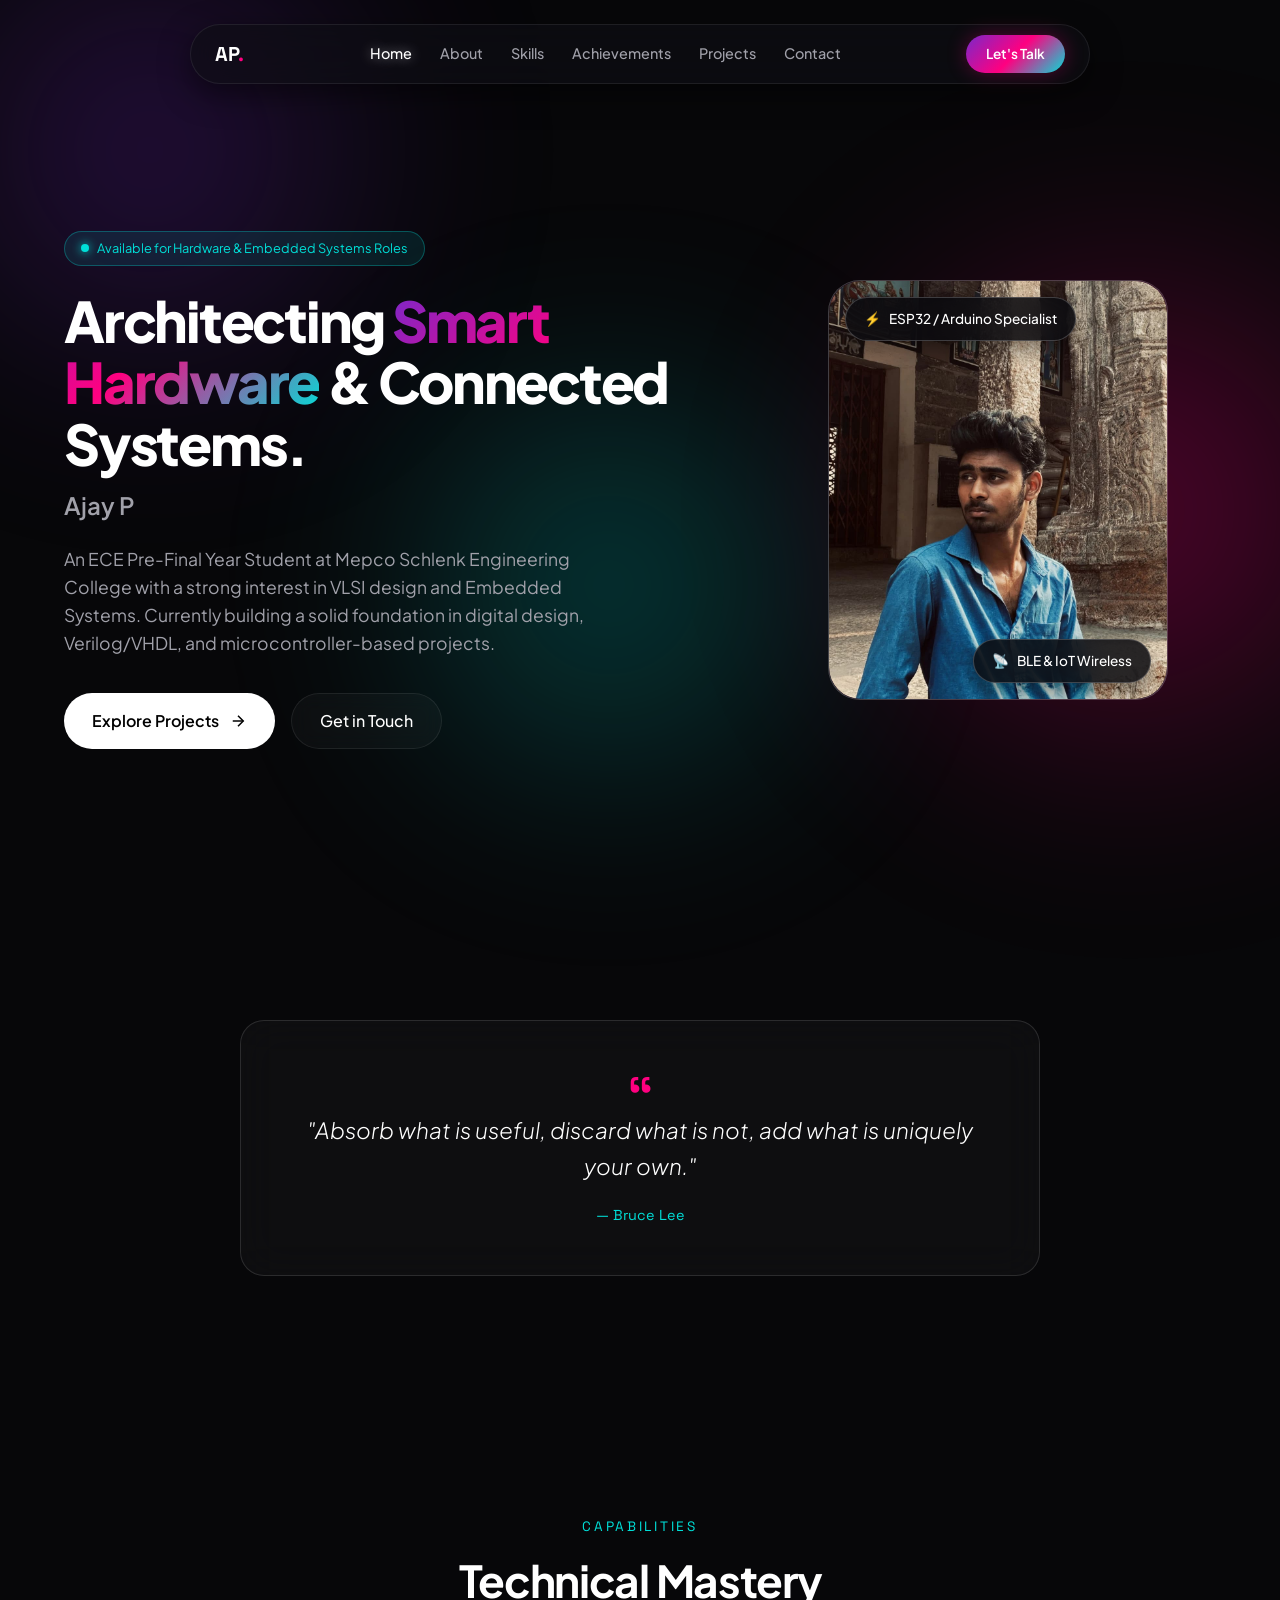
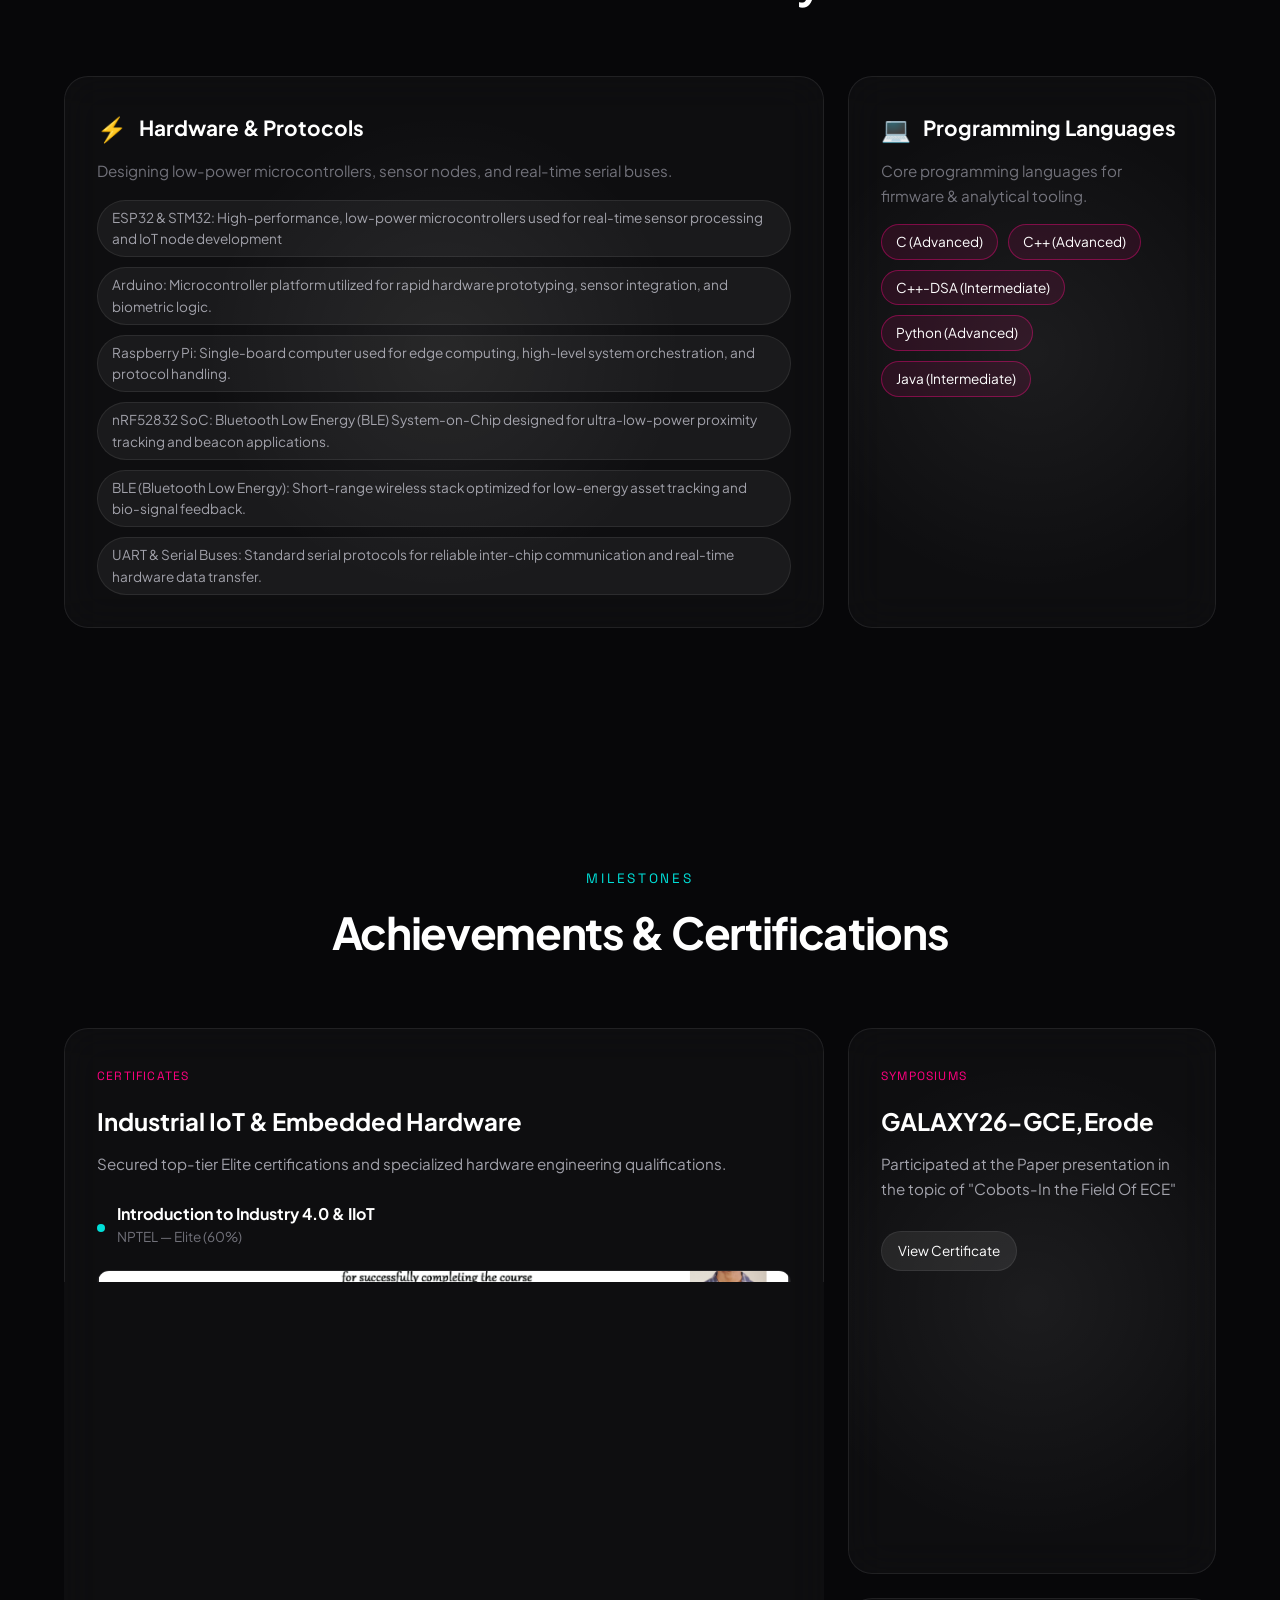
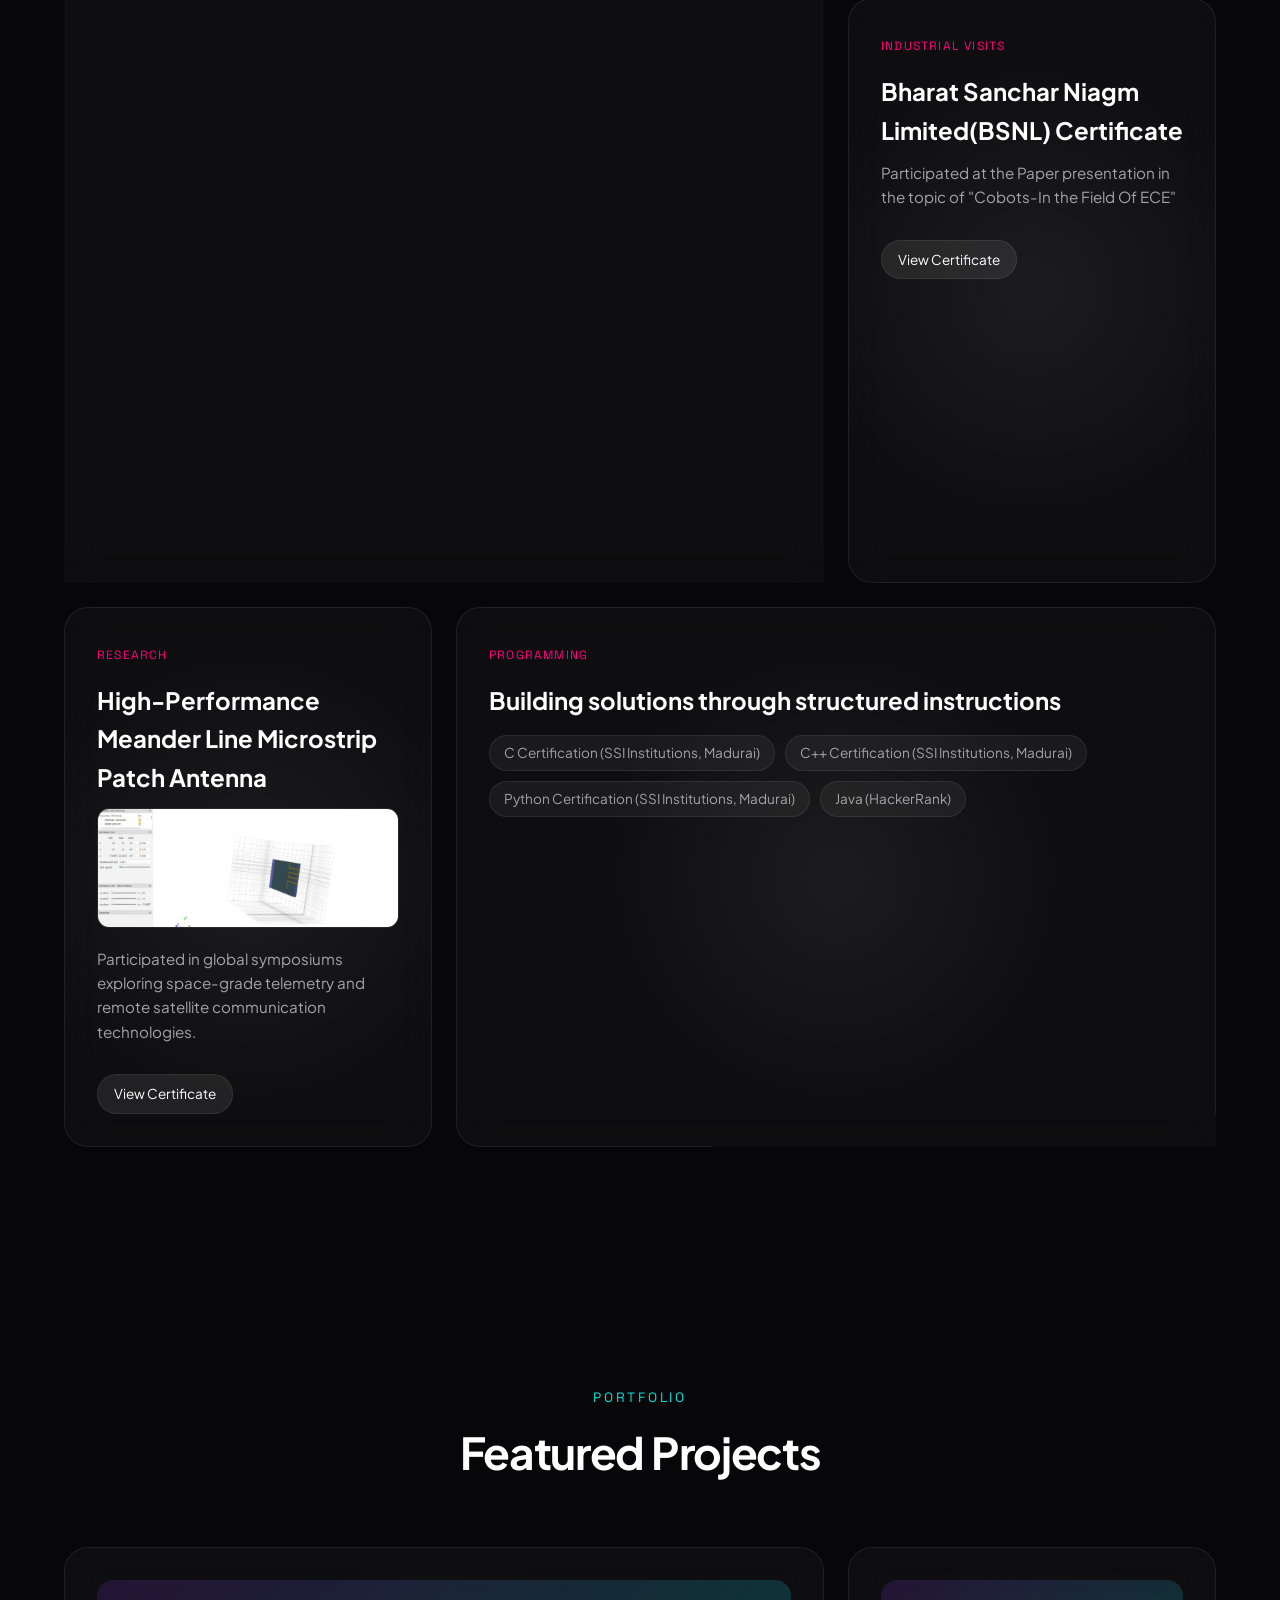
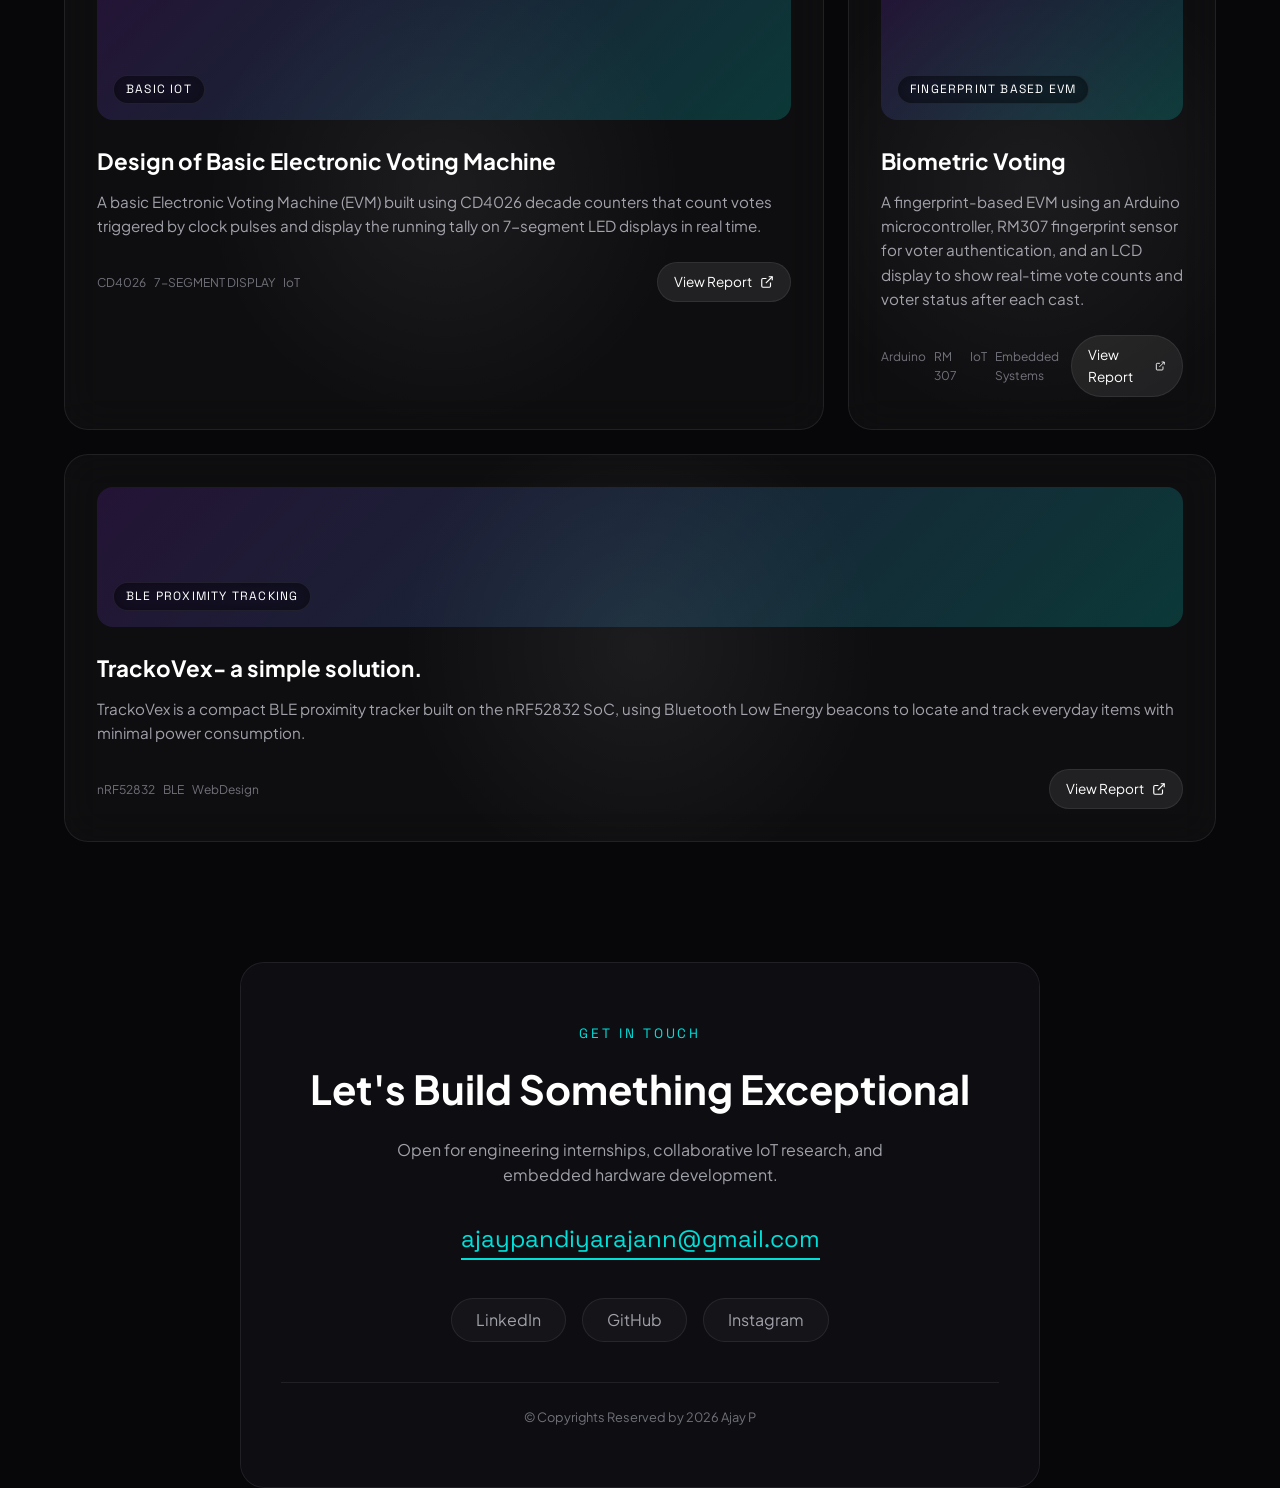
==== index (2).html @ 0f357424 "Revise achievements and add new certifications Updated the achievements and certifications section b" ====
<!DOCTYPE html>
<html lang="en">
<head>
    <meta charset="UTF-8">
    <meta name="viewport" content="width=device-width, initial-scale=1.0">
    <title>Ajay P — Embedded Systems &amp; IoT Developer</title>
    <link rel="preconnect" href="https://fonts.googleapis.com">
    <link rel="preconnect" href="https://fonts.gstatic.com" crossorigin>
    <link href="https://fonts.googleapis.com/css2?family=Plus+Jakarta+Sans:wght@300;400;500;600;700;800&family=Space+Grotesk:wght@400;500;600;700&display=swap" rel="stylesheet">
    <link rel="stylesheet" href="style.css">
</head>
<body>
    <!-- Ambient Fluid Background Orbs -->
    <div class="ambient-glow orb-1"></div>
    <div class="ambient-glow orb-2"></div>
    <div class="ambient-glow orb-3"></div>

    <!-- Floating Glass Navbar -->
    <header class="navbar-wrapper">
        <nav class="glass-nav">
            <a href="#hero" class="nav-logo">AP<span class="dot">.</span></a>
            <div class="nav-links">
                <a href="#hero" class="nav-item active">Home</a>
                <a href="#about" class="nav-item">About</a>
                <a href="#skills" class="nav-item">Skills</a>
                <a href="#certifications" class="nav-item">Achievements</a>
                <a href="#projects" class="nav-item">Projects</a>
                <a href="#contact" class="nav-item">Contact</a>
            </div>
            <a href="#contact" class="btn-glow">
                <span>Let's Talk</span>
            </a>
        </nav>
    </header>

    <main>
        <!-- Hero Section -->
        <section id="hero" class="hero-section">
            <div class="hero-container">
                <div class="hero-text">
                    <div class="badge-status">
                        <span class="pulse-dot"></span>
                        <span>Available for Hardware &amp; Embedded Systems Roles</span>
                    </div>
                    <h1 class="hero-title">
                        Architecting <span class="gradient-text">Smart Hardware</span> &amp; Connected Systems.
                    </h1>
                    <h2 class="hero-name">Ajay P</h2>
                    <p class="hero-bio">
                        An ECE Pre-Final Year Student at Mepco Schlenk Engineering College with a strong interest in VLSI design and Embedded Systems. Currently building a solid foundation in digital design, Verilog/VHDL, and microcontroller-based projects.
                    </p>
                    <div class="hero-cta-group">
                        <a href="#projects" class="btn-primary">
                            <span>Explore Projects</span>
                            <svg width="18" height="18" viewBox="0 0 24 24" fill="none" stroke="currentColor" stroke-width="2"><line x1="5" y1="12" x2="19" y2="12"></line><polyline points="12 5 19 12 12 19"></polyline></svg>
                        </a>
                        <a href="#contact" class="btn-glass">Get in Touch</a>
                    </div>
                </div>
                <div class="hero-visual">
                    <div class="glass-avatar-frame">
                        <div class="avatar-glow"></div>
                        <img src="profile.jpeg" alt="Ajay P" class="avatar-img" onerror="this.style.display='none'; this.nextElementSibling.style.display='flex';">
                        <div class="avatar-placeholder">
                            <span>AJAY P</span>
                        </div>
                        <div class="floating-tag tag-1">
                            <span class="icon">⚡</span>
                            <span>ESP32 / Arduino Specialist</span>
                        </div>
                        <div class="floating-tag tag-2">
                            <span class="icon">📡</span>
                            <span>BLE &amp; IoT Wireless</span>
                        </div>
                    </div>
                </div>
            </div>
        </section>

        <!-- About Section -->
        <section id="about" class="section reveal">
            <div class="container-narrow">
                <div class="glass-card quote-card">
                    <div class="quote-icon">“</div>
                    <blockquote class="quote-text">
                        "Absorb what is useful, discard what is not, add what is uniquely your own."
                    </blockquote>
                    <cite class="quote-author">— Bruce Lee</cite>
                </div>
            </div>
        </section>

        <!-- Skills Section -->
        <section id="skills" class="section reveal">
            <div class="container">
                <div class="section-header text-center">
                    <span class="section-subtitle">CAPABILITIES</span>
                    <h2 class="section-title">Technical Mastery</h2>
                </div>
                <div class="bento-grid skills-bento">
                    <div class="glass-card skill-box bento-span-2">
                        <div class="card-glow"></div>
                        <div class="skill-header">
                            <span class="skill-icon">⚡</span>
                            <h3>Hardware &amp; Protocols</h3>
                        </div>
                        <p class="skill-desc">Designing low-power microcontrollers, sensor nodes, and real-time serial buses.</p>
                        <div class="tags-container">
                            <span class="glass-tag">ESP32 &amp; STM32: High-performance, low-power microcontrollers used for real-time sensor processing and IoT node development</span>
                            <span class="glass-tag">Arduino: Microcontroller platform utilized for rapid hardware prototyping, sensor integration, and biometric logic.</span>
                            <span class="glass-tag">Raspberry Pi: Single-board computer used for edge computing, high-level system orchestration, and protocol handling.</span>
                            <span class="glass-tag">nRF52832 SoC: Bluetooth Low Energy (BLE) System-on-Chip designed for ultra-low-power proximity tracking and beacon applications.</span>
                            <span class="glass-tag">BLE (Bluetooth Low Energy): Short-range wireless stack optimized for low-energy asset tracking and bio-signal feedback.</span>
                            <span class="glass-tag">UART &amp; Serial Buses: Standard serial protocols for reliable inter-chip communication and real-time hardware data transfer.</span>
                        </div>
                    </div>
                    
                    <div class="glass-card skill-box">
                        <div class="card-glow"></div>
                        <div class="skill-header">
                            <span class="skill-icon">💻</span>
                            <h3>Programming Languages</h3>
                        </div>
                        <p class="skill-desc">Core programming languages for firmware &amp; analytical tooling.</p>
                        <div class="tags-container">
                            <span class="glass-tag highlight">C (Advanced)</span>
                            <span class="glass-tag highlight">C++ (Advanced)</span>
                            <span class="glass-tag highlight">C++-DSA (Intermediate)</span>
                            <span class="glass-tag highlight">Python (Advanced)</span>
                            <span class="glass-tag highlight">Java (Intermediate)</span>
                        </div>
                    </div>
                </div>
            </div>
        </section>

        <!-- Certifications & Achievements Bento Grid -->
        <section id="certifications" class="section reveal">
            <div class="container">
                <div class="section-header text-center">
                    <span class="section-subtitle">MILESTONES</span>
                    <h2 class="section-title">Achievements &amp; Certifications</h2>
                </div>

                <div class="bento-grid certs-bento">
                    <!-- Consolidated Certificates Main Card -->
                    <div class="glass-card bento-span-2 bento-row-2 bento-featured">
                        <div class="card-glow"></div>
                        <div class="badge-pill">CERTIFICATES</div>
                        <h3 class="card-heading">Industrial IoT &amp; Embedded Hardware</h3>
                        <p class="card-text">
                            Secured top-tier Elite certifications and specialized hardware engineering qualifications.
                        </p>
                        <div class="cert-list">
                            <!-- Certificate 1 -->
                            <div class="cert-item" style="flex-direction: column; align-items: flex-start;">
                                <div style="display: flex; align-items: center; gap: 12px;">
                                    <span class="cert-dot"></span>
                                    <div>
                                        <strong>Introduction to Industry 4.0 &amp; IIoT</strong>
                                        <span class="cert-meta">NPTEL — Elite (60%)</span>
                                    </div>
                                </div>
                                <a href="nptel2.png" target="_blank" style="margin-top: 10px; width: 100%;">
                                    <img src="nptel2.png" alt="NPTEL IIoT Certificate" style="width: 100%; max-height: 180px; object-fit: cover; border-radius: 12px; border: 1px solid var(--border-glass);" onerror="this.style.display='none';">
                                </a>
                            </div>

                            <!-- Certificate 2 -->
                            <div class="cert-item" style="flex-direction: column; align-items: flex-start; margin-top: 16px;">
                                <div style="display: flex; align-items: center; gap: 12px;">
                                    <span class="cert-dot"></span>
                                    <div>
                                        <strong>Introduction to Internet of Things</strong>
                                        <span class="cert-meta">NPTEL — Elite (81%)</span>
                                    </div>
                                </div>
                                <a href="nptel1.png" target="_blank" style="margin-top: 10px; width: 100%;">
                                    <img src="nptel1.png" alt="NPTEL IoT Certificate" style="width: 100%; max-height: 180px; object-fit: cover; border-radius: 12px; border: 1px solid var(--border-glass);" onerror="this.style.display='none';">
                                </a>
                            </div>

                            <!-- Added Inside Primary Card: Certificate 3 -->
                            <div class="cert-item" style="flex-direction: column; align-items: flex-start; margin-top: 16px;">
                                <div style="display: flex; align-items: center; gap: 12px;">
                                    <span class="cert-dot"></span>
                                    <div>
                                        <strong>C/C++ Certification</strong>
                                        <span class="cert-meta">Completion of C/C++ (Data Structures) Language from SSI Institutions</span>
                                    </div>
                                </div>
                                <a href="cert1.png" target="_blank" style="margin-top: 10px; width: 100%;">
                                    <img src="cert1.png" alt="C/C++ Certificate" style="width: 100%; max-height: 180px; object-fit: cover; border-radius: 12px; border: 1px solid var(--border-glass);" onerror="this.style.display='none';">
                                </a>
                            </div>

                            <!-- Added Inside Primary Card: Certificate 4 -->
                            <div class="cert-item" style="flex-direction: column; align-items: flex-start; margin-top: 16px;">
                                <div style="display: flex; align-items: center; gap: 12px;">
                                    <span class="cert-dot"></span>
                                    <div>
                                        <strong>Python Certification</strong>
                                        <span class="cert-meta">Completion of Python Language from SSI Institutions</span>
                                    </div>
                                </div>
                                <a href="cert2.png" target="_blank" style="margin-top: 10px; width: 100%;">
                                    <img src="cert2.png" alt="Python Certificate" style="width: 100%; max-height: 180px; object-fit: cover; border-radius: 12px; border: 1px solid var(--border-glass);" onerror="this.style.display='none';">
                                </a>
                            </div>
                             <!-- Added Inside Primary Card: Certificate 4 -->
                            <div class="cert-item" style="flex-direction: column; align-items: flex-start; margin-top: 16px;">
                                <div style="display: flex; align-items: center; gap: 12px;">
                                    <span class="cert-dot"></span>
                                    <div>
                                        <strong>Association Certification</strong>
                                        <span class="cert-meta">Technical Talk- Introduction to Investments.</span>
                                    </div>
                                </div>
                                <a href="cert1.png" target="_blank" style="margin-top: 10px; width: 100%;">
                                    <img src="cert1.png" alt="Association Certificate" style="width: 100%; max-height: 180px; object-fit: cover; border-radius: 12px; border: 1px solid var(--border-glass);" onerror="this.style.display='none';">
                                </a>
                            </div>
                        <!-- Added Inside Primary Card: Certificate 4 -->
                            <div class="cert-item" style="flex-direction: column; align-items: flex-start; margin-top: 16px;">
                                <div style="display: flex; align-items: center; gap: 12px;">
                                    <span class="cert-dot"></span>
                                    <div>
                                        <strong>IEEE Certification</strong>
                                        <span class="cert-meta">Certification of Completion-"IEEE English for Technical Professionals."</span>
                                    </div>
                                </div>
                                <a href="cert1.png" target="_blank" style="margin-top: 10px; width: 100%;">
                                    <img src="cert1.png" alt="IEEE Certificate" style="width: 100%; max-height: 180px; object-fit: cover; border-radius: 12px; border: 1px solid var(--border-glass);" onerror="this.style.display='none';">
                                </a>
                            </div>
                        </div>
                    </div>

                    <!-- Hackathons Card -->
                    <div class="glass-card">
                        <div class="card-glow"></div>
                        <div class="badge-pill">SYMPOSIUMS</div>
                        <h3 class="card-heading">GALAXY26-GCE,Erode</h3>
                        <a href="sih-cert.png" target="_blank">
                            <img src="sih-cert.png" alt="Galaxy Certificate" style="width: 100%; height: 120px; object-fit: cover; border-radius: 12px; margin-bottom: 12px; border: 1px solid var(--border-glass);" onerror="this.style.display='none';">
                        </a>
                        <p class="card-text">Participated at the Paper presentation in the topic of "Cobots-In the Field Of ECE"</p>
                        <a href="sih-cert.png" target="_blank" class="btn-action" style="margin-top: 10px;">View Certificate</a>
                    </div>
                      <!-- Hackathons Card -->
                    <div class="glass-card">
                        <div class="card-glow"></div>
                        <div class="badge-pill">INDUSTRIAL VISITS</div>
                        <h3 class="card-heading">Bharat Sanchar Niagm Limited(BSNL) Certificate</h3>
                        <a href="sih-cert.png" target="_blank">
                            <img src="sih-cert.png" alt="Bharat Sanchar Niagm Limited(BSNL) Certificate" style="width: 100%; height: 120px; object-fit: cover; border-radius: 12px; margin-bottom: 12px; border: 1px solid var(--border-glass);" onerror="this.style.display='none';">
                        </a>
                        <p class="card-text">Participated at the Paper presentation in the topic of "Cobots-In the Field Of ECE"</p>
                        <a href="sih-cert.png" target="_blank" class="btn-action" style="margin-top: 10px;">View Certificate</a>
                    </div>
                    <!-- Research Card -->
                    <div class="glass-card">
                        <div class="card-glow"></div>
                        <div class="badge-pill">RESEARCH</div>
                        <h3 class="card-heading">High-Performance Meander Line Microstrip Patch Antenna</h3>
                        <a href="antenna.jpeg" target="_blank">
                            <img src="antenna.jpeg" alt="Design of Meander Microstrip Patch Antenna" style="width: 100%; height: 120px; object-fit: cover; border-radius: 12px; margin-bottom: 12px; border: 1px solid var(--border-glass);" onerror="this.style.display='none';">
                        </a>
                        <p class="card-text">Participated in global symposiums exploring space-grade telemetry and remote satellite communication technologies.</p>
                        <a href="space-cert.png" target="_blank" class="btn-action" style="margin-top: 10px;">View Certificate</a>
                    </div>

                    <!-- Programming Card -->
                    <div class="glass-card bento-span-2">
                        <div class="card-glow"></div>
                        <div class="badge-pill">PROGRAMMING</div>
                        <h3 class="card-heading">Building solutions through structured instructions</h3>
                        <a href="programming-cert.png" target="_blank">
                            <img src="programming-cert.png" alt="Programming Certificate" style="width: 100%; height: 140px; object-fit: cover; border-radius: 12px; margin-bottom: 16px; border: 1px solid var(--border-glass);" onerror="this.style.display='none';">
                        </a>
                        <div class="tags-container">
                            <span class="glass-tag">C Certification (SSI Institutions, Madurai)</span>
                            <span class="glass-tag">C++ Certification (SSI Institutions, Madurai)</span>
                            <span class="glass-tag">Python Certification (SSI Institutions, Madurai)</span>
                            <span class="glass-tag">Java (HackerRank)</span>
                        </div>
                    </div>
                </div>
            </div>
        </section>

        <!-- Projects Asymmetric Grid Section -->
        <section id="projects" class="section reveal">
            <div class="container">
                <div class="section-header text-center">
                    <span class="section-subtitle">PORTFOLIO</span>
                    <h2 class="section-title">Featured Projects</h2>
                </div>

                <div class="bento-grid projects-bento">
                    <!-- Project 1 -->
                    <div class="glass-card project-card bento-span-2">
                        <div class="card-glow"></div>
                        <div class="project-preview">
                            <div class="preview-overlay"></div>
                            <span class="project-category">Basic IoT</span>
                        </div>
                        <div class="project-content">
                            <h3 class="project-title">Design of Basic Electronic Voting Machine</h3>
                            <p class="project-desc">
                                A basic Electronic Voting Machine (EVM) built using CD4026 decade counters that count votes triggered by clock pulses and display the running tally on 7-segment LED displays in real time.
                            </p>
                            <div class="project-footer">
                                <div class="project-tags">
                                    <span>CD4026</span>
                                    <span>7-SEGMENT DISPLAY</span>
                                    <span>IoT</span>
                                </div>
                                <a href="Design of Electronic Voting Machine.pdf" target="_blank" class="btn-action">
                                    <span>View Report</span>
                                    <svg width="14" height="14" viewBox="0 0 24 24" fill="none" stroke="currentColor" stroke-width="2"><path d="M18 13v6a2 2 0 0 1-2 2H5a2 2 0 0 1-2-2V8a2 2 0 0 1 2-2h6"></path><polyline points="15 3 21 3 21 9"></polyline><line x1="10" y1="14" x2="21" y2="3"></line></svg>
                                </a>
                            </div>
                        </div>
                    </div>

                    <!-- Project 2 -->
                    <div class="glass-card project-card">
                        <div class="card-glow"></div>
                        <div class="project-preview">
                            <div class="preview-overlay"></div>
                            <span class="project-category">Fingerprint Based EVM</span>
                        </div>
                        <div class="project-content">
                            <h3 class="project-title">Biometric Voting</h3>
                            <p class="project-desc">
                                A fingerprint-based EVM using an Arduino microcontroller, RM307 fingerprint sensor for voter authentication, and an LCD display to show real-time vote counts and voter status after each cast.
                            </p>
                            <div class="project-footer">
                                <div class="project-tags">
                                    <span>Arduino</span>
                                    <span>RM 307</span>
                                    <span>IoT</span>
                                    <span>Embedded Systems</span>
                                </div>
                                <a href="Fingerprint based Electronic Voting Machine.pdf" target="_blank" class="btn-action">
                                    <span>View Report</span>
                                    <svg width="14" height="14" viewBox="0 0 24 24" fill="none" stroke="currentColor" stroke-width="2"><path d="M18 13v6a2 2 0 0 1-2 2H5a2 2 0 0 1-2-2V8a2 2 0 0 1 2-2h6"></path><polyline points="15 3 21 3 21 9"></polyline><line x1="10" y1="14" x2="21" y2="3"></line></svg>
                                </a>
                            </div>
                        </div>
                    </div>

                    <!-- Project 3 -->
                    <div class="glass-card project-card bento-span-3">
                        <div class="card-glow"></div>
                        <div class="project-preview horizontal">
                            <div class="preview-overlay"></div>
                            <span class="project-category">BLE Proximity Tracking</span>
                        </div>
                        <div class="project-content">
                            <h3 class="project-title">TrackoVex- a simple solution.</h3>
                            <p class="project-desc">
                                TrackoVex is a compact BLE proximity tracker built on the nRF52832 SoC, using Bluetooth Low Energy beacons to locate and track everyday items with minimal power consumption.
                            </p>
                            <div class="project-footer">
                                <div class="project-tags">
                                    <span>nRF52832</span>
                                    <span>BLE</span>
                                    <span>WebDesign</span>
                                </div>
                                <a href="TrackoVex Report.pdf" target="_blank" class="btn-action">
                                    <span>View Report</span>
                                    <svg width="14" height="14" viewBox="0 0 24 24" fill="none" stroke="currentColor" stroke-width="2"><path d="M18 13v6a2 2 0 0 1-2 2H5a2 2 0 0 1-2-2V8a2 2 0 0 1 2-2h6"></path><polyline points="15 3 21 3 21 9"></polyline><line x1="10" y1="14" x2="21" y2="3"></line></svg>
                                </a>
                            </div>
                        </div>
                    </div>
                </div>
            </div>
        </section>

        <!-- Footer / Contact Section -->
        <footer id="contact" class="footer-section">
            <div class="container-narrow text-center">
                <div class="glass-card footer-card">
                    <span class="section-subtitle">GET IN TOUCH</span>
                    <h2 class="footer-title">Let's Build Something Exceptional</h2>
                    <p class="footer-desc">
                        Open for engineering internships, collaborative IoT research, and embedded hardware development.
                    </p>
                    <a href="mailto:ajaypandiyarajann@gmail.com" class="email-link">ajaypandiyarajann@gmail.com</a>

                    <div class="social-grid">
                        <a href="https://www.linkedin.com/in/ajay-pandiarajan-329163377/" target="_blank" class="social-pill">LinkedIn</a>
                        <a href="https://github.com/ajay-pandiarajan" target="_blank" class="social-pill">GitHub</a>
                        <a href="https://instagram.com/ajay.pandiarajan" target="_blank" class="social-pill">Instagram</a>
                    </div>

                    <div class="footer-bottom">
                        <p>&copy; Copyrights Reserved by 2026 Ajay P</p>
                    </div>
                </div>
            </div>
        </footer>
    </main>

    <script src="script.js"></script>
</body>
</html>
---- style.css ----
/* ==========================================================================
   DARK LIQUID GLASS DESIGN SYSTEM (Inspired by modern Awwwards glass UI)
   ========================================================================== */

:root {
  --bg-dark: #070709;
  --bg-card: rgba(255, 255, 255, 0.03);
  --bg-card-hover: rgba(255, 255, 255, 0.06);
  --border-glass: rgba(255, 255, 255, 0.08);
  --border-glass-bright: rgba(255, 255, 255, 0.2);

  --text-primary: #ffffff;
  --text-secondary: #a1a1aa;
  --text-muted: #71717a;

  --accent-purple: #7928CA;
  --accent-pink: #FF0080;
  --accent-cyan: #00DFD8;
  --accent-blue: #0070F3;
  --accent-gradient: linear-gradient(135deg, #7928CA 0%, #FF0080 50%, #00DFD8 100%);
  --accent-glow: rgba(121, 40, 202, 0.35);

  --font-main: 'Plus Jakarta Sans', -apple-system, sans-serif;
  --font-mono: 'Space Grotesk', monospace;

  --max-width: 1200px;
  --max-width-narrow: 800px;
  --transition-smooth: all 0.4s cubic-bezier(0.16, 1, 0.3, 1);
}

*, *::before, *::after {
  box-sizing: border-box;
  margin: 0;
  padding: 0;
}

html {
  scroll-behavior: smooth;
  background-color: var(--bg-dark);
  color: var(--text-primary);
  font-family: var(--font-main);
  overflow-x: hidden;
}

body {
  min-height: 100vh;
  line-height: 1.6;
  -webkit-font-smoothing: antialiased;
  position: relative;
}

/* Background Ambient Orbs */
.ambient-glow {
  position: fixed;
  border-radius: 50%;
  filter: blur(120px);
  z-index: -1;
  pointer-events: none;
  opacity: 0.45;
  animation: floatOrb 18s ease-in-out infinite alternate;
}

.orb-1 {
  width: 500px;
  height: 500px;
  background: radial-gradient(circle, var(--accent-purple), transparent 70%);
  top: -100px;
  left: -100px;
}

.orb-2 {
  width: 600px;
  height: 600px;
  background: radial-gradient(circle, var(--accent-pink), transparent 70%);
  bottom: 10%;
  right: -150px;
  animation-delay: -5s;
}

.orb-3 {
  width: 450px;
  height: 450px;
  background: radial-gradient(circle, var(--accent-cyan), transparent 70%);
  top: 40%;
  left: 30%;
  animation-delay: -10s;
}

@keyframes floatOrb {
  0% { transform: translate(0, 0) scale(1); }
  50% { transform: translate(40px, 60px) scale(1.1); }
  100% { transform: translate(-30px, -40px) scale(0.95); }
}

/* Layout Containers */
.container {
  width: 90%;
  max-width: var(--max-width);
  margin: 0 auto;
}

.container-narrow {
  width: 90%;
  max-width: var(--max-width-narrow);
  margin: 0 auto;
}

.section {
  padding: 120px 0;
  position: relative;
}

.section-header {
  margin-bottom: 60px;
}

.section-subtitle {
  font-family: var(--font-mono);
  font-size: 0.85rem;
  letter-spacing: 0.2em;
  color: var(--accent-cyan);
  text-transform: uppercase;
  display: block;
  margin-bottom: 8px;
}

.section-title {
  font-size: 2.75rem;
  font-weight: 700;
  letter-spacing: -0.03em;
}

.text-center { text-align: center; }

/* Gradient Typography */
.gradient-text {
  background: var(--accent-gradient);
  -webkit-background-clip: text;
  -webkit-text-fill-color: transparent;
}

/* Glassmorphism Card System */
.glass-card {
  background: var(--bg-card);
  backdrop-filter: blur(20px);
  -webkit-backdrop-filter: blur(20px);
  border: 1px solid var(--border-glass);
  border-radius: 24px;
  padding: 32px;
  position: relative;
  overflow: hidden;
  transition: var(--transition-smooth);
}

.glass-card:hover {
  background: var(--bg-card-hover);
  border-color: var(--border-glass-bright);
  transform: translateY(-4px);
  box-shadow: 0 20px 40px rgba(0, 0, 0, 0.4), 0 0 30px var(--accent-glow);
}

.card-glow {
  position: absolute;
  top: 0;
  left: 0;
  width: 100%;
  height: 100%;
  background: radial-gradient(600px circle at var(--mouse-x, 50%) var(--mouse-y, 50%), rgba(255,255,255,0.06), transparent 40%);
  pointer-events: none;
}

/* Floating Navbar */
.navbar-wrapper {
  position: fixed;
  top: 24px;
  left: 0;
  width: 100%;
  z-index: 1000;
  display: flex;
  justify-content: center;
  padding: 0 20px;
}

.glass-nav {
  display: flex;
  align-items: center;
  justify-content: space-between;
  width: 100%;
  max-width: 900px;
  padding: 10px 24px;
  background: rgba(15, 15, 20, 0.65);
  backdrop-filter: blur(24px);
  -webkit-backdrop-filter: blur(24px);
  border: 1px solid var(--border-glass);
  border-radius: 100px;
  box-shadow: 0 10px 30px rgba(0, 0, 0, 0.5);
}

.nav-logo {
  font-family: var(--font-mono);
  font-size: 1.25rem;
  font-weight: 700;
  color: #fff;
  text-decoration: none;
}

.nav-logo .dot { color: var(--accent-pink); }

.nav-links {
  display: flex;
  gap: 28px;
}

.nav-item {
  color: var(--text-secondary);
  text-decoration: none;
  font-size: 0.9rem;
  font-weight: 500;
  transition: var(--transition-smooth);
}

.nav-item:hover, .nav-item.active {
  color: var(--text-primary);
  text-shadow: 0 0 12px rgba(255,255,255,0.5);
}

/* Buttons */
.btn-glow {
  background: var(--accent-gradient);
  padding: 8px 20px;
  border-radius: 100px;
  text-decoration: none;
  color: #fff;
  font-size: 0.85rem;
  font-weight: 600;
  transition: var(--transition-smooth);
  box-shadow: 0 0 20px rgba(255, 0, 128, 0.3);
}

.btn-glow:hover {
  transform: scale(1.05);
  box-shadow: 0 0 30px rgba(255, 0, 128, 0.6);
}

.btn-primary {
  display: inline-flex;
  align-items: center;
  gap: 10px;
  background: #ffffff;
  color: #000;
  padding: 14px 28px;
  border-radius: 100px;
  font-weight: 600;
  text-decoration: none;
  transition: var(--transition-smooth);
}

.btn-primary:hover {
  transform: translateY(-2px);
  box-shadow: 0 10px 25px rgba(255, 255, 255, 0.25);
}

.btn-glass {
  display: inline-flex;
  align-items: center;
  background: var(--bg-card);
  border: 1px solid var(--border-glass);
  color: #fff;
  padding: 14px 28px;
  border-radius: 100px;
  font-weight: 500;
  text-decoration: none;
  backdrop-filter: blur(10px);
  transition: var(--transition-smooth);
}

.btn-glass:hover {
  border-color: var(--text-primary);
  background: rgba(255, 255, 255, 0.1);
}

/* Hero Section */
.hero-section {
  min-height: 100vh;
  display: flex;
  align-items: center;
  padding: 160px 0 80px;
}

.hero-container {
  display: grid;
  grid-template-columns: 1.2fr 0.8fr;
  gap: 60px;
  align-items: center;
  width: 90%;
  max-width: var(--max-width);
  margin: 0 auto;
}

.badge-status {
  display: inline-flex;
  align-items: center;
  gap: 8px;
  background: rgba(0, 223, 216, 0.1);
  border: 1px solid rgba(0, 223, 216, 0.3);
  padding: 6px 16px;
  border-radius: 100px;
  font-size: 0.8rem;
  color: var(--accent-cyan);
  margin-bottom: 24px;
}

.pulse-dot {
  width: 8px;
  height: 8px;
  background-color: var(--accent-cyan);
  border-radius: 50%;
  box-shadow: 0 0 10px var(--accent-cyan);
  animation: pulse 2s infinite;
}

@keyframes pulse {
  0% { transform: scale(0.95); box-shadow: 0 0 0 0 rgba(0, 223, 216, 0.7); }
  70% { transform: scale(1); box-shadow: 0 0 0 10px rgba(0, 223, 216, 0); }
  100% { transform: scale(0.95); box-shadow: 0 0 0 0 rgba(0, 223, 216, 0); }
}

.hero-title {
  font-size: 3.5rem;
  line-height: 1.1;
  font-weight: 800;
  margin-bottom: 12px;
  letter-spacing: -0.04em;
}

.hero-name {
  font-size: 1.5rem;
  font-weight: 600;
  color: var(--text-secondary);
  margin-bottom: 20px;
}

.hero-bio {
  font-size: 1.1rem;
  color: var(--text-secondary);
  max-width: 540px;
  margin-bottom: 36px;
}

.hero-cta-group {
  display: flex;
  gap: 16px;
}

.hero-visual {
  display: flex;
  justify-content: center;
  position: relative;
}

/* UPDATED GLASS AVATAR FRAME: Forces clipping and prevents overflowing */
.glass-avatar-frame {
  position: relative;
  width: 340px;
  height: 420px;
  background: var(--bg-card);
  backdrop-filter: blur(20px);
  -webkit-backdrop-filter: blur(20px);
  border: 1px solid var(--border-glass-bright);
  border-radius: 32px;
  overflow: hidden; /* Clips the image inside the card boundaries */
}

.avatar-glow {
  position: absolute;
  width: 100%;
  height: 100%;
  background: var(--accent-gradient);
  filter: blur(50px);
  opacity: 0.3;
  z-index: -1;
}

/* UPDATED AVATAR IMAGE: Fills parent container completely with smooth proportions */
.avatar-img {
  width: 100%;
  height: 100%;
  object-fit: cover; /* Prevents stretching and scales photo proportionally */
  object-position: center;
  border-radius: inherit;
  display: block;
}

.avatar-placeholder {
  width: 100%;
  height: 100%;
  display: flex;
  align-items: center;
  justify-content: center;
  font-size: 4rem;
  font-weight: 800;
  color: rgba(255,255,255,0.2);
  background: rgba(255,255,255,0.02);
  border-radius: 32px;
}

/* UPDATED FLOATING TAGS: Keeps pills on top of the image container */
.floating-tag {
  position: absolute;
  background: rgba(10, 10, 15, 0.85);
  backdrop-filter: blur(16px);
  -webkit-backdrop-filter: blur(16px);
  border: 1px solid var(--border-glass-bright);
  padding: 10px 18px;
  border-radius: 100px;
  display: flex;
  align-items: center;
  gap: 8px;
  font-size: 0.85rem;
  font-weight: 500;
  box-shadow: 0 10px 20px rgba(0,0,0,0.4);
  z-index: 10; /* Ensures tags render over the image frame */
}

.tag-1 { top: 16px; left: 16px; }
.tag-2 { bottom: 16px; right: 16px; }

/* Quote Card */
.quote-card {
  text-align: center;
  padding: 48px;
  border-color: rgba(255, 255, 255, 0.12);
}

.quote-icon {
  font-family: var(--font-mono);
  font-size: 4rem;
  color: var(--accent-pink);
  line-height: 1;
  margin-bottom: -20px;
}

.quote-text {
  font-size: 1.4rem;
  font-style: italic;
  font-weight: 300;
  margin-bottom: 16px;
  color: var(--text-primary);
}

.quote-author {
  font-family: var(--font-mono);
  font-size: 0.9rem;
  color: var(--accent-cyan);
  font-style: normal;
}

/* Bento Grid Architecture */
.bento-grid {
  display: grid;
  grid-template-columns: repeat(3, 1fr);
  gap: 24px;
}

.bento-span-2 { grid-column: span 2; }
.bento-span-3 { grid-column: span 3; }
.bento-row-2 { grid-row: span 2; }

.glass-tag {
  display: inline-block;
  background: rgba(255, 255, 255, 0.05);
  border: 1px solid var(--border-glass);
  padding: 6px 14px;
  border-radius: 100px;
  font-size: 0.85rem;
  color: var(--text-secondary);
  transition: var(--transition-smooth);
}

.glass-tag:hover {
  background: rgba(255, 255, 255, 0.15);
  border-color: rgba(255, 255, 255, 0.3);
  color: #fff;
}

.glass-tag.highlight {
  border-color: rgba(255, 0, 128, 0.4);
  color: #fff;
  background: rgba(255, 0, 128, 0.1);
}

.tags-container {
  display: flex;
  flex-wrap: wrap;
  gap: 10px;
  margin-top: 16px;
}

/* Skills Cards */
.skill-header {
  display: flex;
  align-items: center;
  gap: 12px;
  margin-bottom: 12px;
}

.skill-header h3 { font-size: 1.3rem; }
.skill-icon { font-size: 1.5rem; }
.skill-desc { color: var(--text-muted); font-size: 0.95rem; }

/* Certification Bento Cards */
.badge-pill {
  display: inline-block;
  font-family: var(--font-mono);
  font-size: 0.75rem;
  letter-spacing: 0.1em;
  color: var(--accent-pink);
  margin-bottom: 16px;
}

.card-heading {
  font-size: 1.5rem;
  margin-bottom: 12px;
}

.card-text {
  color: var(--text-secondary);
  font-size: 0.95rem;
  margin-bottom: 20px;
}

.cert-list {
  display: flex;
  flex-direction: column;
  gap: 16px;
  margin-top: 24px;
}

.cert-item {
  display: flex;
  align-items: flex-start;
  gap: 12px;
}

.cert-dot {
  width: 8px;
  height: 8px;
  background: var(--accent-cyan);
  border-radius: 50%;
  margin-top: 8px;
}

.cert-meta {
  display: block;
  font-size: 0.85rem;
  color: var(--text-muted);
}

/* Projects Section */
.project-preview {
  height: 140px;
  background: linear-gradient(135deg, rgba(121, 40, 202, 0.2), rgba(0, 223, 216, 0.2));
  border-radius: 16px;
  margin-bottom: 24px;
  position: relative;
  overflow: hidden;
  display: flex;
  align-items: flex-end;
  padding: 16px;
}

.project-category {
  font-family: var(--font-mono);
  font-size: 0.75rem;
  text-transform: uppercase;
  letter-spacing: 0.1em;
  background: rgba(0, 0, 0, 0.6);
  backdrop-filter: blur(10px);
  padding: 4px 12px;
  border-radius: 100px;
  border: 1px solid var(--border-glass);
}

.project-title {
  font-size: 1.4rem;
  margin-bottom: 10px;
}

.project-desc {
  color: var(--text-secondary);
  font-size: 0.95rem;
  margin-bottom: 24px;
}

.project-footer {
  display: flex;
  justify-content: space-between;
  align-items: center;
  margin-top: auto;
}

.project-tags {
  display: flex;
  gap: 8px;
}

.project-tags span {
  font-size: 0.75rem;
  color: var(--text-muted);
}

.btn-action {
  display: inline-flex;
  align-items: center;
  gap: 8px;
  background: rgba(255, 255, 255, 0.08);
  border: 1px solid var(--border-glass);
  color: #fff;
  padding: 8px 16px;
  border-radius: 100px;
  font-size: 0.85rem;
  text-decoration: none;
  transition: var(--transition-smooth);
}

.btn-action:hover {
  background: #ffffff;
  color: #000;
}

/* Footer Section */
.footer-card {
  padding: 60px 40px;
  background: rgba(20, 20, 28, 0.5);
}

.footer-title {
  font-size: 2.5rem;
  margin: 12px 0 16px;
}

.footer-desc {
  color: var(--text-secondary);
  max-width: 500px;
  margin: 0 auto 32px;
}

.email-link {
  font-family: var(--font-mono);
  font-size: 1.5rem;
  color: var(--accent-cyan);
  text-decoration: none;
  border-bottom: 2px solid var(--accent-cyan);
  padding-bottom: 4px;
  transition: var(--transition-smooth);
}

.email-link:hover {
  color: #fff;
  border-color: #fff;
}

.social-grid {
  display: flex;
  justify-content: center;
  gap: 16px;
  margin: 40px 0;
}

.social-pill {
  padding: 8px 24px;
  border-radius: 100px;
  background: var(--bg-card);
  border: 1px solid var(--border-glass);
  color: var(--text-secondary);
  text-decoration: none;
  transition: var(--transition-smooth);
}

.social-pill:hover {
  color: #fff;
  border-color: var(--border-glass-bright);
  transform: translateY(-2px);
}

.footer-bottom {
  margin-top: 40px;
  padding-top: 24px;
  border-top: 1px solid var(--border-glass);
  font-size: 0.8rem;
  color: var(--text-muted);
}

/* Scroll Animations */
.reveal {
  opacity: 0;
  transform: translateY(40px);
  transition: opacity 0.8s cubic-bezier(0.16, 1, 0.3, 1), transform 0.8s cubic-bezier(0.16, 1, 0.3, 1);
}

.reveal.active {
  opacity: 1;
  transform: translateY(0);
}

/* Responsive Media Queries */
@media (max-width: 992px) {
  .hero-container {
    grid-template-columns: 1fr;
    text-align: center;
  }
  
  .hero-bio { margin: 0 auto 36px; }
  .hero-cta-group { justify-content: center; }

  .bento-grid {
    grid-template-columns: repeat(2, 1fr);
  }

  .bento-span-2, .bento-span-3 {
    grid-column: span 2;
  }
}

@media (max-width: 768px) {
  .nav-links { display: none; }
  .hero-title { font-size: 2.5rem; }
  
  .bento-grid {
    grid-template-columns: 1fr;
  }

  .bento-span-2, .bento-span-3, .bento-row-2 {
    grid-column: span 1;
    grid-row: span 1;
  }

  .floating-tag { display: none; }
}
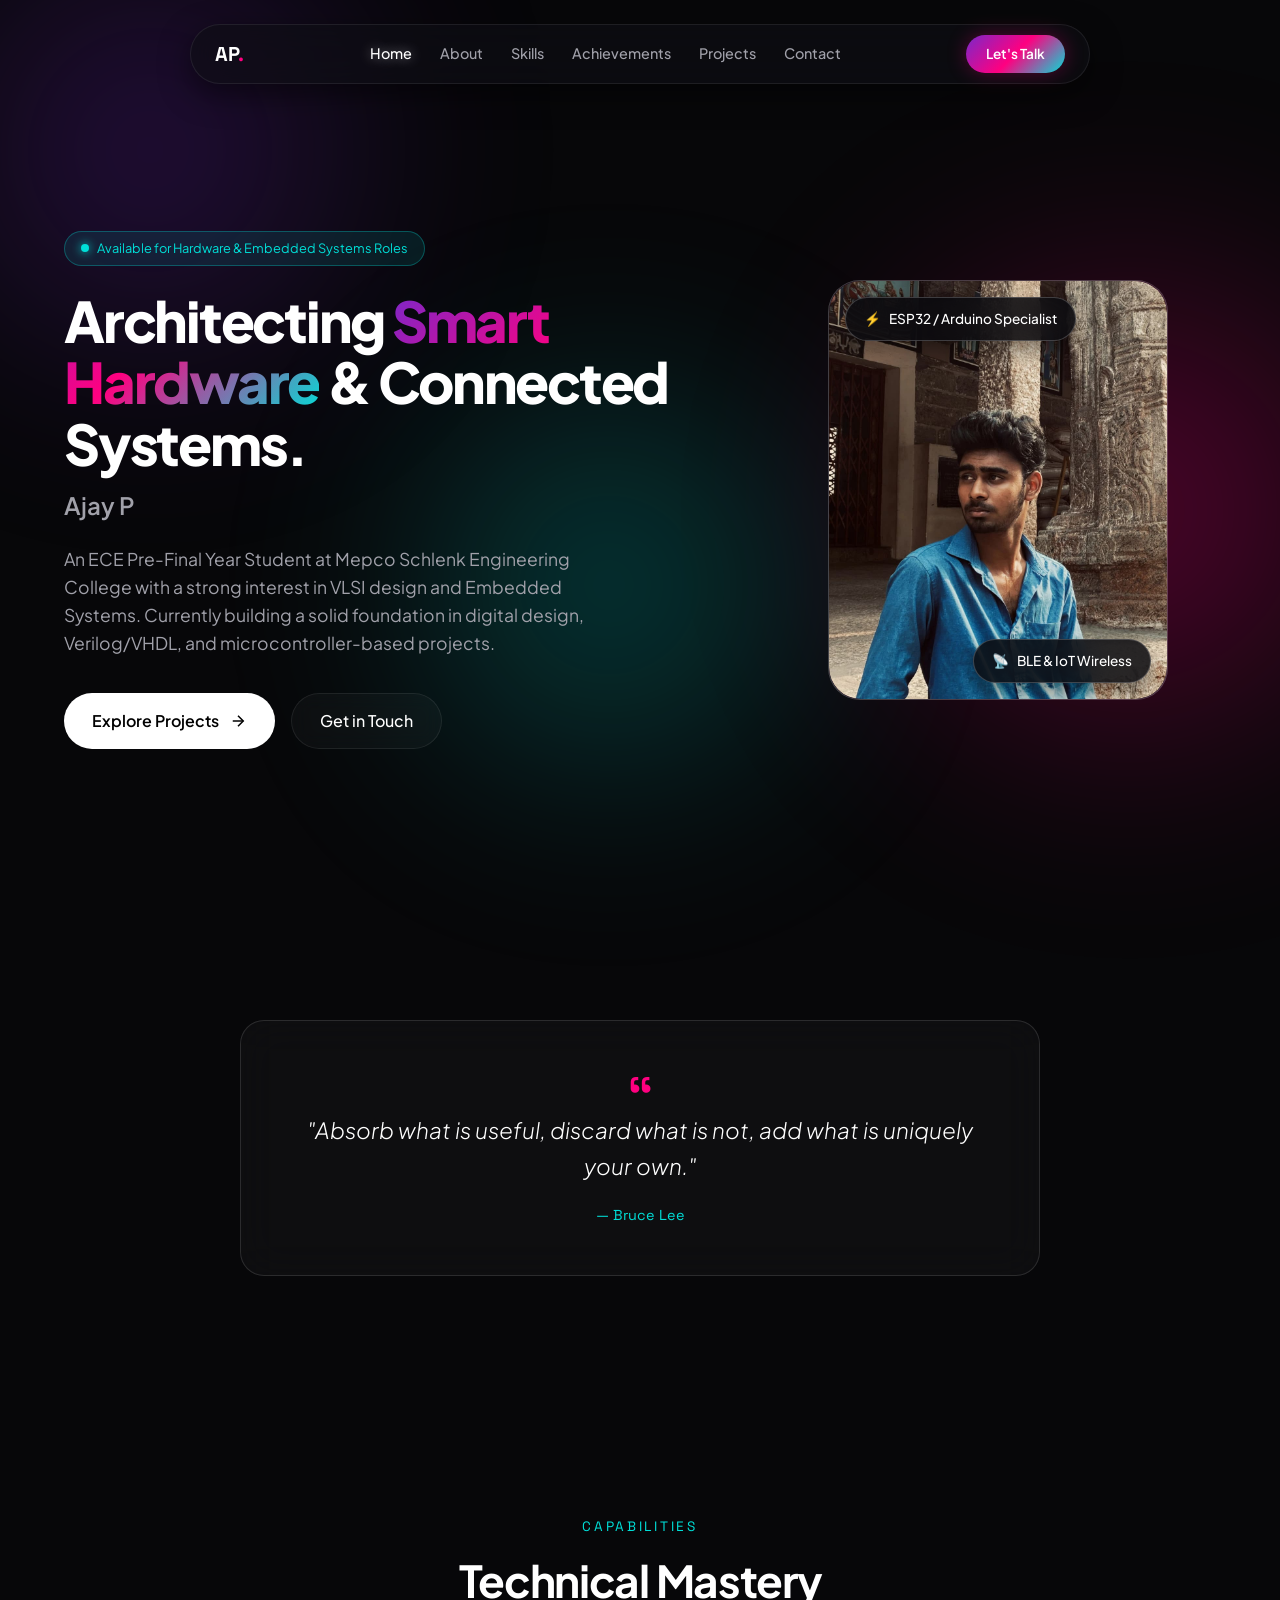
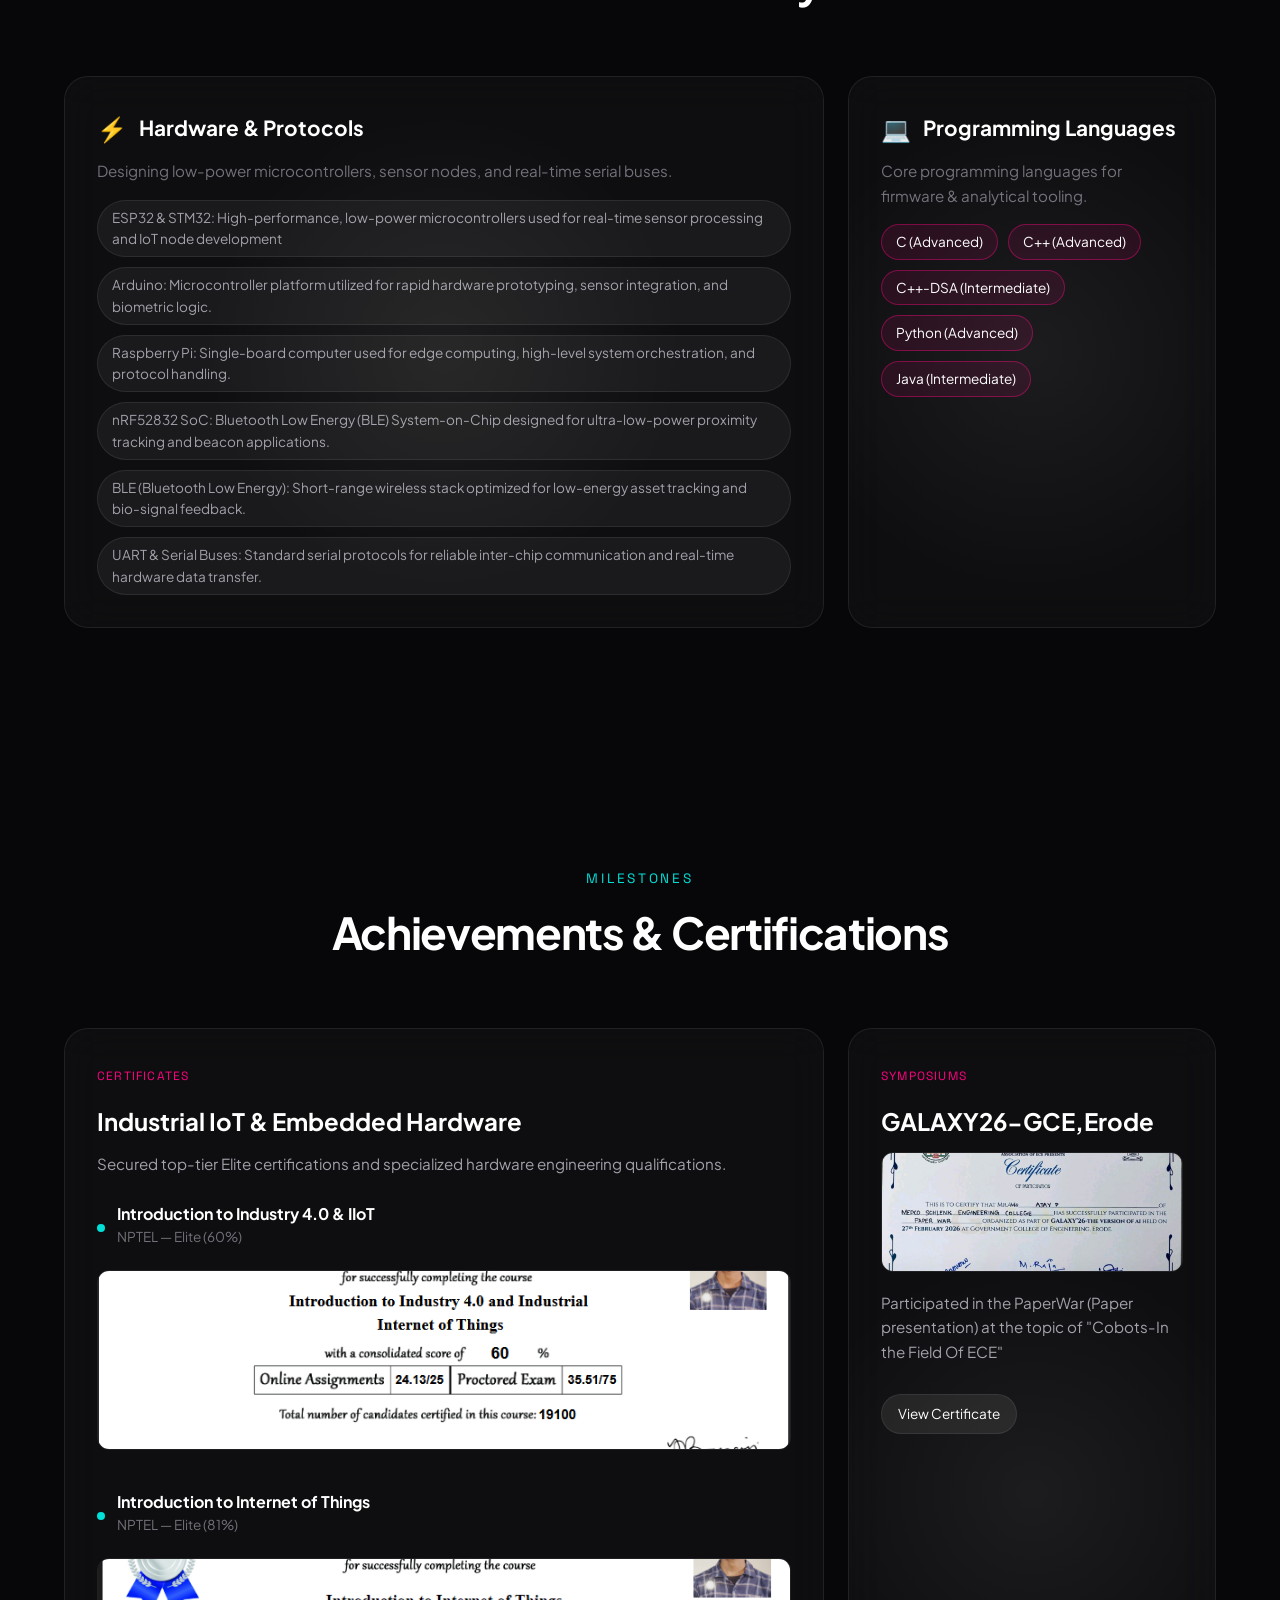
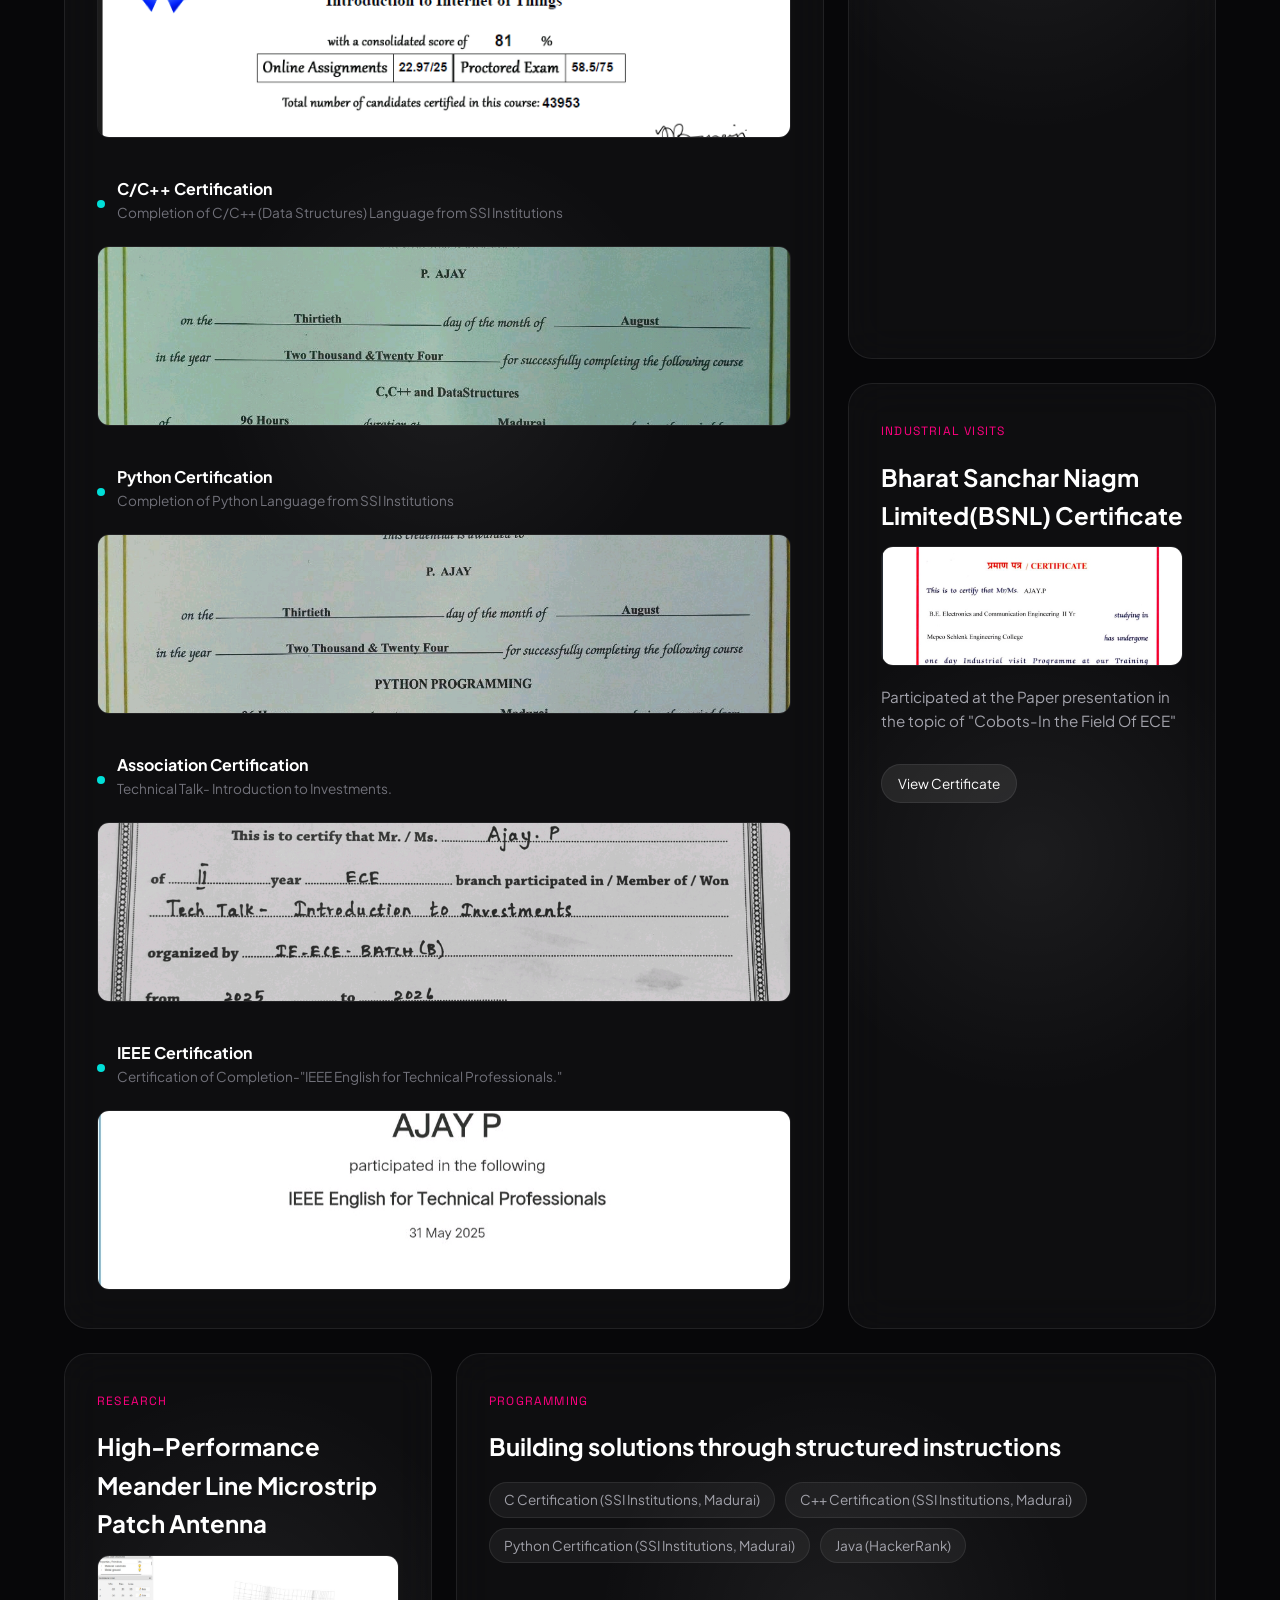
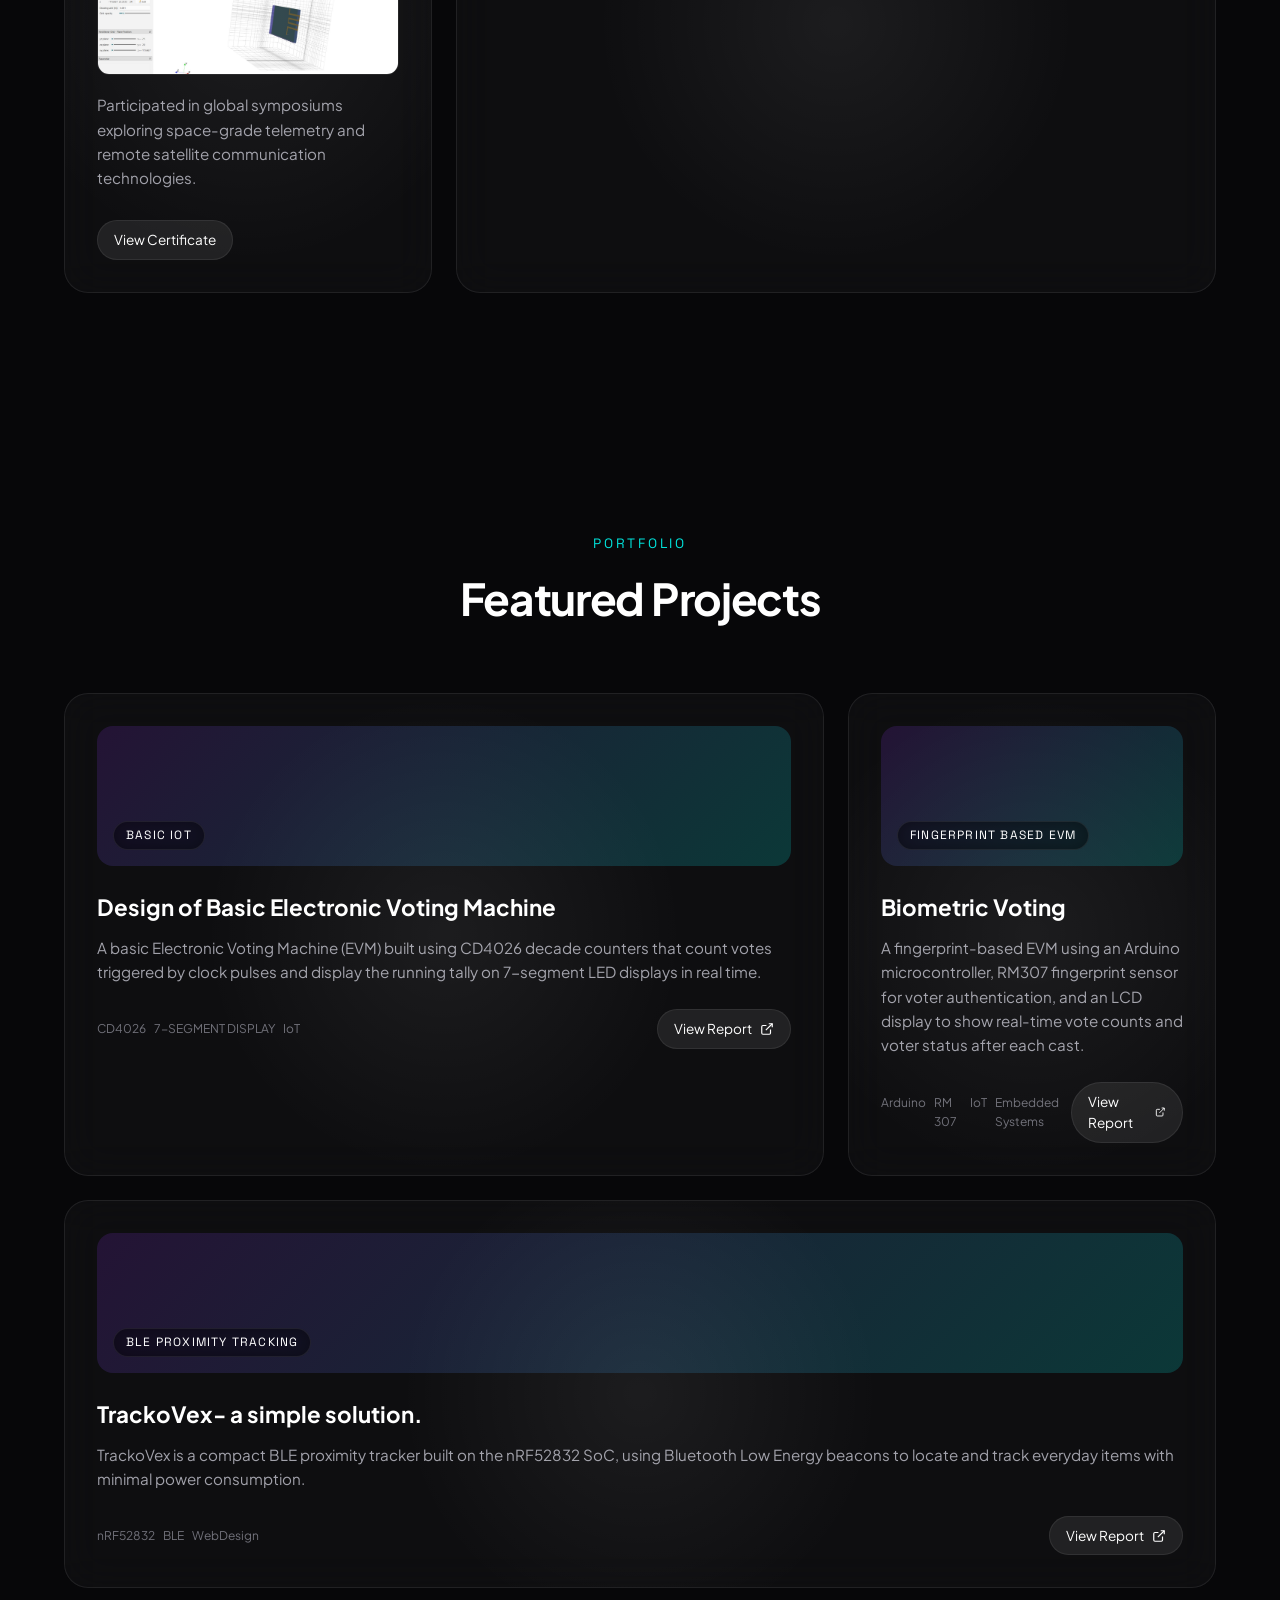
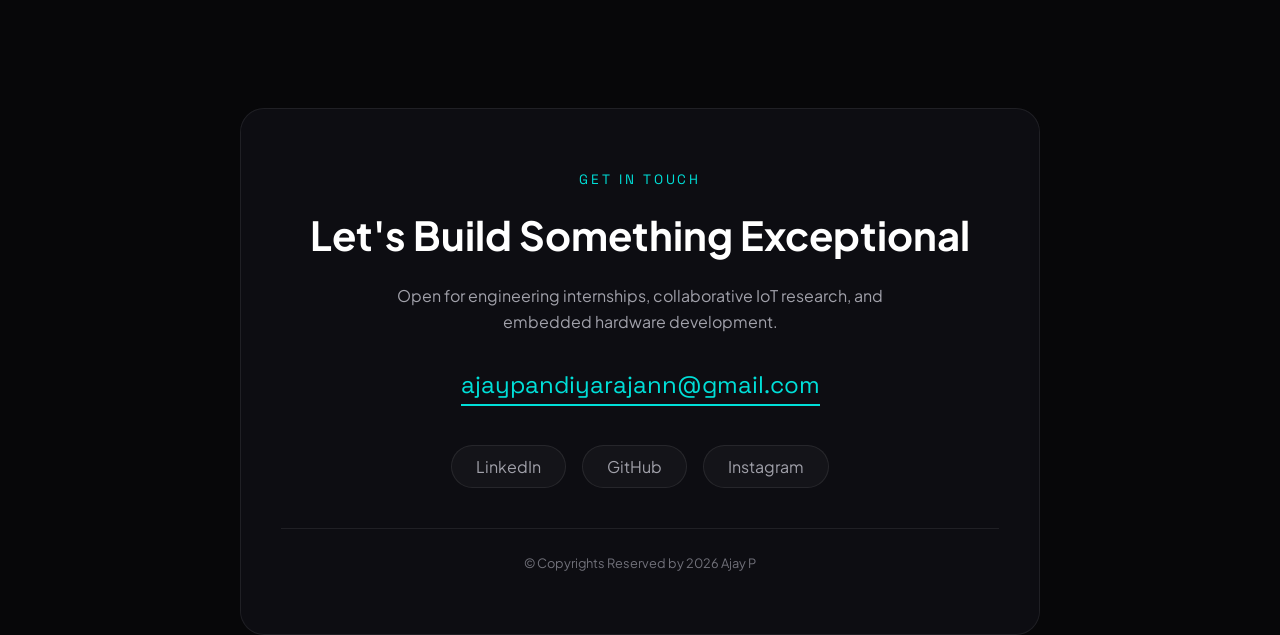
==== commit 27b4b78c: "Update index (2).html" ====
--- a/index (2).html
+++ b/index (2).html
@@ -189,8 +189,8 @@
                                         <span class="cert-meta">Completion of C/C++ (Data Structures) Language from SSI Institutions</span>
                                     </div>
                                 </div>
-                                <a href="cert1.png" target="_blank" style="margin-top: 10px; width: 100%;">
-                                    <img src="cert1.png" alt="C/C++ Certificate" style="width: 100%; max-height: 180px; object-fit: cover; border-radius: 12px; border: 1px solid var(--border-glass);" onerror="this.style.display='none';">
+                                <a href="C_cert.jpg" target="_blank" style="margin-top: 10px; width: 100%;">
+                                    <img src="C_cert.jpg" alt="C/C++ Certificate" style="width: 100%; max-height: 180px; object-fit: cover; border-radius: 12px; border: 1px solid var(--border-glass);" onerror="this.style.display='none';">
                                 </a>
                             </div>
 
@@ -203,8 +203,8 @@
                                         <span class="cert-meta">Completion of Python Language from SSI Institutions</span>
                                     </div>
                                 </div>
-                                <a href="cert2.png" target="_blank" style="margin-top: 10px; width: 100%;">
-                                    <img src="cert2.png" alt="Python Certificate" style="width: 100%; max-height: 180px; object-fit: cover; border-radius: 12px; border: 1px solid var(--border-glass);" onerror="this.style.display='none';">
+                                <a href="Python_cert.jpg" target="_blank" style="margin-top: 10px; width: 100%;">
+                                    <img src="Python_cert.jpg" alt="Python Certificate" style="width: 100%; max-height: 180px; object-fit: cover; border-radius: 12px; border: 1px solid var(--border-glass);" onerror="this.style.display='none';">
                                 </a>
                             </div>
                              <!-- Added Inside Primary Card: Certificate 4 -->
@@ -216,8 +216,8 @@
                                         <span class="cert-meta">Technical Talk- Introduction to Investments.</span>
                                     </div>
                                 </div>
-                                <a href="cert1.png" target="_blank" style="margin-top: 10px; width: 100%;">
-                                    <img src="cert1.png" alt="Association Certificate" style="width: 100%; max-height: 180px; object-fit: cover; border-radius: 12px; border: 1px solid var(--border-glass);" onerror="this.style.display='none';">
+                                <a href="Asso_cert.jpg" target="_blank" style="margin-top: 10px; width: 100%;">
+                                    <img src="Asso_cert.jpg" alt="Association Certificate" style="width: 100%; max-height: 180px; object-fit: cover; border-radius: 12px; border: 1px solid var(--border-glass);" onerror="this.style.display='none';">
                                 </a>
                             </div>
                         <!-- Added Inside Primary Card: Certificate 4 -->
@@ -229,8 +229,8 @@
                                         <span class="cert-meta">Certification of Completion-"IEEE English for Technical Professionals."</span>
                                     </div>
                                 </div>
-                                <a href="cert1.png" target="_blank" style="margin-top: 10px; width: 100%;">
-                                    <img src="cert1.png" alt="IEEE Certificate" style="width: 100%; max-height: 180px; object-fit: cover; border-radius: 12px; border: 1px solid var(--border-glass);" onerror="this.style.display='none';">
+                                <a href="Ieee_cert.jpg" target="_blank" style="margin-top: 10px; width: 100%;">
+                                    <img src="Ieee_cert.jpg" alt="IEEE Certificate" style="width: 100%; max-height: 180px; object-fit: cover; border-radius: 12px; border: 1px solid var(--border-glass);" onerror="this.style.display='none';">
                                 </a>
                             </div>
                         </div>
@@ -241,22 +241,22 @@
                         <div class="card-glow"></div>
                         <div class="badge-pill">SYMPOSIUMS</div>
                         <h3 class="card-heading">GALAXY26-GCE,Erode</h3>
-                        <a href="sih-cert.png" target="_blank">
-                            <img src="sih-cert.png" alt="Galaxy Certificate" style="width: 100%; height: 120px; object-fit: cover; border-radius: 12px; margin-bottom: 12px; border: 1px solid var(--border-glass);" onerror="this.style.display='none';">
+                        <a href="erode.jpg" target="_blank">
+                            <img src="erode.jpg" alt="Galaxy Certificate" style="width: 100%; height: 120px; object-fit: cover; border-radius: 12px; margin-bottom: 12px; border: 1px solid var(--border-glass);" onerror="this.style.display='none';">
+                        </a>
+                        <p class="card-text">Participated in the PaperWar (Paper presentation) at the topic of "Cobots-In the Field Of ECE"</p>
+                        <a href="sih-cert.png" target="_blank" class="btn-action" style="margin-top: 10px;">View Certificate</a>
+                    </div>
+                      <!-- Hackathons Card -->
+                    <div class="glass-card">
+                        <div class="card-glow"></div>
+                        <div class="badge-pill">INDUSTRIAL VISITS</div>
+                        <h3 class="card-heading">Bharat Sanchar Niagm Limited(BSNL) Certificate</h3>
+                        <a href="Iv_cert.jpg" target="_blank">
+                            <img src="Iv_cert.jpg" alt="Bharat Sanchar Niagm Limited(BSNL) Certificate" style="width: 100%; height: 120px; object-fit: cover; border-radius: 12px; margin-bottom: 12px; border: 1px solid var(--border-glass);" onerror="this.style.display='none';">
                         </a>
                         <p class="card-text">Participated at the Paper presentation in the topic of "Cobots-In the Field Of ECE"</p>
-                        <a href="sih-cert.png" target="_blank" class="btn-action" style="margin-top: 10px;">View Certificate</a>
-                    </div>
-                      <!-- Hackathons Card -->
-                    <div class="glass-card">
-                        <div class="card-glow"></div>
-                        <div class="badge-pill">INDUSTRIAL VISITS</div>
-                        <h3 class="card-heading">Bharat Sanchar Niagm Limited(BSNL) Certificate</h3>
-                        <a href="sih-cert.png" target="_blank">
-                            <img src="sih-cert.png" alt="Bharat Sanchar Niagm Limited(BSNL) Certificate" style="width: 100%; height: 120px; object-fit: cover; border-radius: 12px; margin-bottom: 12px; border: 1px solid var(--border-glass);" onerror="this.style.display='none';">
-                        </a>
-                        <p class="card-text">Participated at the Paper presentation in the topic of "Cobots-In the Field Of ECE"</p>
-                        <a href="sih-cert.png" target="_blank" class="btn-action" style="margin-top: 10px;">View Certificate</a>
+                        <a href="Iv_cert.jpg" target="_blank" class="btn-action" style="margin-top: 10px;">View Certificate</a>
                     </div>
                     <!-- Research Card -->
                     <div class="glass-card">
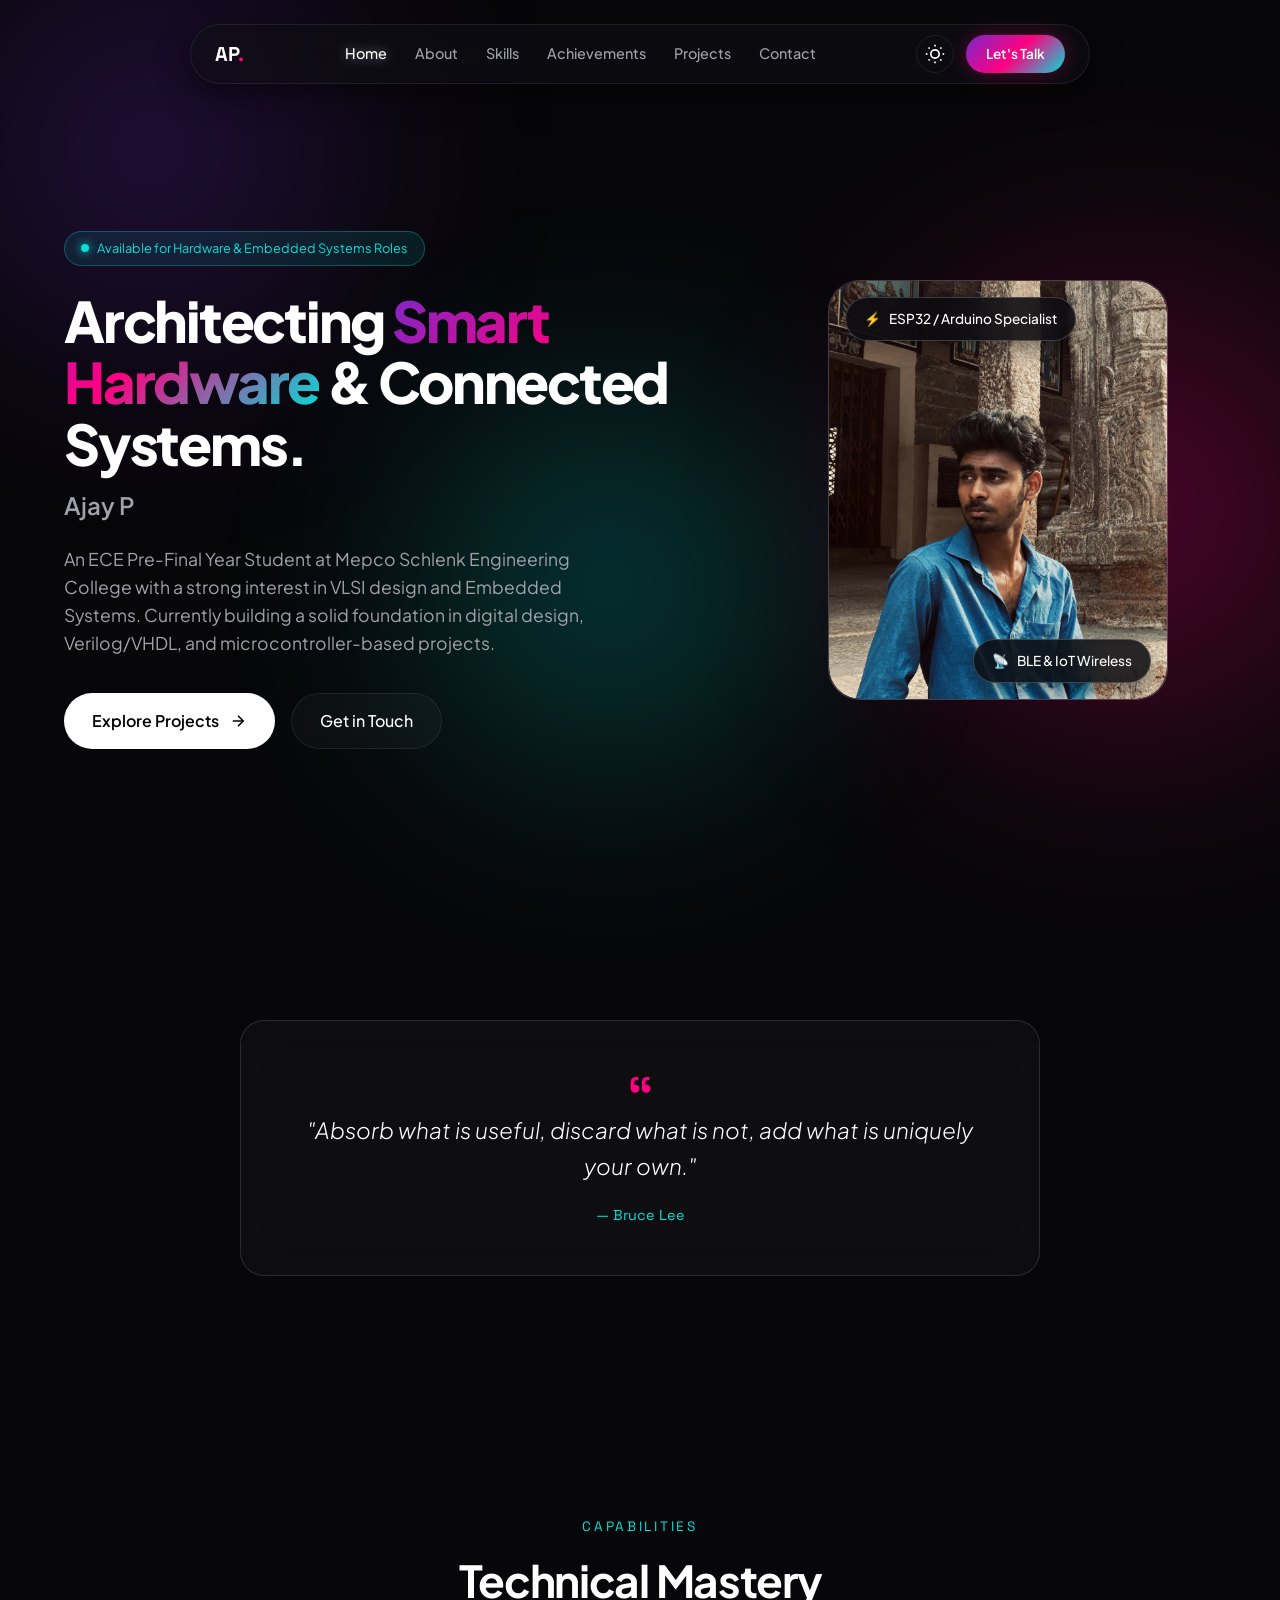
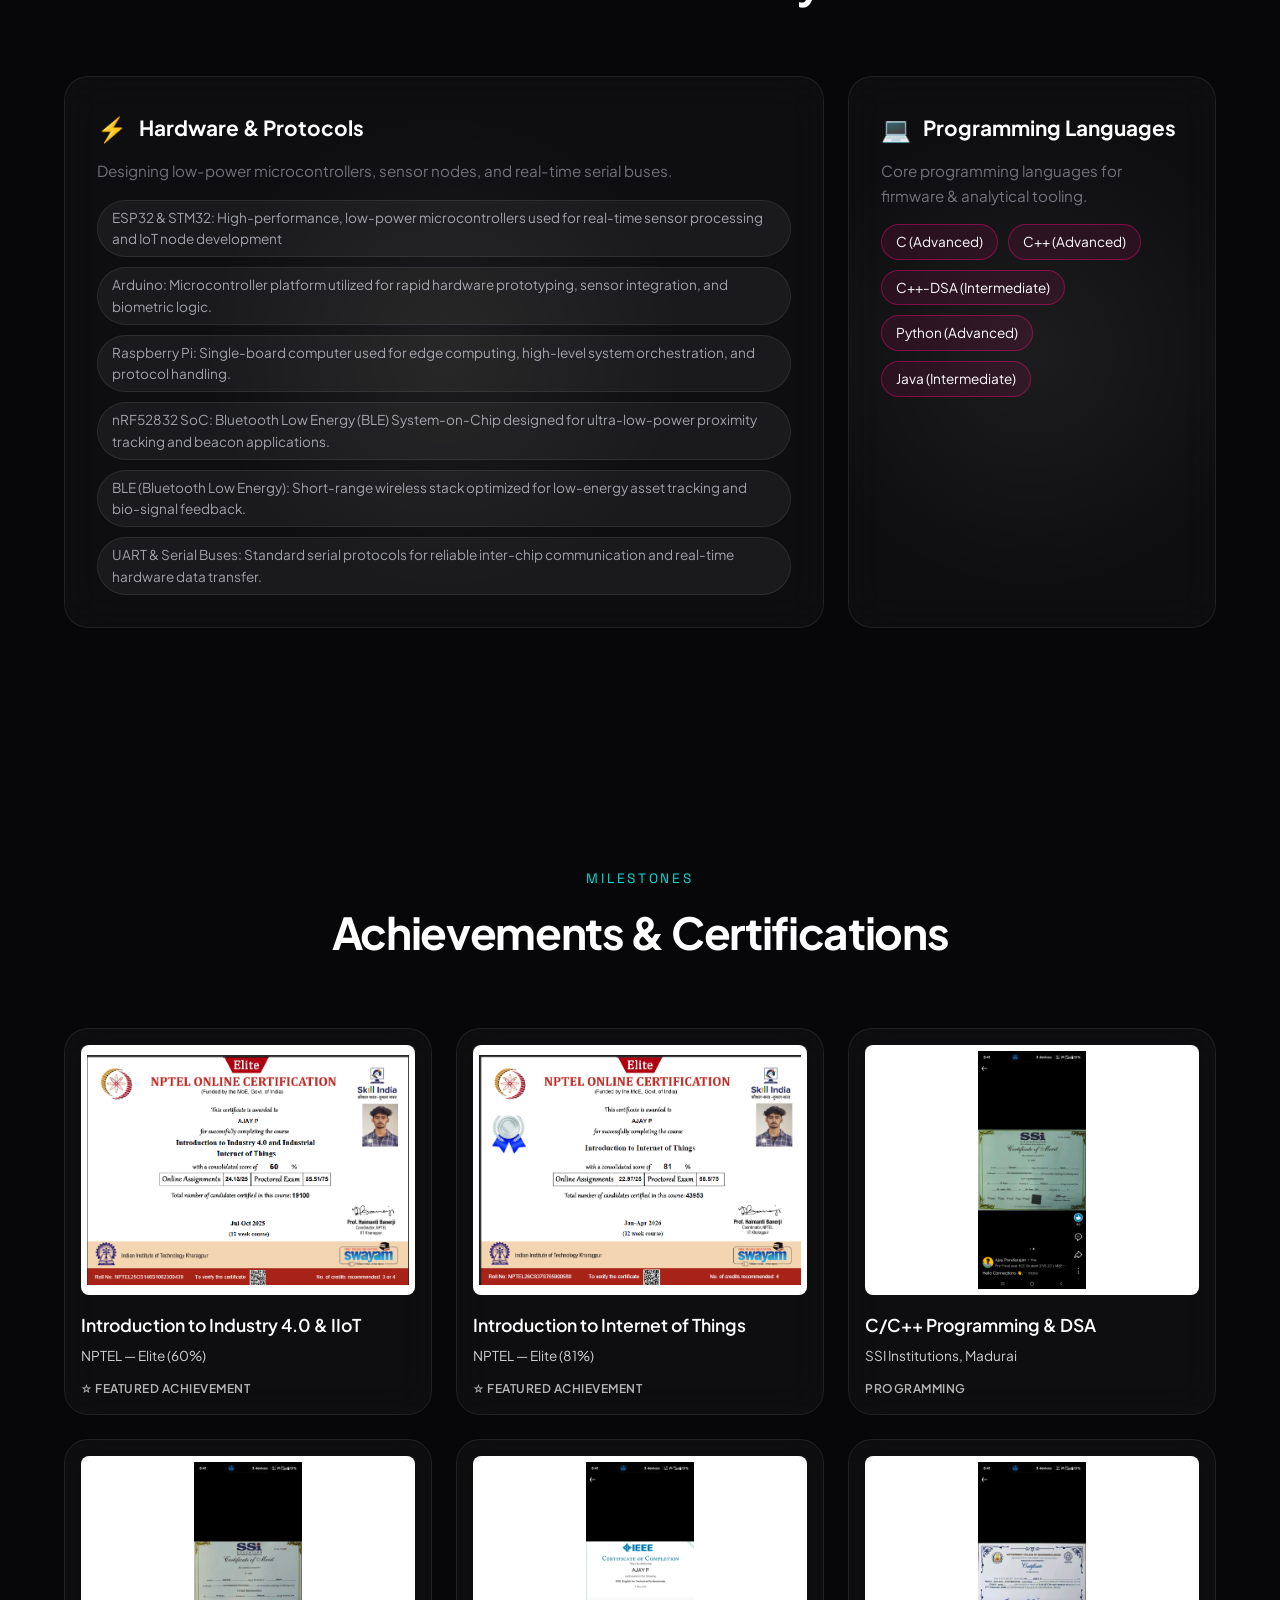
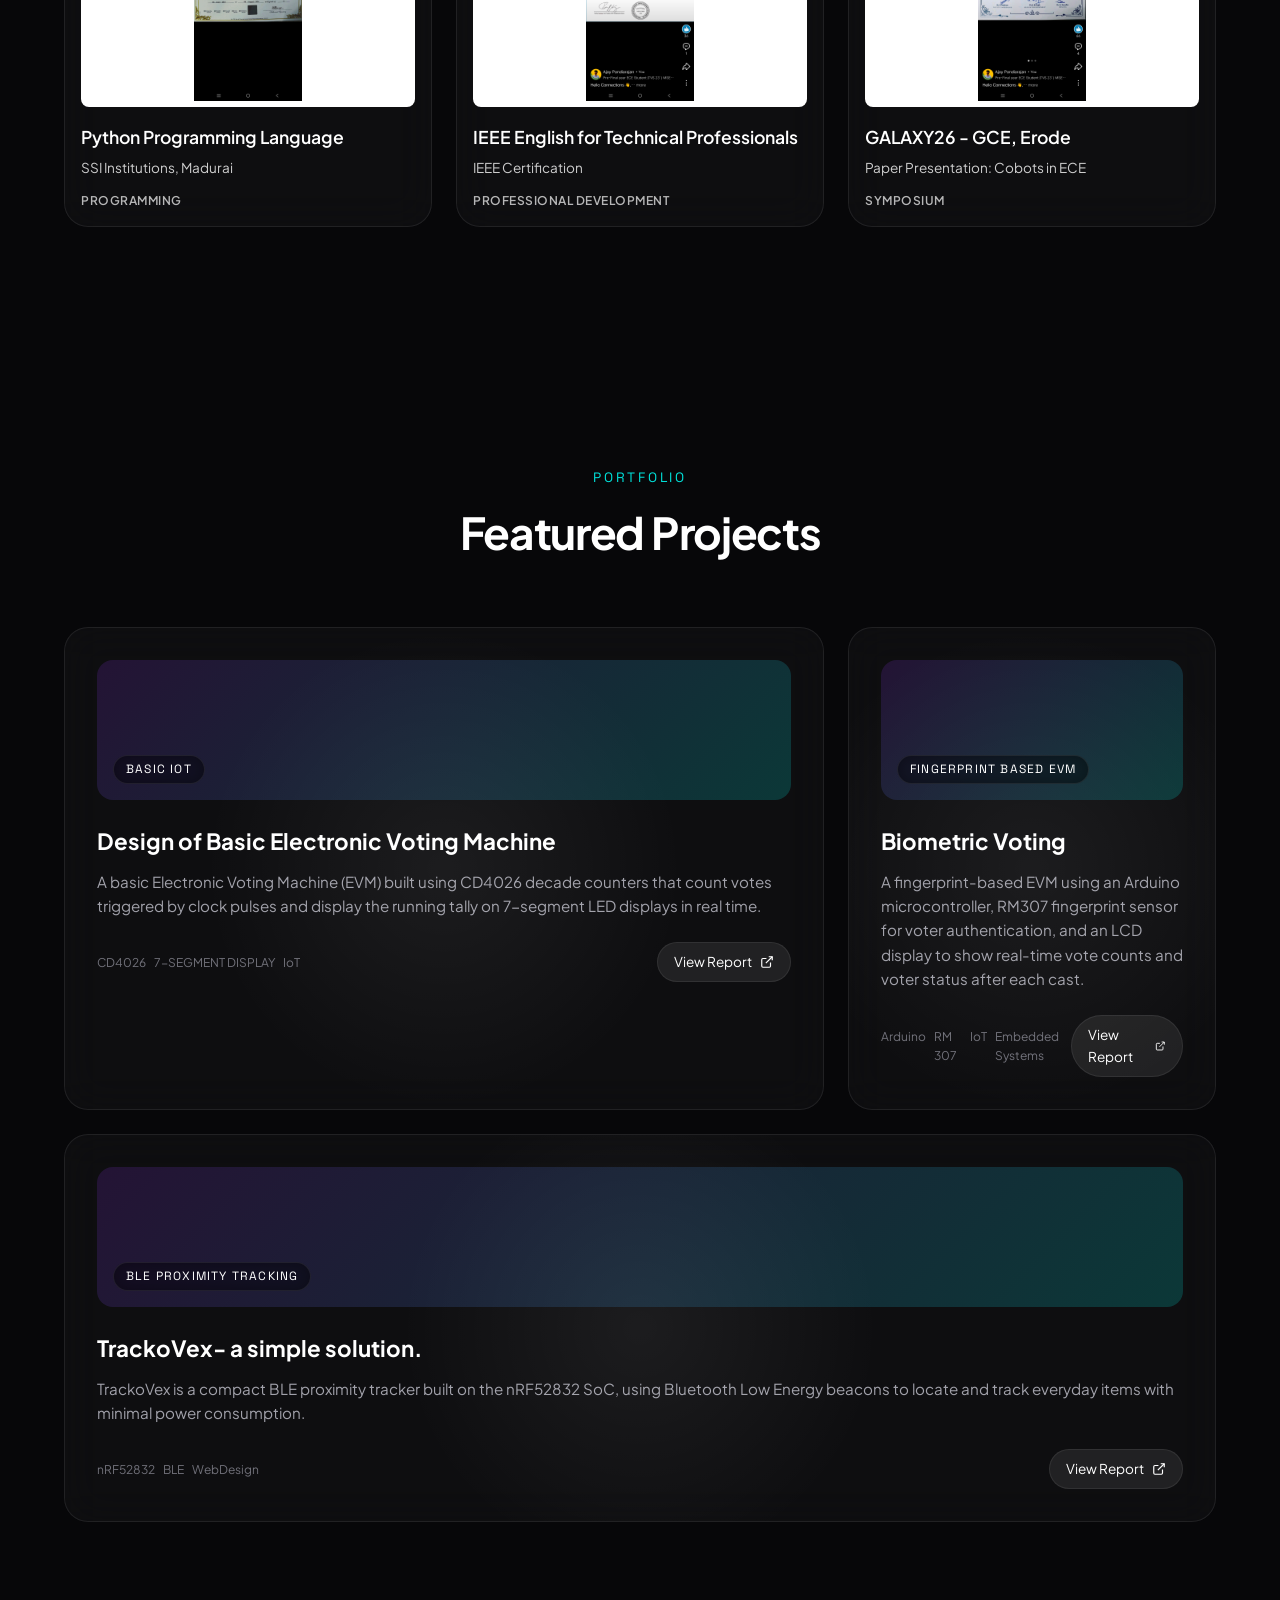
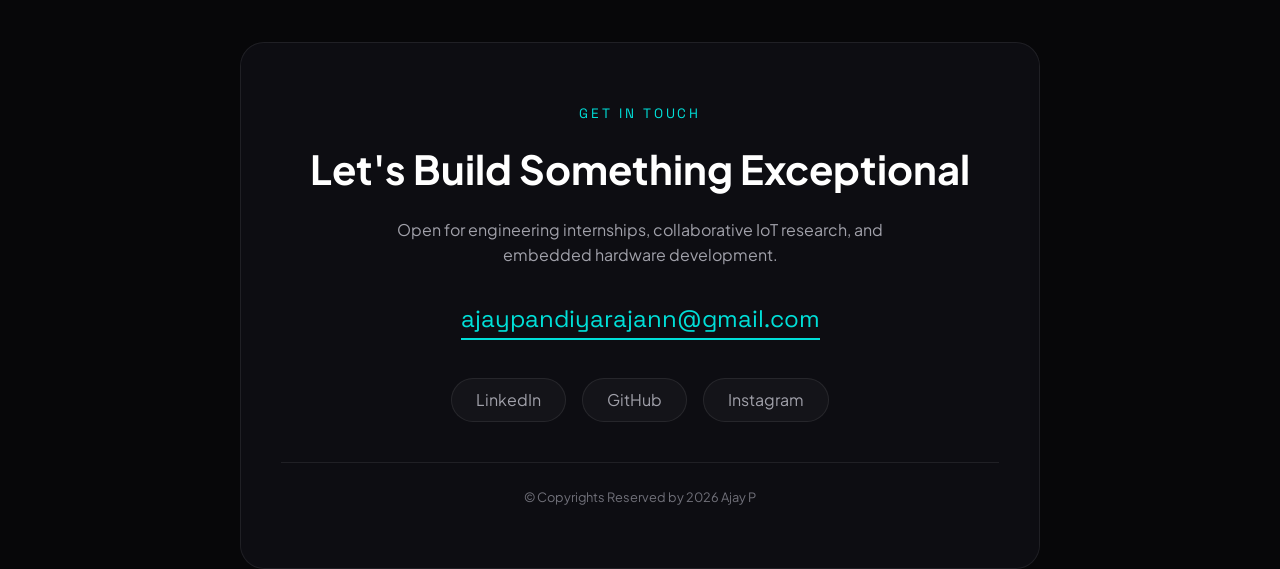
==== commit fb8034cb: "Enhance navigation and certifications layout Added a theme toggle button and restructured the certif" ====
--- a/index (2).html
+++ b/index (2).html
@@ -27,9 +27,17 @@
                 <a href="#projects" class="nav-item">Projects</a>
                 <a href="#contact" class="nav-item">Contact</a>
             </div>
-            <a href="#contact" class="btn-glow">
-                <span>Let's Talk</span>
-            </a>
+            
+            <div class="nav-actions" style="display: flex; align-items: center; gap: 12px;">
+                <!-- Light / Dark Mode Toggle Button -->
+                <button id="theme-toggle" class="theme-toggle-btn" aria-label="Toggle Theme" style="background: transparent; border: 1px solid var(--border-glass, rgba(255,255,255,0.2)); color: currentColor; cursor: pointer; padding: 8px; border-radius: 50%; display: flex; align-items: center; justify-content: center;">
+                    <svg class="sun-icon" width="20" height="20" viewBox="0 0 24 24" fill="none" stroke="currentColor" stroke-width="2"><circle cx="12" cy="12" r="5"></circle><line x1="12" y1="1" x2="12" y2="3"></line><line x1="12" y1="21" x2="12" y2="23"></line><line x1="4.22" y1="4.22" x2="5.64" y2="5.64"></line><line x1="18.36" y1="18.36" x2="19.78" y2="19.78"></line><line x1="1" y1="12" x2="3" y2="12"></line><line x1="21" y1="12" x2="23" y2="12"></line><line x1="4.22" y1="19.78" x2="5.64" y2="18.36"></line><line x1="18.36" y1="5.64" x2="19.78" y2="4.22"></line></svg>
+                </button>
+
+                <a href="#contact" class="btn-glow">
+                    <span>Let's Talk</span>
+                </a>
+            </div>
         </nav>
     </header>
 
@@ -134,7 +142,7 @@
             </div>
         </section>
 
-        <!-- Certifications & Achievements Bento Grid -->
+        <!-- Certifications & Achievements Section (Grid Style matching NJD interface) -->
         <section id="certifications" class="section reveal">
             <div class="container">
                 <div class="section-header text-center">
@@ -142,149 +150,93 @@
                     <h2 class="section-title">Achievements &amp; Certifications</h2>
                 </div>
 
-                <div class="bento-grid certs-bento">
-                    <!-- Consolidated Certificates Main Card -->
-                    <div class="glass-card bento-span-2 bento-row-2 bento-featured">
-                        <div class="card-glow"></div>
-                        <div class="badge-pill">CERTIFICATES</div>
-                        <h3 class="card-heading">Industrial IoT &amp; Embedded Hardware</h3>
-                        <p class="card-text">
-                            Secured top-tier Elite certifications and specialized hardware engineering qualifications.
-                        </p>
-                        <div class="cert-list">
-                            <!-- Certificate 1 -->
-                            <div class="cert-item" style="flex-direction: column; align-items: flex-start;">
-                                <div style="display: flex; align-items: center; gap: 12px;">
-                                    <span class="cert-dot"></span>
-                                    <div>
-                                        <strong>Introduction to Industry 4.0 &amp; IIoT</strong>
-                                        <span class="cert-meta">NPTEL — Elite (60%)</span>
-                                    </div>
-                                </div>
-                                <a href="nptel2.png" target="_blank" style="margin-top: 10px; width: 100%;">
-                                    <img src="nptel2.png" alt="NPTEL IIoT Certificate" style="width: 100%; max-height: 180px; object-fit: cover; border-radius: 12px; border: 1px solid var(--border-glass);" onerror="this.style.display='none';">
-                                </a>
-                            </div>
-
-                            <!-- Certificate 2 -->
-                            <div class="cert-item" style="flex-direction: column; align-items: flex-start; margin-top: 16px;">
-                                <div style="display: flex; align-items: center; gap: 12px;">
-                                    <span class="cert-dot"></span>
-                                    <div>
-                                        <strong>Introduction to Internet of Things</strong>
-                                        <span class="cert-meta">NPTEL — Elite (81%)</span>
-                                    </div>
-                                </div>
-                                <a href="nptel1.png" target="_blank" style="margin-top: 10px; width: 100%;">
-                                    <img src="nptel1.png" alt="NPTEL IoT Certificate" style="width: 100%; max-height: 180px; object-fit: cover; border-radius: 12px; border: 1px solid var(--border-glass);" onerror="this.style.display='none';">
-                                </a>
-                            </div>
-
-                            <!-- Added Inside Primary Card: Certificate 3 -->
-                            <div class="cert-item" style="flex-direction: column; align-items: flex-start; margin-top: 16px;">
-                                <div style="display: flex; align-items: center; gap: 12px;">
-                                    <span class="cert-dot"></span>
-                                    <div>
-                                        <strong>C/C++ Certification</strong>
-                                        <span class="cert-meta">Completion of C/C++ (Data Structures) Language from SSI Institutions</span>
-                                    </div>
-                                </div>
-                                <a href="C_cert.jpg" target="_blank" style="margin-top: 10px; width: 100%;">
-                                    <img src="C_cert.jpg" alt="C/C++ Certificate" style="width: 100%; max-height: 180px; object-fit: cover; border-radius: 12px; border: 1px solid var(--border-glass);" onerror="this.style.display='none';">
-                                </a>
-                            </div>
-
-                            <!-- Added Inside Primary Card: Certificate 4 -->
-                            <div class="cert-item" style="flex-direction: column; align-items: flex-start; margin-top: 16px;">
-                                <div style="display: flex; align-items: center; gap: 12px;">
-                                    <span class="cert-dot"></span>
-                                    <div>
-                                        <strong>Python Certification</strong>
-                                        <span class="cert-meta">Completion of Python Language from SSI Institutions</span>
-                                    </div>
-                                </div>
-                                <a href="Python_cert.jpg" target="_blank" style="margin-top: 10px; width: 100%;">
-                                    <img src="Python_cert.jpg" alt="Python Certificate" style="width: 100%; max-height: 180px; object-fit: cover; border-radius: 12px; border: 1px solid var(--border-glass);" onerror="this.style.display='none';">
-                                </a>
-                            </div>
-                             <!-- Added Inside Primary Card: Certificate 4 -->
-                            <div class="cert-item" style="flex-direction: column; align-items: flex-start; margin-top: 16px;">
-                                <div style="display: flex; align-items: center; gap: 12px;">
-                                    <span class="cert-dot"></span>
-                                    <div>
-                                        <strong>Association Certification</strong>
-                                        <span class="cert-meta">Technical Talk- Introduction to Investments.</span>
-                                    </div>
-                                </div>
-                                <a href="Asso_cert.jpg" target="_blank" style="margin-top: 10px; width: 100%;">
-                                    <img src="Asso_cert.jpg" alt="Association Certificate" style="width: 100%; max-height: 180px; object-fit: cover; border-radius: 12px; border: 1px solid var(--border-glass);" onerror="this.style.display='none';">
-                                </a>
-                            </div>
-                        <!-- Added Inside Primary Card: Certificate 4 -->
-                            <div class="cert-item" style="flex-direction: column; align-items: flex-start; margin-top: 16px;">
-                                <div style="display: flex; align-items: center; gap: 12px;">
-                                    <span class="cert-dot"></span>
-                                    <div>
-                                        <strong>IEEE Certification</strong>
-                                        <span class="cert-meta">Certification of Completion-"IEEE English for Technical Professionals."</span>
-                                    </div>
-                                </div>
-                                <a href="Ieee_cert.jpg" target="_blank" style="margin-top: 10px; width: 100%;">
-                                    <img src="Ieee_cert.jpg" alt="IEEE Certificate" style="width: 100%; max-height: 180px; object-fit: cover; border-radius: 12px; border: 1px solid var(--border-glass);" onerror="this.style.display='none';">
-                                </a>
-                            </div>
-                        </div>
-                    </div>
-
-                    <!-- Hackathons Card -->
-                    <div class="glass-card">
-                        <div class="card-glow"></div>
-                        <div class="badge-pill">SYMPOSIUMS</div>
-                        <h3 class="card-heading">GALAXY26-GCE,Erode</h3>
-                        <a href="erode.jpg" target="_blank">
-                            <img src="erode.jpg" alt="Galaxy Certificate" style="width: 100%; height: 120px; object-fit: cover; border-radius: 12px; margin-bottom: 12px; border: 1px solid var(--border-glass);" onerror="this.style.display='none';">
-                        </a>
-                        <p class="card-text">Participated in the PaperWar (Paper presentation) at the topic of "Cobots-In the Field Of ECE"</p>
-                        <a href="sih-cert.png" target="_blank" class="btn-action" style="margin-top: 10px;">View Certificate</a>
-                    </div>
-                      <!-- Hackathons Card -->
-                    <div class="glass-card">
-                        <div class="card-glow"></div>
-                        <div class="badge-pill">INDUSTRIAL VISITS</div>
-                        <h3 class="card-heading">Bharat Sanchar Niagm Limited(BSNL) Certificate</h3>
-                        <a href="Iv_cert.jpg" target="_blank">
-                            <img src="Iv_cert.jpg" alt="Bharat Sanchar Niagm Limited(BSNL) Certificate" style="width: 100%; height: 120px; object-fit: cover; border-radius: 12px; margin-bottom: 12px; border: 1px solid var(--border-glass);" onerror="this.style.display='none';">
-                        </a>
-                        <p class="card-text">Participated at the Paper presentation in the topic of "Cobots-In the Field Of ECE"</p>
-                        <a href="Iv_cert.jpg" target="_blank" class="btn-action" style="margin-top: 10px;">View Certificate</a>
-                    </div>
-                    <!-- Research Card -->
-                    <div class="glass-card">
-                        <div class="card-glow"></div>
-                        <div class="badge-pill">RESEARCH</div>
-                        <h3 class="card-heading">High-Performance Meander Line Microstrip Patch Antenna</h3>
-                        <a href="antenna.jpeg" target="_blank">
-                            <img src="antenna.jpeg" alt="Design of Meander Microstrip Patch Antenna" style="width: 100%; height: 120px; object-fit: cover; border-radius: 12px; margin-bottom: 12px; border: 1px solid var(--border-glass);" onerror="this.style.display='none';">
-                        </a>
-                        <p class="card-text">Participated in global symposiums exploring space-grade telemetry and remote satellite communication technologies.</p>
-                        <a href="space-cert.png" target="_blank" class="btn-action" style="margin-top: 10px;">View Certificate</a>
-                    </div>
-
-                    <!-- Programming Card -->
-                    <div class="glass-card bento-span-2">
-                        <div class="card-glow"></div>
-                        <div class="badge-pill">PROGRAMMING</div>
-                        <h3 class="card-heading">Building solutions through structured instructions</h3>
-                        <a href="programming-cert.png" target="_blank">
-                            <img src="programming-cert.png" alt="Programming Certificate" style="width: 100%; height: 140px; object-fit: cover; border-radius: 12px; margin-bottom: 16px; border: 1px solid var(--border-glass);" onerror="this.style.display='none';">
-                        </a>
-                        <div class="tags-container">
-                            <span class="glass-tag">C Certification (SSI Institutions, Madurai)</span>
-                            <span class="glass-tag">C++ Certification (SSI Institutions, Madurai)</span>
-                            <span class="glass-tag">Python Certification (SSI Institutions, Madurai)</span>
-                            <span class="glass-tag">Java (HackerRank)</span>
-                        </div>
-                    </div>
+                <!-- 3-Column Certificate Grid Layout -->
+                <div class="cert-grid" style="display: grid; grid-template-columns: repeat(auto-fit, minmax(300px, 1fr)); gap: 24px;">
+                    
+                    <!-- Cert 1 -->
+                    <div class="glass-card cert-card-item" style="display: flex; flex-direction: column; padding: 16px;">
+                        <a href="nptel2.png" target="_blank" class="cert-img-wrapper" style="width: 100%; border-radius: 8px; overflow: hidden; display: block; background: rgba(255,255,255,0.05);">
+                            <img src="nptel2.png" alt="Industry 4.0 & IIoT Certificate" style="width: 100%; aspect-ratio: 4/3; object-fit: contain; background: #fff; padding: 6px; display: block;" onerror="this.src='https://via.placeholder.com/400x300?text=Certificate+Image';">
+                        </a>
+                        <div class="cert-info" style="margin-top: 16px; flex-grow: 1; display: flex; flex-direction: column; justify-content: space-between;">
+                            <div>
+                                <h3 style="font-size: 1.1rem; font-weight: 600; margin-bottom: 6px;">Introduction to Industry 4.0 &amp; IIoT</h3>
+                                <p style="font-size: 0.85rem; opacity: 0.8; margin-bottom: 12px;">NPTEL — Elite (60%)</p>
+                            </div>
+                            <span class="cert-tag" style="font-size: 0.75rem; font-weight: 600; letter-spacing: 0.5px; opacity: 0.7; text-transform: uppercase;">☆ FEATURED ACHIEVEMENT</span>
+                        </div>
+                    </div>
+
+                    <!-- Cert 2 -->
+                    <div class="glass-card cert-card-item" style="display: flex; flex-direction: column; padding: 16px;">
+                        <a href="nptel1.png" target="_blank" class="cert-img-wrapper" style="width: 100%; border-radius: 8px; overflow: hidden; display: block; background: rgba(255,255,255,0.05);">
+                            <img src="nptel1.png" alt="Introduction to Internet of Things Certificate" style="width: 100%; aspect-ratio: 4/3; object-fit: contain; background: #fff; padding: 6px; display: block;" onerror="this.src='https://via.placeholder.com/400x300?text=Certificate+Image';">
+                        </a>
+                        <div class="cert-info" style="margin-top: 16px; flex-grow: 1; display: flex; flex-direction: column; justify-content: space-between;">
+                            <div>
+                                <h3 style="font-size: 1.1rem; font-weight: 600; margin-bottom: 6px;">Introduction to Internet of Things</h3>
+                                <p style="font-size: 0.85rem; opacity: 0.8; margin-bottom: 12px;">NPTEL — Elite (81%)</p>
+                            </div>
+                            <span class="cert-tag" style="font-size: 0.75rem; font-weight: 600; letter-spacing: 0.5px; opacity: 0.7; text-transform: uppercase;">☆ FEATURED ACHIEVEMENT</span>
+                        </div>
+                    </div>
+
+                    <!-- Cert 3 -->
+                    <div class="glass-card cert-card-item" style="display: flex; flex-direction: column; padding: 16px;">
+                        <a href="C_cert.jpg" target="_blank" class="cert-img-wrapper" style="width: 100%; border-radius: 8px; overflow: hidden; display: block; background: rgba(255,255,255,0.05);">
+                            <img src="C_cert.jpg" alt="C/C++ Certificate" style="width: 100%; aspect-ratio: 4/3; object-fit: contain; background: #fff; padding: 6px; display: block;" onerror="this.src='https://via.placeholder.com/400x300?text=Certificate+Image';">
+                        </a>
+                        <div class="cert-info" style="margin-top: 16px; flex-grow: 1; display: flex; flex-direction: column; justify-content: space-between;">
+                            <div>
+                                <h3 style="font-size: 1.1rem; font-weight: 600; margin-bottom: 6px;">C/C++ Programming &amp; DSA</h3>
+                                <p style="font-size: 0.85rem; opacity: 0.8; margin-bottom: 12px;">SSI Institutions, Madurai</p>
+                            </div>
+                            <span class="cert-tag" style="font-size: 0.75rem; font-weight: 600; letter-spacing: 0.5px; opacity: 0.7; text-transform: uppercase;">PROGRAMMING</span>
+                        </div>
+                    </div>
+
+                    <!-- Cert 4 -->
+                    <div class="glass-card cert-card-item" style="display: flex; flex-direction: column; padding: 16px;">
+                        <a href="Python_cert.jpg" target="_blank" class="cert-img-wrapper" style="width: 100%; border-radius: 8px; overflow: hidden; display: block; background: rgba(255,255,255,0.05);">
+                            <img src="Python_cert.jpg" alt="Python Certificate" style="width: 100%; aspect-ratio: 4/3; object-fit: contain; background: #fff; padding: 6px; display: block;" onerror="this.src='https://via.placeholder.com/400x300?text=Certificate+Image';">
+                        </a>
+                        <div class="cert-info" style="margin-top: 16px; flex-grow: 1; display: flex; flex-direction: column; justify-content: space-between;">
+                            <div>
+                                <h3 style="font-size: 1.1rem; font-weight: 600; margin-bottom: 6px;">Python Programming Language</h3>
+                                <p style="font-size: 0.85rem; opacity: 0.8; margin-bottom: 12px;">SSI Institutions, Madurai</p>
+                            </div>
+                            <span class="cert-tag" style="font-size: 0.75rem; font-weight: 600; letter-spacing: 0.5px; opacity: 0.7; text-transform: uppercase;">PROGRAMMING</span>
+                        </div>
+                    </div>
+
+                    <!-- Cert 5 -->
+                    <div class="glass-card cert-card-item" style="display: flex; flex-direction: column; padding: 16px;">
+                        <a href="Ieee_cert.jpg" target="_blank" class="cert-img-wrapper" style="width: 100%; border-radius: 8px; overflow: hidden; display: block; background: rgba(255,255,255,0.05);">
+                            <img src="Ieee_cert.jpg" alt="IEEE Certificate" style="width: 100%; aspect-ratio: 4/3; object-fit: contain; background: #fff; padding: 6px; display: block;" onerror="this.src='https://via.placeholder.com/400x300?text=Certificate+Image';">
+                        </a>
+                        <div class="cert-info" style="margin-top: 16px; flex-grow: 1; display: flex; flex-direction: column; justify-content: space-between;">
+                            <div>
+                                <h3 style="font-size: 1.1rem; font-weight: 600; margin-bottom: 6px;">IEEE English for Technical Professionals</h3>
+                                <p style="font-size: 0.85rem; opacity: 0.8; margin-bottom: 12px;">IEEE Certification</p>
+                            </div>
+                            <span class="cert-tag" style="font-size: 0.75rem; font-weight: 600; letter-spacing: 0.5px; opacity: 0.7; text-transform: uppercase;">PROFESSIONAL DEVELOPMENT</span>
+                        </div>
+                    </div>
+
+                    <!-- Cert 6 -->
+                    <div class="glass-card cert-card-item" style="display: flex; flex-direction: column; padding: 16px;">
+                        <a href="erode.jpg" target="_blank" class="cert-img-wrapper" style="width: 100%; border-radius: 8px; overflow: hidden; display: block; background: rgba(255,255,255,0.05);">
+                            <img src="erode.jpg" alt="GALAXY26 GCE Certificate" style="width: 100%; aspect-ratio: 4/3; object-fit: contain; background: #fff; padding: 6px; display: block;" onerror="this.src='https://via.placeholder.com/400x300?text=Certificate+Image';">
+                        </a>
+                        <div class="cert-info" style="margin-top: 16px; flex-grow: 1; display: flex; flex-direction: column; justify-content: space-between;">
+                            <div>
+                                <h3 style="font-size: 1.1rem; font-weight: 600; margin-bottom: 6px;">GALAXY26 - GCE, Erode</h3>
+                                <p style="font-size: 0.85rem; opacity: 0.8; margin-bottom: 12px;">Paper Presentation: Cobots in ECE</p>
+                            </div>
+                            <span class="cert-tag" style="font-size: 0.75rem; font-weight: 600; letter-spacing: 0.5px; opacity: 0.7; text-transform: uppercase;">SYMPOSIUM</span>
+                        </div>
+                    </div>
+
                 </div>
             </div>
         </section>
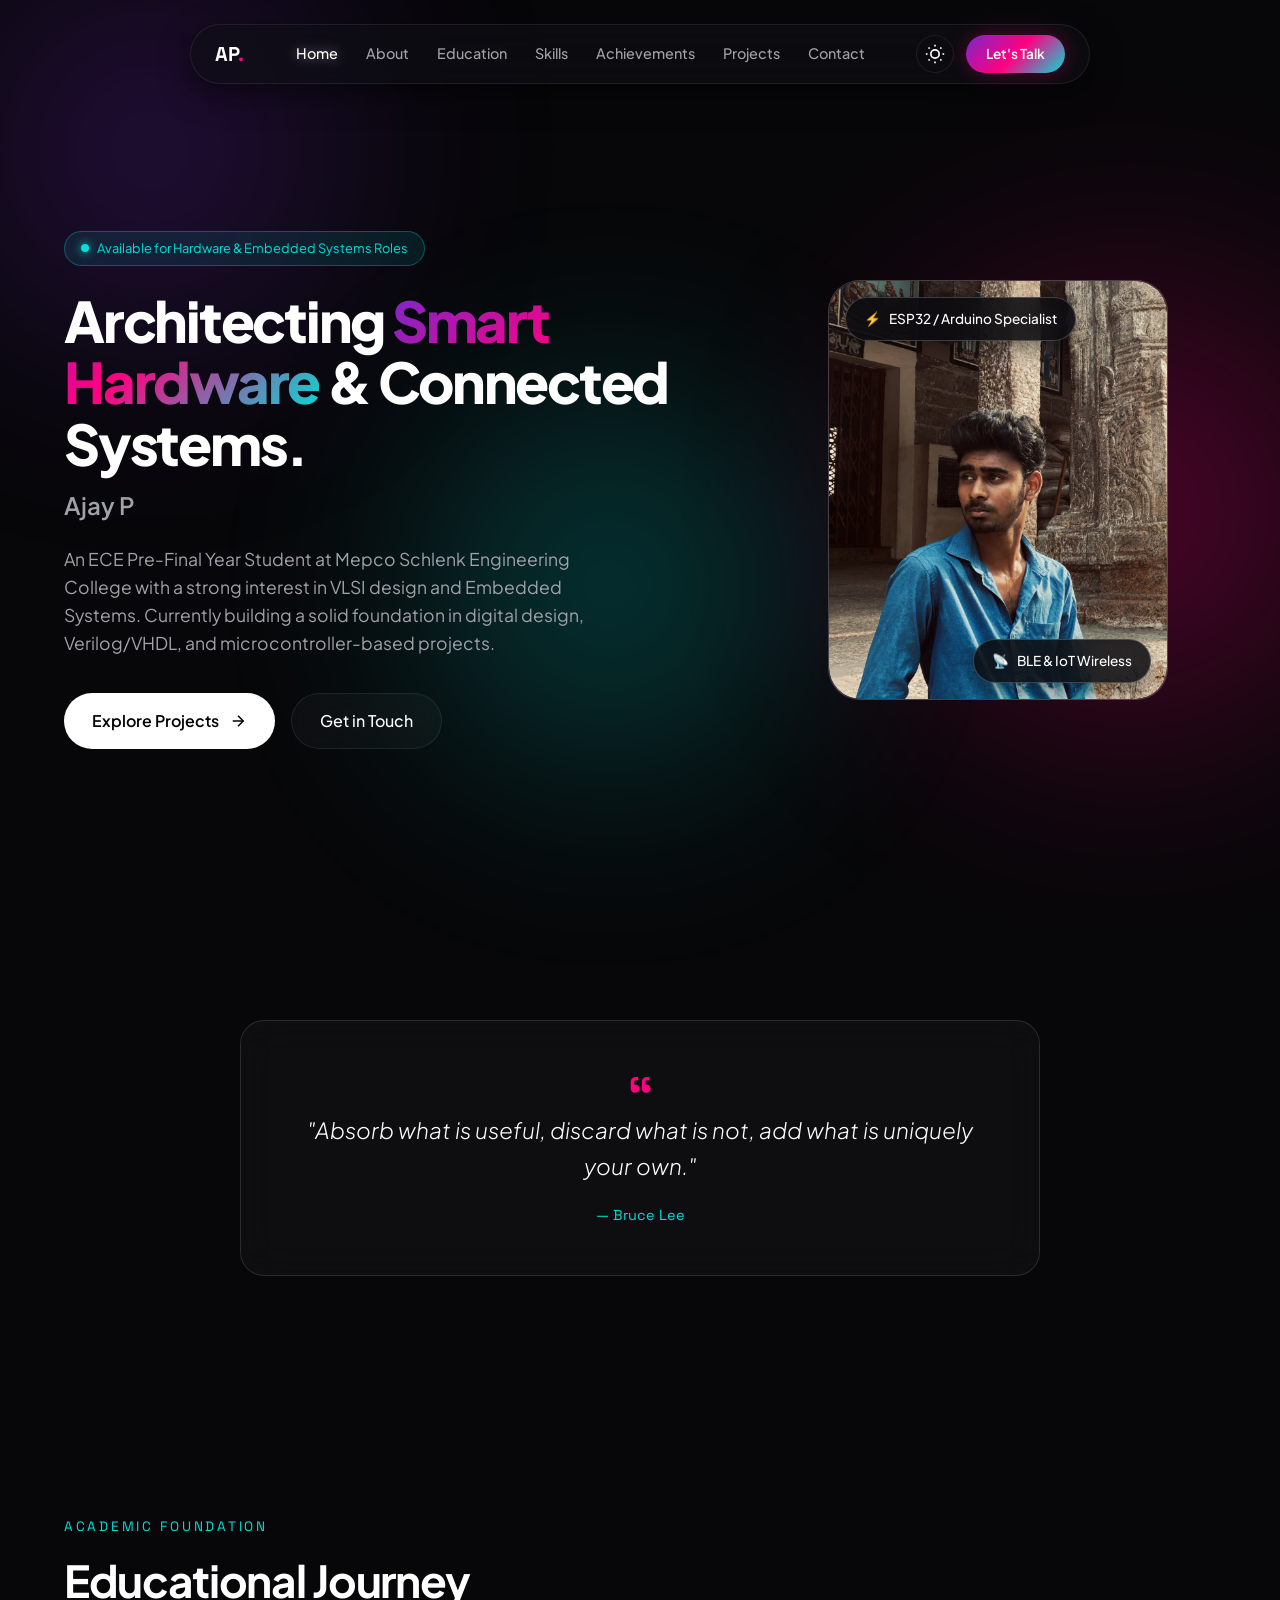
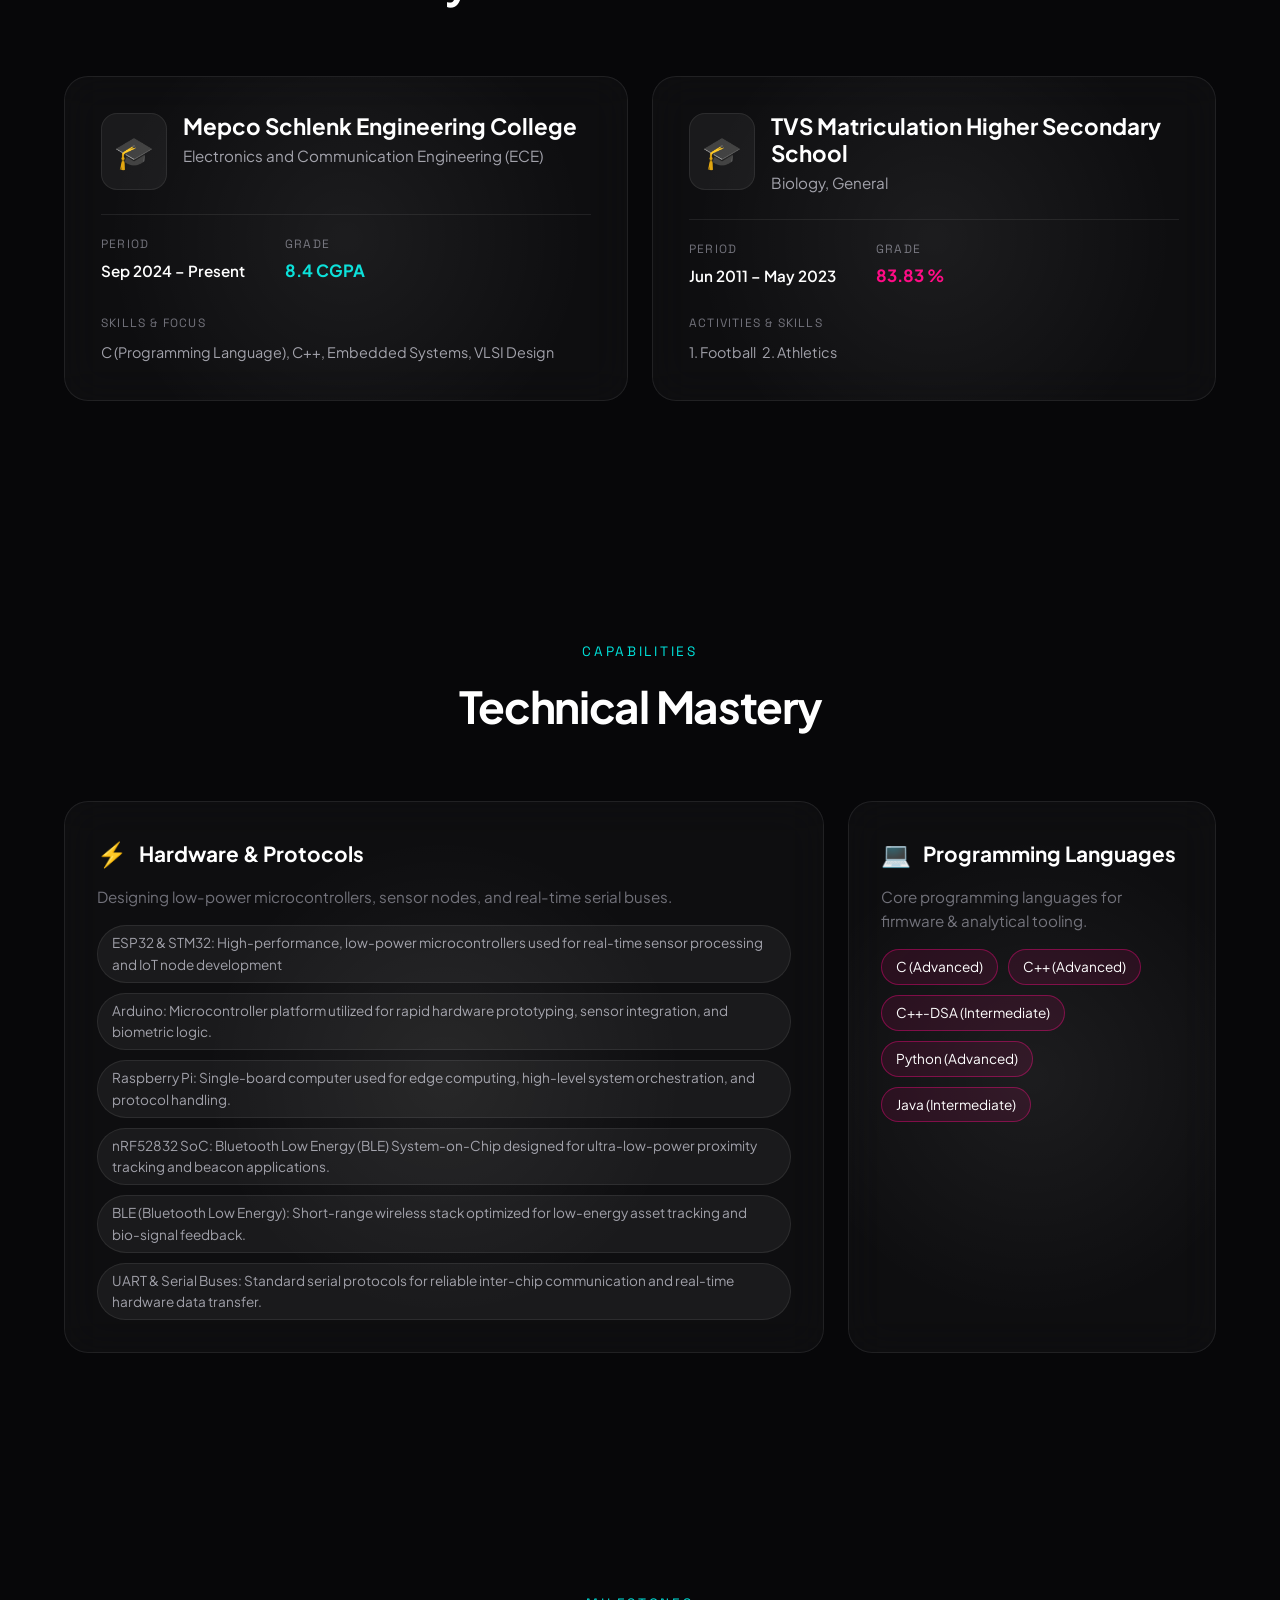
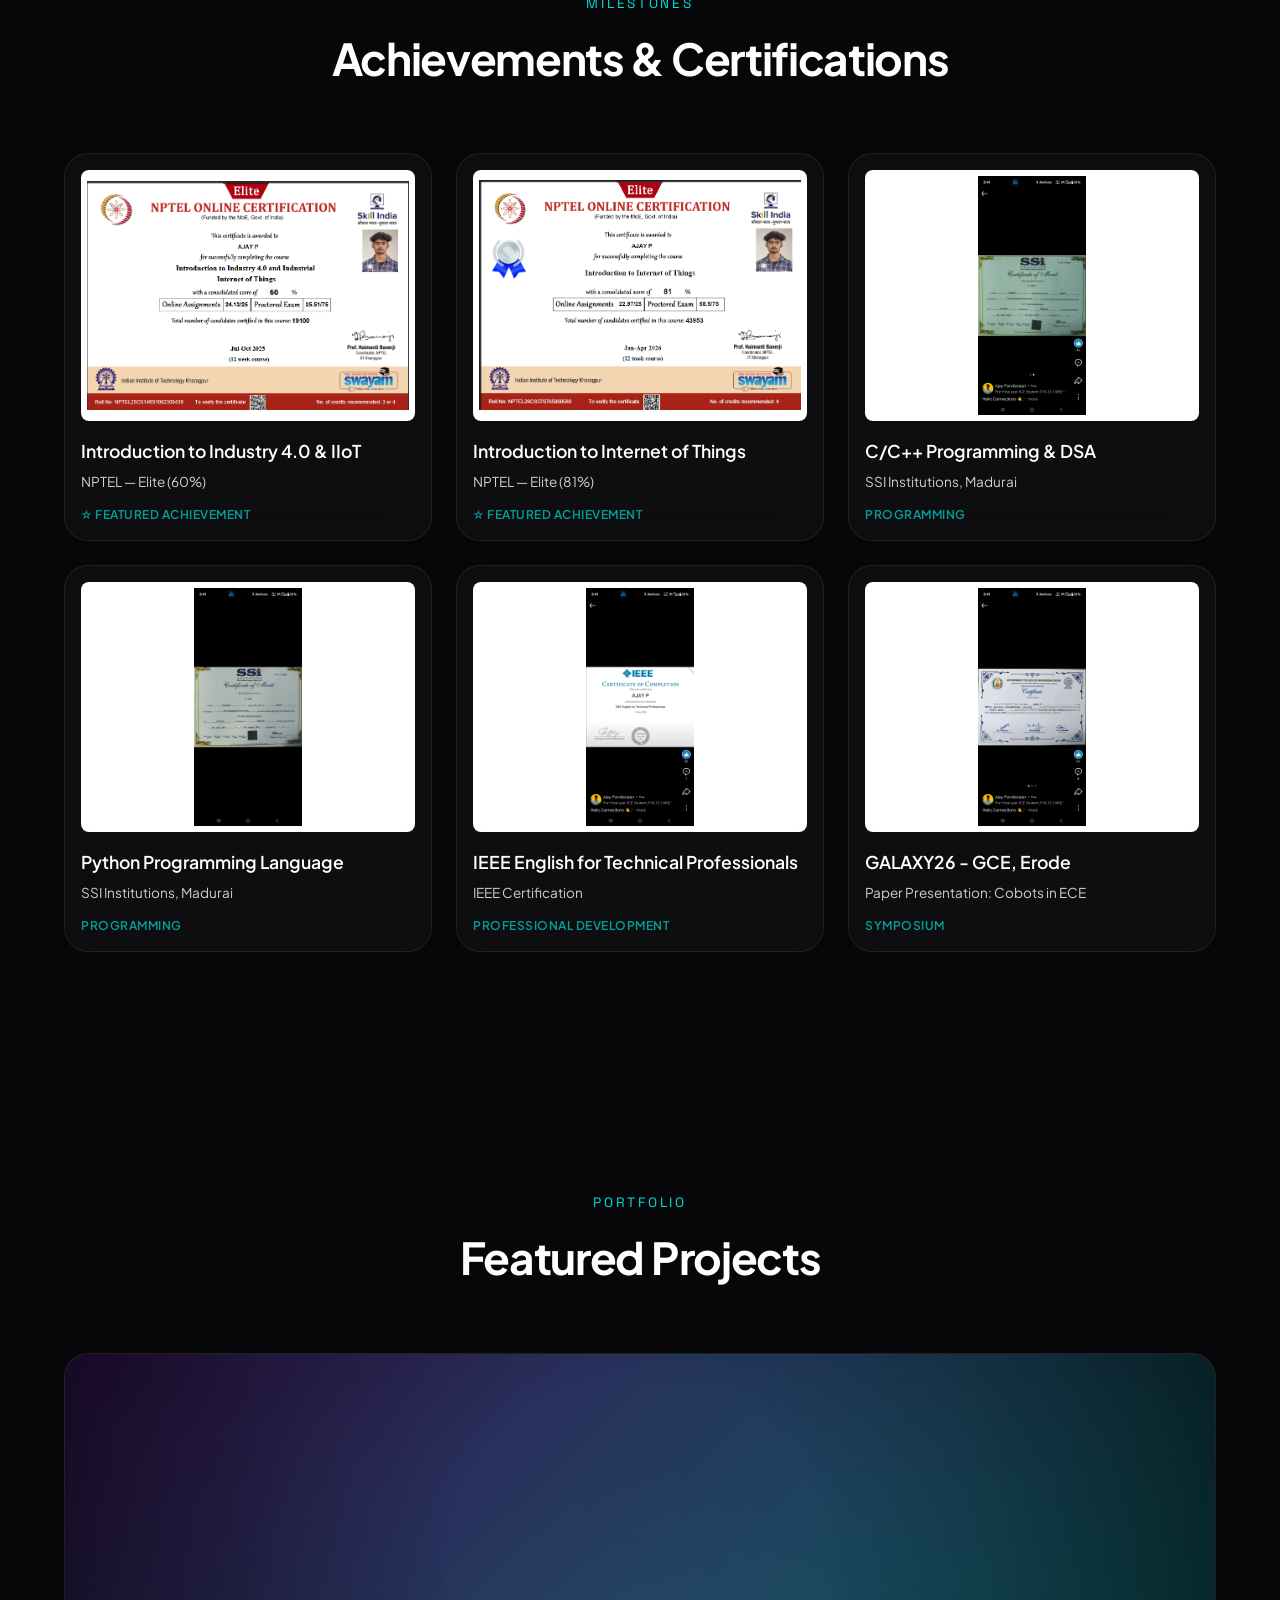
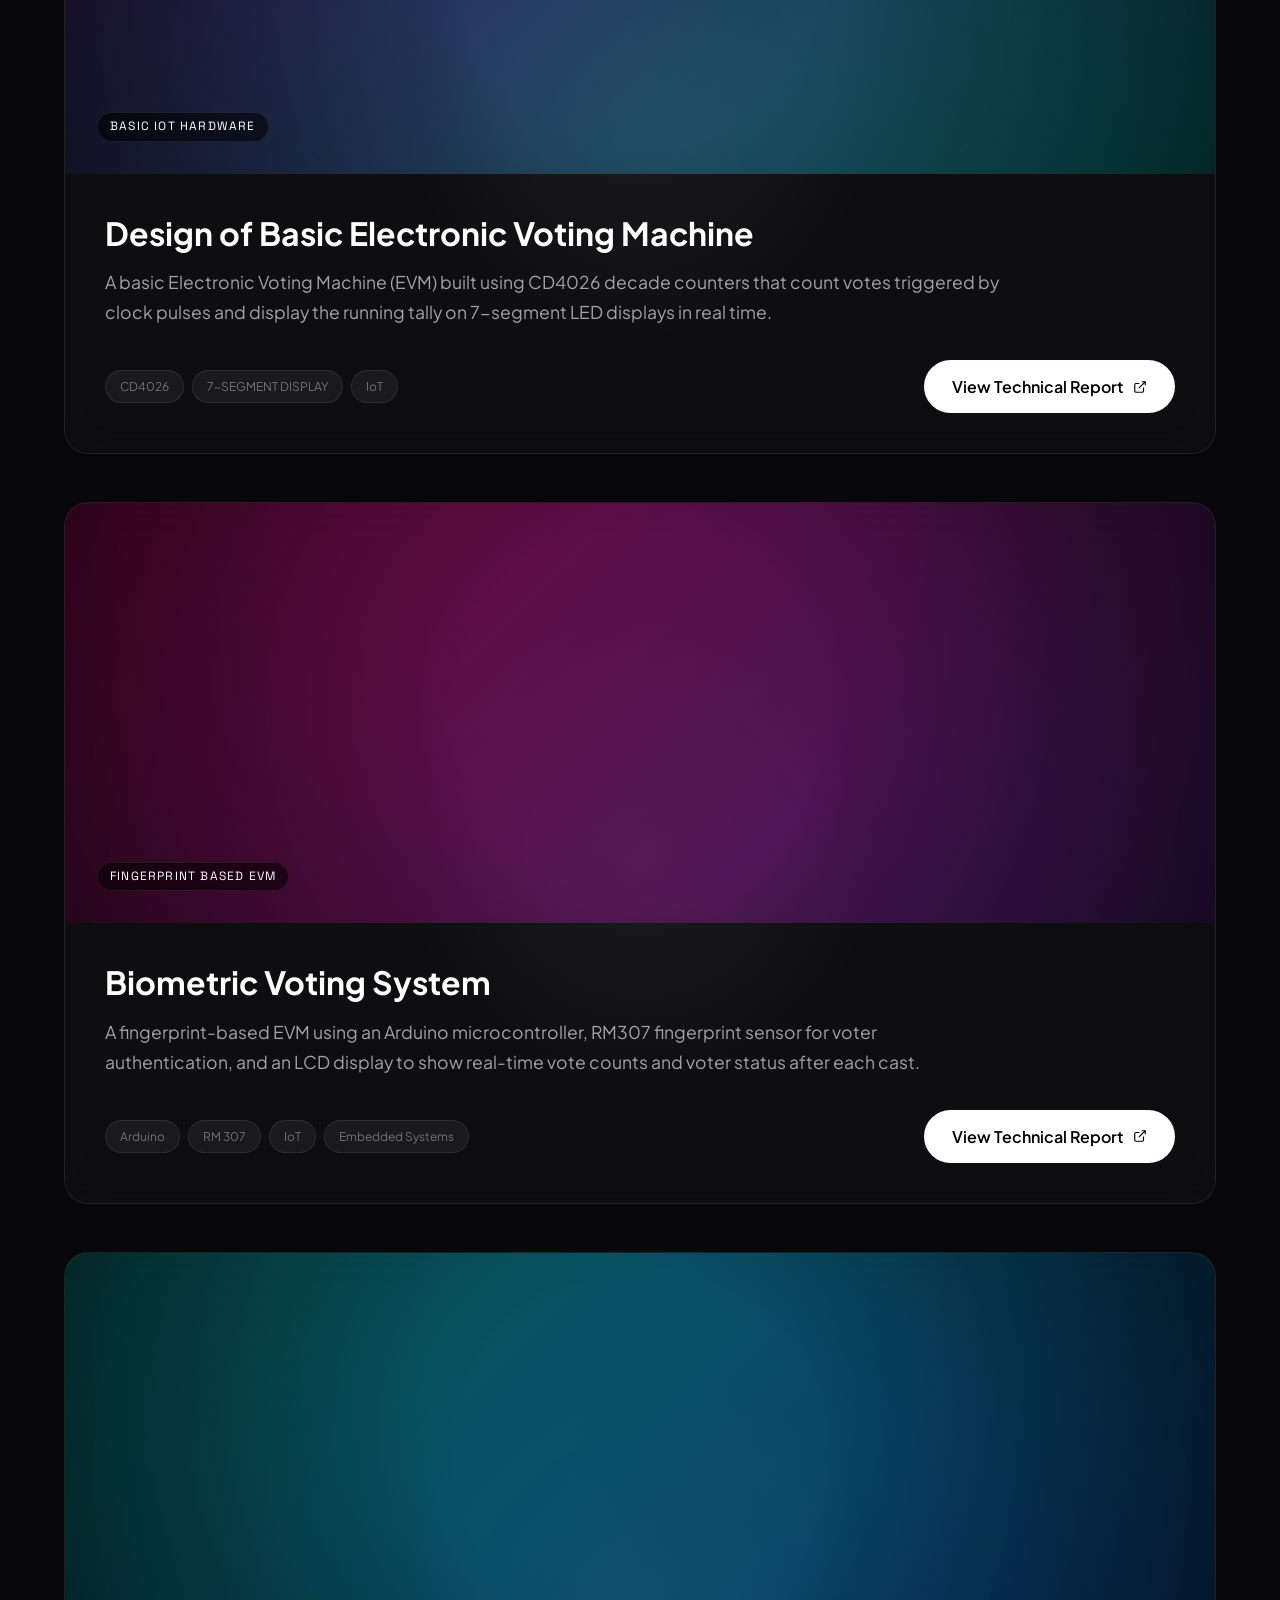
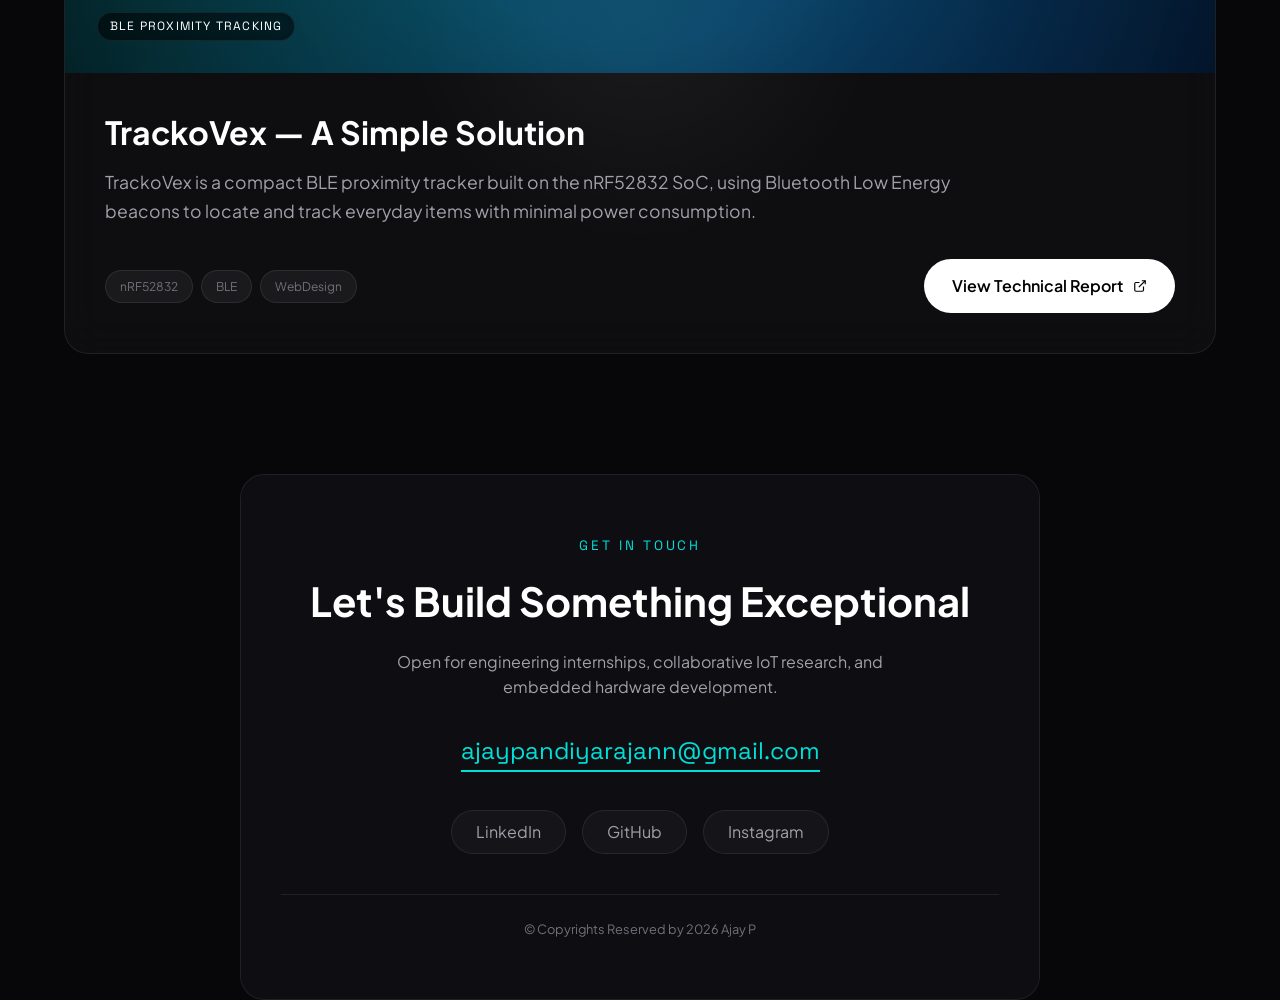
==== commit c80527a9: "Add educational journey and update project sections Added an educational journey section with detail" ====
--- a/index (2).html
+++ b/index (2).html
@@ -22,6 +22,7 @@
             <div class="nav-links">
                 <a href="#hero" class="nav-item active">Home</a>
                 <a href="#about" class="nav-item">About</a>
+                <a href="#education" class="nav-item">Education</a>
                 <a href="#skills" class="nav-item">Skills</a>
                 <a href="#certifications" class="nav-item">Achievements</a>
                 <a href="#projects" class="nav-item">Projects</a>
@@ -98,6 +99,88 @@
             </div>
         </section>
 
+        <!-- Educational Journey Section -->
+        <section id="education" class="section reveal">
+            <div class="container">
+                <div class="section-header">
+                    <span class="section-subtitle">ACADEMIC FOUNDATION</span>
+                    <h2 class="section-title">Educational Journey</h2>
+                </div>
+
+                <div style="display: grid; grid-template-columns: repeat(auto-fit, minmax(360px, 1fr)); gap: 24px;">
+                    
+                    <!-- Education 1 -->
+                    <div class="glass-card" style="display: flex; flex-direction: column; justify-content: space-between; min-height: 280px; padding: 36px;">
+                        <div class="card-glow"></div>
+                        <div>
+                            <div style="display: flex; align-items: flex-start; gap: 16px; margin-bottom: 24px;">
+                                <div style="font-size: 2rem; background: rgba(255, 255, 255, 0.05); border: 1px solid var(--border-glass); padding: 12px; border-radius: 16px; display: flex; align-items: center; justify-content: center;">
+                                    🎓
+                                </div>
+                                <div>
+                                    <h3 style="font-size: 1.4rem; font-weight: 700; margin-bottom: 4px; line-height: 1.2;">Mepco Schlenk Engineering College</h3>
+                                    <p style="color: var(--text-secondary); font-size: 0.95rem;">Electronics and Communication Engineering (ECE)</p>
+                                </div>
+                            </div>
+                            
+                            <hr style="border: none; border-top: 1px solid var(--border-glass); margin-bottom: 20px;">
+
+                            <div style="display: flex; gap: 40px; margin-bottom: 24px;">
+                                <div>
+                                    <span style="display: block; font-family: var(--font-mono); font-size: 0.75rem; color: var(--text-muted); text-transform: uppercase; letter-spacing: 0.1em; margin-bottom: 4px;">PERIOD</span>
+                                    <span style="font-weight: 600; font-size: 0.95rem;">Sep 2024 – Present</span>
+                                </div>
+                                <div>
+                                    <span style="display: block; font-family: var(--font-mono); font-size: 0.75rem; color: var(--text-muted); text-transform: uppercase; letter-spacing: 0.1em; margin-bottom: 4px;">GRADE</span>
+                                    <span style="font-weight: 700; font-size: 1.05rem; color: var(--accent-cyan);">8.4 CGPA</span>
+                                </div>
+                            </div>
+                        </div>
+
+                        <div>
+                            <span style="display: block; font-family: var(--font-mono); font-size: 0.75rem; color: var(--text-muted); text-transform: uppercase; letter-spacing: 0.1em; margin-bottom: 8px;">SKILLS &amp; FOCUS</span>
+                            <p style="font-size: 0.9rem; color: var(--text-secondary);">C (Programming Language), C++, Embedded Systems, VLSI Design</p>
+                        </div>
+                    </div>
+
+                    <!-- Education 2 -->
+                    <div class="glass-card" style="display: flex; flex-direction: column; justify-content: space-between; min-height: 280px; padding: 36px;">
+                        <div class="card-glow"></div>
+                        <div>
+                            <div style="display: flex; align-items: flex-start; gap: 16px; margin-bottom: 24px;">
+                                <div style="font-size: 2rem; background: rgba(255, 255, 255, 0.05); border: 1px solid var(--border-glass); padding: 12px; border-radius: 16px; display: flex; align-items: center; justify-content: center;">
+                                    🎓
+                                </div>
+                                <div>
+                                    <h3 style="font-size: 1.4rem; font-weight: 700; margin-bottom: 4px; line-height: 1.2;">TVS Matriculation Higher Secondary School</h3>
+                                    <p style="color: var(--text-secondary); font-size: 0.95rem;">Biology, General</p>
+                                </div>
+                            </div>
+                            
+                            <hr style="border: none; border-top: 1px solid var(--border-glass); margin-bottom: 20px;">
+
+                            <div style="display: flex; gap: 40px; margin-bottom: 24px;">
+                                <div>
+                                    <span style="display: block; font-family: var(--font-mono); font-size: 0.75rem; color: var(--text-muted); text-transform: uppercase; letter-spacing: 0.1em; margin-bottom: 4px;">PERIOD</span>
+                                    <span style="font-weight: 600; font-size: 0.95rem;">Jun 2011 – May 2023</span>
+                                </div>
+                                <div>
+                                    <span style="display: block; font-family: var(--font-mono); font-size: 0.75rem; color: var(--text-muted); text-transform: uppercase; letter-spacing: 0.1em; margin-bottom: 4px;">GRADE</span>
+                                    <span style="font-weight: 700; font-size: 1.05rem; color: var(--accent-pink);">83.83 %</span>
+                                </div>
+                            </div>
+                        </div>
+
+                        <div>
+                            <span style="display: block; font-family: var(--font-mono); font-size: 0.75rem; color: var(--text-muted); text-transform: uppercase; letter-spacing: 0.1em; margin-bottom: 8px;">ACTIVITIES &amp; SKILLS</span>
+                            <p style="font-size: 0.9rem; color: var(--text-secondary);">1. Football &nbsp; 2. Athletics</p>
+                        </div>
+                    </div>
+
+                </div>
+            </div>
+        </section>
+
         <!-- Skills Section -->
         <section id="skills" class="section reveal">
             <div class="container">
@@ -142,7 +225,7 @@
             </div>
         </section>
 
-        <!-- Certifications & Achievements Section (Grid Style matching NJD interface) -->
+        <!-- Certifications & Achievements Section -->
         <section id="certifications" class="section reveal">
             <div class="container">
                 <div class="section-header text-center">
@@ -150,7 +233,6 @@
                     <h2 class="section-title">Achievements &amp; Certifications</h2>
                 </div>
 
-                <!-- 3-Column Certificate Grid Layout -->
                 <div class="cert-grid" style="display: grid; grid-template-columns: repeat(auto-fit, minmax(300px, 1fr)); gap: 24px;">
                     
                     <!-- Cert 1 -->
@@ -241,7 +323,7 @@
             </div>
         </section>
 
-        <!-- Projects Asymmetric Grid Section -->
+        <!-- Full-Width Page Projects Section -->
         <section id="projects" class="section reveal">
             <div class="container">
                 <div class="section-header text-center">
@@ -249,85 +331,87 @@
                     <h2 class="section-title">Featured Projects</h2>
                 </div>
 
-                <div class="bento-grid projects-bento">
-                    <!-- Project 1 -->
-                    <div class="glass-card project-card bento-span-2">
-                        <div class="card-glow"></div>
-                        <div class="project-preview">
-                            <div class="preview-overlay"></div>
-                            <span class="project-category">Basic IoT</span>
-                        </div>
-                        <div class="project-content">
-                            <h3 class="project-title">Design of Basic Electronic Voting Machine</h3>
-                            <p class="project-desc">
+                <div style="display: flex; flex-direction: column; gap: 48px;">
+                    
+                    <!-- Full-Width Project 1 -->
+                    <div class="glass-card" style="padding: 0; overflow: hidden; display: flex; flex-direction: column;">
+                        <div class="card-glow"></div>
+                        <div style="height: 420px; width: 100%; position: relative; background: linear-gradient(135deg, rgba(121, 40, 202, 0.4), rgba(0, 223, 216, 0.4)); display: flex; align-items: flex-end; padding: 32px;">
+                            <div style="position: absolute; top: 0; left: 0; width: 100%; height: 100%; background: radial-gradient(circle at center, transparent 30%, rgba(0,0,0,0.6)); pointer-events: none;"></div>
+                            <span class="project-category" style="position: relative; z-index: 2;">BASIC IOT HARDWARE</span>
+                        </div>
+                        <div style="padding: 40px; display: flex; flex-direction: column; gap: 16px;">
+                            <h3 style="font-size: 2rem; font-weight: 700; line-height: 1.2;">Design of Basic Electronic Voting Machine</h3>
+                            <p style="color: var(--text-secondary); font-size: 1.1rem; max-width: 900px; line-height: 1.7;">
                                 A basic Electronic Voting Machine (EVM) built using CD4026 decade counters that count votes triggered by clock pulses and display the running tally on 7-segment LED displays in real time.
                             </p>
-                            <div class="project-footer">
+                            <div style="display: flex; justify-content: space-between; align-items: center; flex-wrap: wrap; gap: 20px; margin-top: 16px;">
                                 <div class="project-tags">
-                                    <span>CD4026</span>
-                                    <span>7-SEGMENT DISPLAY</span>
-                                    <span>IoT</span>
-                                </div>
-                                <a href="Design of Electronic Voting Machine.pdf" target="_blank" class="btn-action">
-                                    <span>View Report</span>
+                                    <span class="glass-tag">CD4026</span>
+                                    <span class="glass-tag">7-SEGMENT DISPLAY</span>
+                                    <span class="glass-tag">IoT</span>
+                                </div>
+                                <a href="Design of Electronic Voting Machine.pdf" target="_blank" class="btn-primary">
+                                    <span>View Technical Report</span>
                                     <svg width="14" height="14" viewBox="0 0 24 24" fill="none" stroke="currentColor" stroke-width="2"><path d="M18 13v6a2 2 0 0 1-2 2H5a2 2 0 0 1-2-2V8a2 2 0 0 1 2-2h6"></path><polyline points="15 3 21 3 21 9"></polyline><line x1="10" y1="14" x2="21" y2="3"></line></svg>
                                 </a>
                             </div>
                         </div>
                     </div>
 
-                    <!-- Project 2 -->
-                    <div class="glass-card project-card">
-                        <div class="card-glow"></div>
-                        <div class="project-preview">
-                            <div class="preview-overlay"></div>
-                            <span class="project-category">Fingerprint Based EVM</span>
-                        </div>
-                        <div class="project-content">
-                            <h3 class="project-title">Biometric Voting</h3>
-                            <p class="project-desc">
+                    <!-- Full-Width Project 2 -->
+                    <div class="glass-card" style="padding: 0; overflow: hidden; display: flex; flex-direction: column;">
+                        <div class="card-glow"></div>
+                        <div style="height: 420px; width: 100%; position: relative; background: linear-gradient(135deg, rgba(255, 0, 128, 0.4), rgba(121, 40, 202, 0.4)); display: flex; align-items: flex-end; padding: 32px;">
+                            <div style="position: absolute; top: 0; left: 0; width: 100%; height: 100%; background: radial-gradient(circle at center, transparent 30%, rgba(0,0,0,0.6)); pointer-events: none;"></div>
+                            <span class="project-category" style="position: relative; z-index: 2;">FINGERPRINT BASED EVM</span>
+                        </div>
+                        <div style="padding: 40px; display: flex; flex-direction: column; gap: 16px;">
+                            <h3 style="font-size: 2rem; font-weight: 700; line-height: 1.2;">Biometric Voting System</h3>
+                            <p style="color: var(--text-secondary); font-size: 1.1rem; max-width: 900px; line-height: 1.7;">
                                 A fingerprint-based EVM using an Arduino microcontroller, RM307 fingerprint sensor for voter authentication, and an LCD display to show real-time vote counts and voter status after each cast.
                             </p>
-                            <div class="project-footer">
+                            <div style="display: flex; justify-content: space-between; align-items: center; flex-wrap: wrap; gap: 20px; margin-top: 16px;">
                                 <div class="project-tags">
-                                    <span>Arduino</span>
-                                    <span>RM 307</span>
-                                    <span>IoT</span>
-                                    <span>Embedded Systems</span>
-                                </div>
-                                <a href="Fingerprint based Electronic Voting Machine.pdf" target="_blank" class="btn-action">
-                                    <span>View Report</span>
+                                    <span class="glass-tag">Arduino</span>
+                                    <span class="glass-tag">RM 307</span>
+                                    <span class="glass-tag">IoT</span>
+                                    <span class="glass-tag">Embedded Systems</span>
+                                </div>
+                                <a href="Fingerprint based Electronic Voting Machine.pdf" target="_blank" class="btn-primary">
+                                    <span>View Technical Report</span>
                                     <svg width="14" height="14" viewBox="0 0 24 24" fill="none" stroke="currentColor" stroke-width="2"><path d="M18 13v6a2 2 0 0 1-2 2H5a2 2 0 0 1-2-2V8a2 2 0 0 1 2-2h6"></path><polyline points="15 3 21 3 21 9"></polyline><line x1="10" y1="14" x2="21" y2="3"></line></svg>
                                 </a>
                             </div>
                         </div>
                     </div>
 
-                    <!-- Project 3 -->
-                    <div class="glass-card project-card bento-span-3">
-                        <div class="card-glow"></div>
-                        <div class="project-preview horizontal">
-                            <div class="preview-overlay"></div>
-                            <span class="project-category">BLE Proximity Tracking</span>
-                        </div>
-                        <div class="project-content">
-                            <h3 class="project-title">TrackoVex- a simple solution.</h3>
-                            <p class="project-desc">
+                    <!-- Full-Width Project 3 -->
+                    <div class="glass-card" style="padding: 0; overflow: hidden; display: flex; flex-direction: column;">
+                        <div class="card-glow"></div>
+                        <div style="height: 420px; width: 100%; position: relative; background: linear-gradient(135deg, rgba(0, 223, 216, 0.4), rgba(0, 112, 243, 0.4)); display: flex; align-items: flex-end; padding: 32px;">
+                            <div style="position: absolute; top: 0; left: 0; width: 100%; height: 100%; background: radial-gradient(circle at center, transparent 30%, rgba(0,0,0,0.6)); pointer-events: none;"></div>
+                            <span class="project-category" style="position: relative; z-index: 2;">BLE PROXIMITY TRACKING</span>
+                        </div>
+                        <div style="padding: 40px; display: flex; flex-direction: column; gap: 16px;">
+                            <h3 style="font-size: 2rem; font-weight: 700; line-height: 1.2;">TrackoVex — A Simple Solution</h3>
+                            <p style="color: var(--text-secondary); font-size: 1.1rem; max-width: 900px; line-height: 1.7;">
                                 TrackoVex is a compact BLE proximity tracker built on the nRF52832 SoC, using Bluetooth Low Energy beacons to locate and track everyday items with minimal power consumption.
                             </p>
-                            <div class="project-footer">
+                            <div style="display: flex; justify-content: space-between; align-items: center; flex-wrap: wrap; gap: 20px; margin-top: 16px;">
                                 <div class="project-tags">
-                                    <span>nRF52832</span>
-                                    <span>BLE</span>
-                                    <span>WebDesign</span>
-                                </div>
-                                <a href="TrackoVex Report.pdf" target="_blank" class="btn-action">
-                                    <span>View Report</span>
+                                    <span class="glass-tag">nRF52832</span>
+                                    <span class="glass-tag">BLE</span>
+                                    <span class="glass-tag">WebDesign</span>
+                                </div>
+                                <a href="TrackoVex Report.pdf" target="_blank" class="btn-primary">
+                                    <span>View Technical Report</span>
                                     <svg width="14" height="14" viewBox="0 0 24 24" fill="none" stroke="currentColor" stroke-width="2"><path d="M18 13v6a2 2 0 0 1-2 2H5a2 2 0 0 1-2-2V8a2 2 0 0 1 2-2h6"></path><polyline points="15 3 21 3 21 9"></polyline><line x1="10" y1="14" x2="21" y2="3"></line></svg>
                                 </a>
                             </div>
                         </div>
                     </div>
+
                 </div>
             </div>
         </section>
--- a/style.css
+++ b/style.css
@@ -47,6 +47,7 @@
   line-height: 1.6;
   -webkit-font-smoothing: antialiased;
   position: relative;
+  transition: background-color 0.4s ease, color 0.4s ease;
 }
 
 /* Background Ambient Orbs */
@@ -194,6 +195,7 @@
   border: 1px solid var(--border-glass);
   border-radius: 100px;
   box-shadow: 0 10px 30px rgba(0, 0, 0, 0.5);
+  transition: var(--transition-smooth);
 }
 
 .nav-logo {
@@ -225,6 +227,15 @@
 }
 
 /* Buttons */
+.theme-toggle-btn {
+  transition: var(--transition-smooth);
+}
+
+.theme-toggle-btn:hover {
+  transform: scale(1.1);
+  border-color: var(--accent-cyan) !important;
+}
+
 .btn-glow {
   background: var(--accent-gradient);
   padding: 8px 20px;
@@ -358,7 +369,7 @@
   position: relative;
 }
 
-/* UPDATED GLASS AVATAR FRAME: Forces clipping and prevents overflowing */
+/* GLASS AVATAR FRAME */
 .glass-avatar-frame {
   position: relative;
   width: 340px;
@@ -368,7 +379,7 @@
   -webkit-backdrop-filter: blur(20px);
   border: 1px solid var(--border-glass-bright);
   border-radius: 32px;
-  overflow: hidden; /* Clips the image inside the card boundaries */
+  overflow: hidden;
 }
 
 .avatar-glow {
@@ -381,11 +392,10 @@
   z-index: -1;
 }
 
-/* UPDATED AVATAR IMAGE: Fills parent container completely with smooth proportions */
 .avatar-img {
   width: 100%;
   height: 100%;
-  object-fit: cover; /* Prevents stretching and scales photo proportionally */
+  object-fit: cover;
   object-position: center;
   border-radius: inherit;
   display: block;
@@ -404,7 +414,6 @@
   border-radius: 32px;
 }
 
-/* UPDATED FLOATING TAGS: Keeps pills on top of the image container */
 .floating-tag {
   position: absolute;
   background: rgba(10, 10, 15, 0.85);
@@ -419,7 +428,7 @@
   font-size: 0.85rem;
   font-weight: 500;
   box-shadow: 0 10px 20px rgba(0,0,0,0.4);
-  z-index: 10; /* Ensures tags render over the image frame */
+  z-index: 10;
 }
 
 .tag-1 { top: 16px; left: 16px; }
@@ -508,52 +517,27 @@
 .skill-icon { font-size: 1.5rem; }
 .skill-desc { color: var(--text-muted); font-size: 0.95rem; }
 
-/* Certification Bento Cards */
-.badge-pill {
-  display: inline-block;
-  font-family: var(--font-mono);
-  font-size: 0.75rem;
-  letter-spacing: 0.1em;
-  color: var(--accent-pink);
-  margin-bottom: 16px;
-}
-
-.card-heading {
-  font-size: 1.5rem;
-  margin-bottom: 12px;
-}
-
-.card-text {
-  color: var(--text-secondary);
-  font-size: 0.95rem;
-  margin-bottom: 20px;
-}
-
-.cert-list {
-  display: flex;
-  flex-direction: column;
-  gap: 16px;
-  margin-top: 24px;
-}
-
-.cert-item {
-  display: flex;
-  align-items: flex-start;
-  gap: 12px;
-}
-
-.cert-dot {
-  width: 8px;
-  height: 8px;
-  background: var(--accent-cyan);
-  border-radius: 50%;
-  margin-top: 8px;
-}
-
-.cert-meta {
-  display: block;
-  font-size: 0.85rem;
-  color: var(--text-muted);
+/* Certifications Section Styling */
+.cert-card-item {
+  transition: var(--transition-smooth);
+}
+
+.cert-card-item:hover {
+  transform: translateY(-6px);
+  border-color: var(--accent-cyan);
+  box-shadow: 0 12px 30px rgba(0, 223, 216, 0.15);
+}
+
+.cert-img-wrapper img {
+  transition: transform 0.4s cubic-bezier(0.16, 1, 0.3, 1);
+}
+
+.cert-card-item:hover .cert-img-wrapper img {
+  transform: scale(1.03);
+}
+
+.cert-tag {
+  color: var(--accent-cyan);
 }
 
 /* Projects Section */
@@ -701,6 +685,85 @@
 .reveal.active {
   opacity: 1;
   transform: translateY(0);
+}
+
+/* ==========================================================================
+   LIGHT MODE OVERRIDES
+   ========================================================================== */
+
+body.light-mode {
+  --bg-dark: #f4f6f9;
+  --bg-card: rgba(255, 255, 255, 0.75);
+  --bg-card-hover: rgba(255, 255, 255, 0.9);
+  --border-glass: rgba(0, 0, 0, 0.08);
+  --border-glass-bright: rgba(0, 0, 0, 0.18);
+  --text-primary: #0f172a;
+  --text-secondary: #475569;
+  --text-muted: #64748b;
+
+  background-color: var(--bg-dark);
+  color: var(--text-primary);
+}
+
+body.light-mode .glass-nav {
+  background: rgba(255, 255, 255, 0.8);
+  border-color: rgba(0, 0, 0, 0.1);
+  box-shadow: 0 10px 30px rgba(0, 0, 0, 0.08);
+}
+
+body.light-mode .nav-logo {
+  color: #0f172a;
+}
+
+body.light-mode .nav-item {
+  color: #475569;
+}
+
+body.light-mode .nav-item:hover,
+body.light-mode .nav-item.active {
+  color: #0f172a;
+  text-shadow: none;
+}
+
+body.light-mode .btn-glass {
+  color: #0f172a;
+  background: rgba(0, 0, 0, 0.04);
+}
+
+body.light-mode .btn-glass:hover {
+  background: rgba(0, 0, 0, 0.08);
+  border-color: #0f172a;
+}
+
+body.light-mode .btn-primary {
+  background: #0f172a;
+  color: #ffffff;
+}
+
+body.light-mode .btn-action {
+  background: rgba(0, 0, 0, 0.05);
+  color: #0f172a;
+  border-color: rgba(0, 0, 0, 0.1);
+}
+
+body.light-mode .btn-action:hover {
+  background: #0f172a;
+  color: #ffffff;
+}
+
+body.light-mode .glass-tag {
+  background: rgba(0, 0, 0, 0.04);
+  color: #334155;
+}
+
+body.light-mode .floating-tag {
+  background: rgba(255, 255, 255, 0.9);
+  color: #0f172a;
+  border-color: rgba(0, 0, 0, 0.15);
+}
+
+body.light-mode .cert-card-item img {
+  border: 1px solid #e2e8f0;
 }
 
 /* Responsive Media Queries */
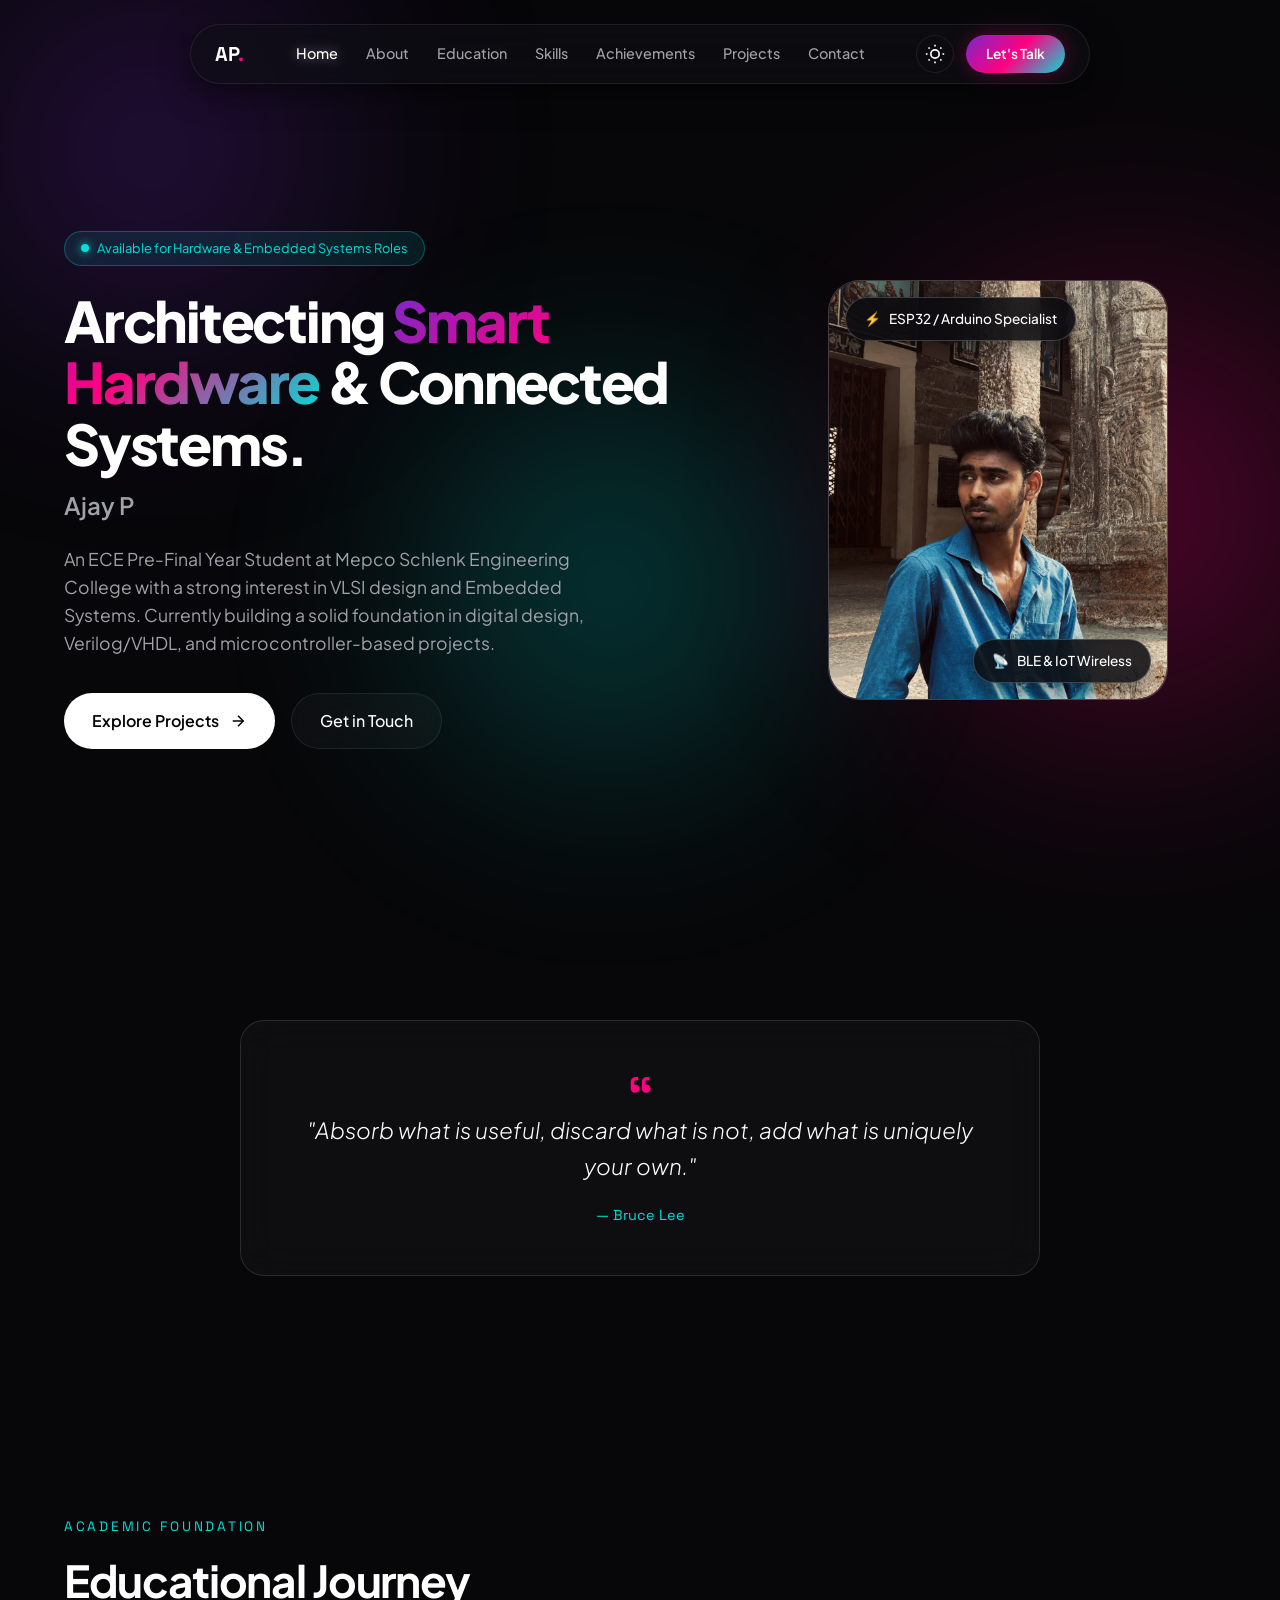
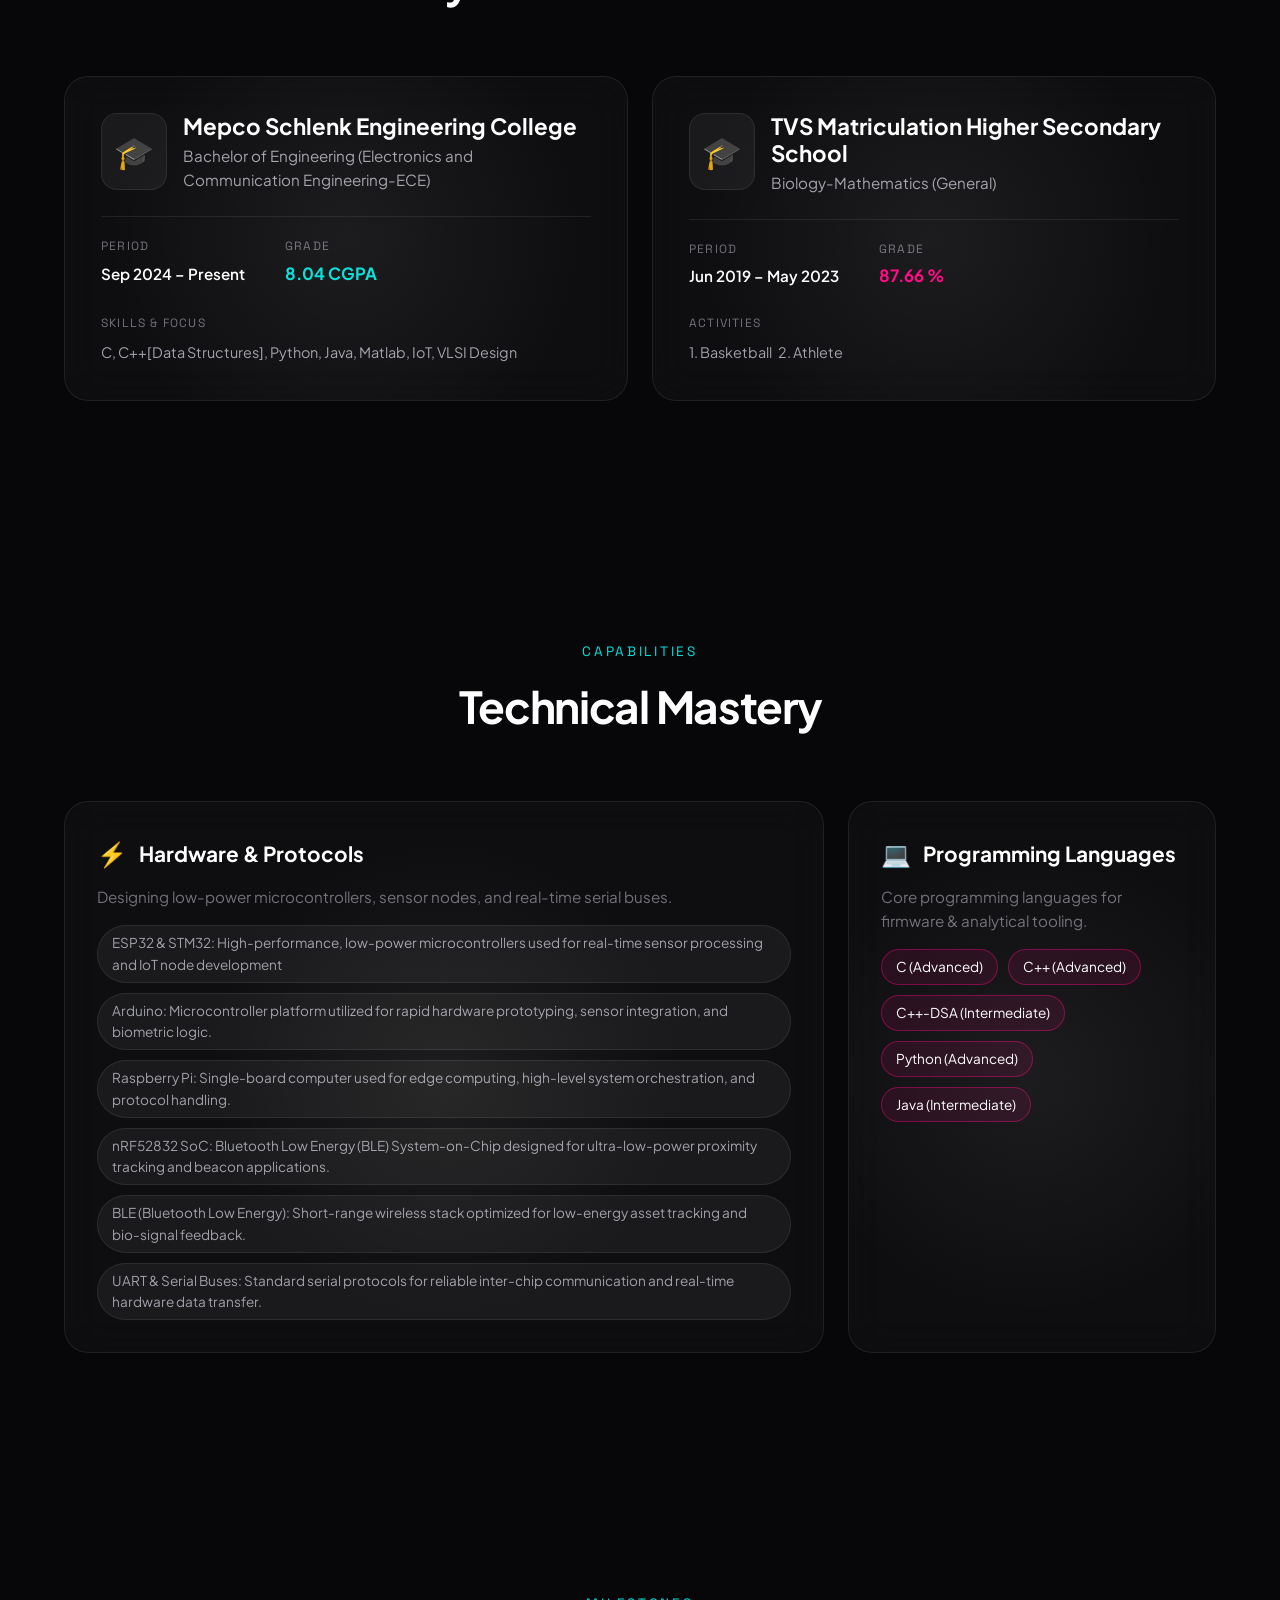
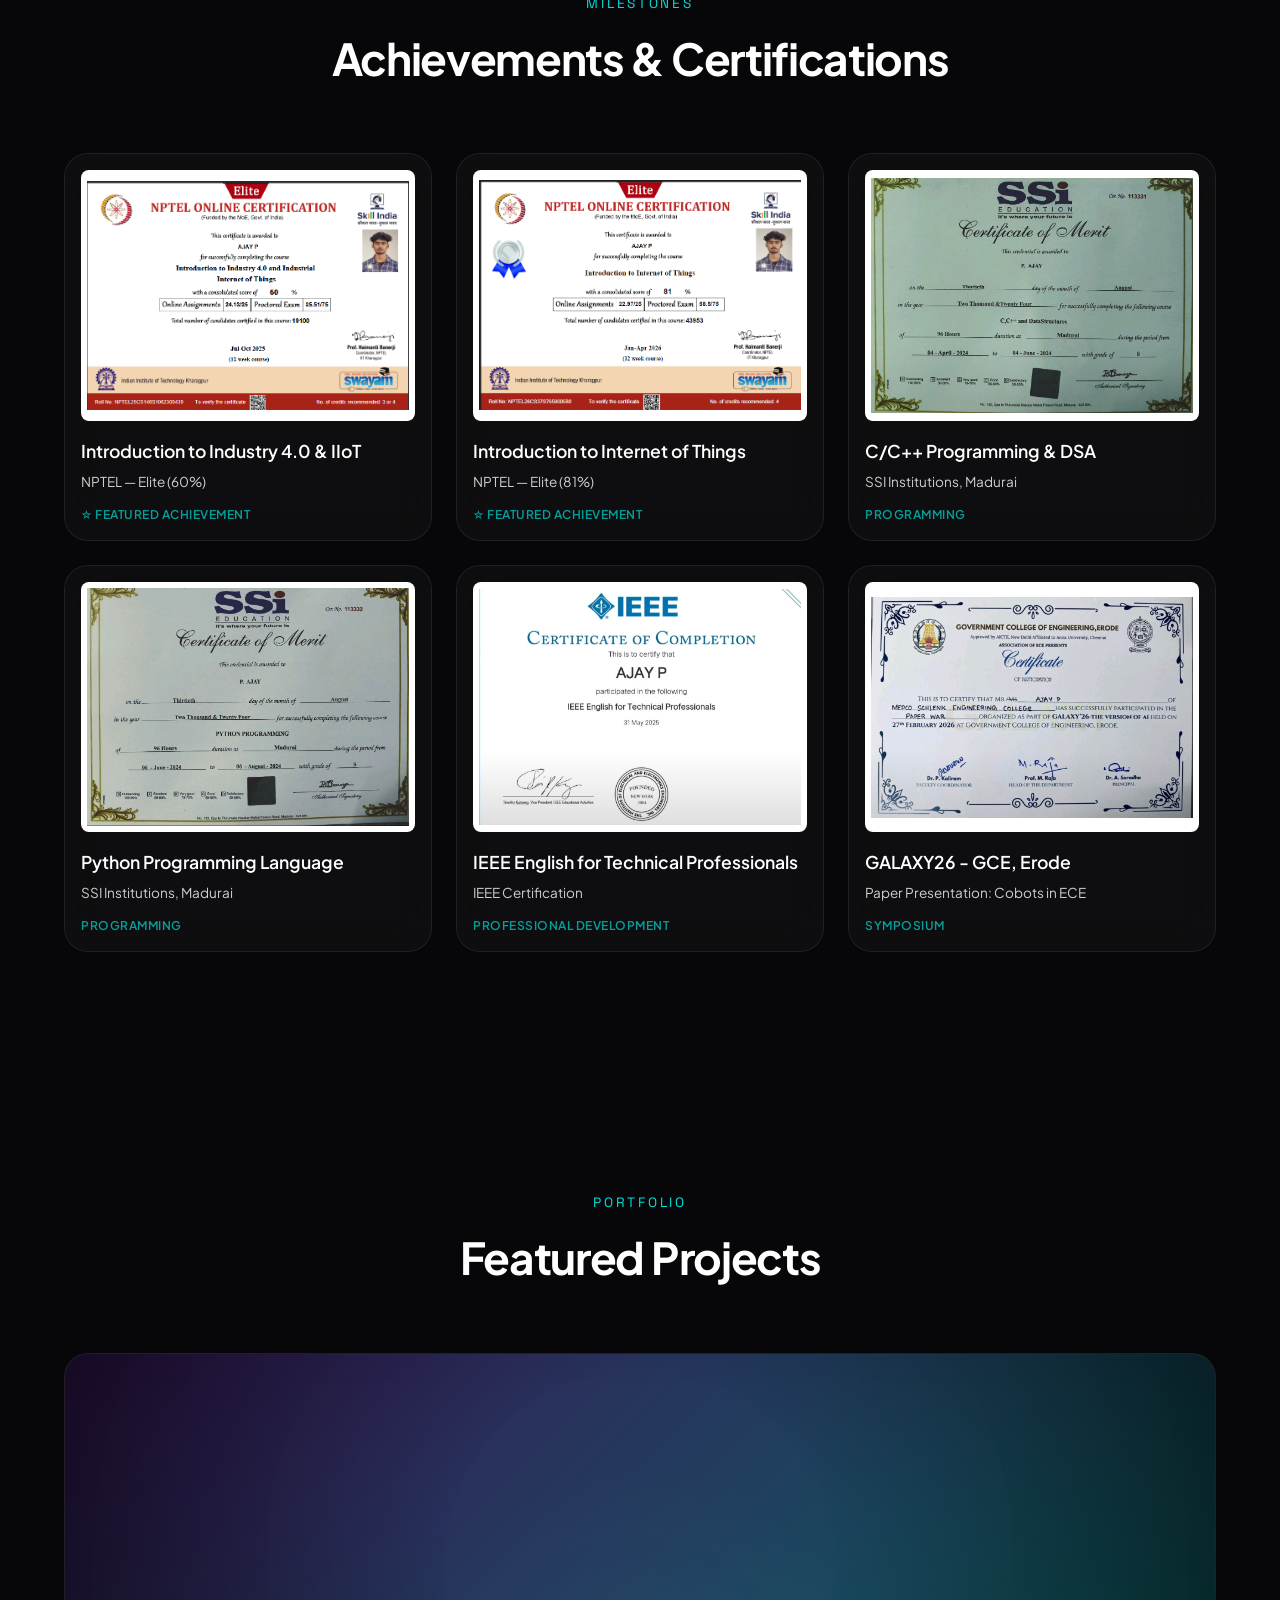
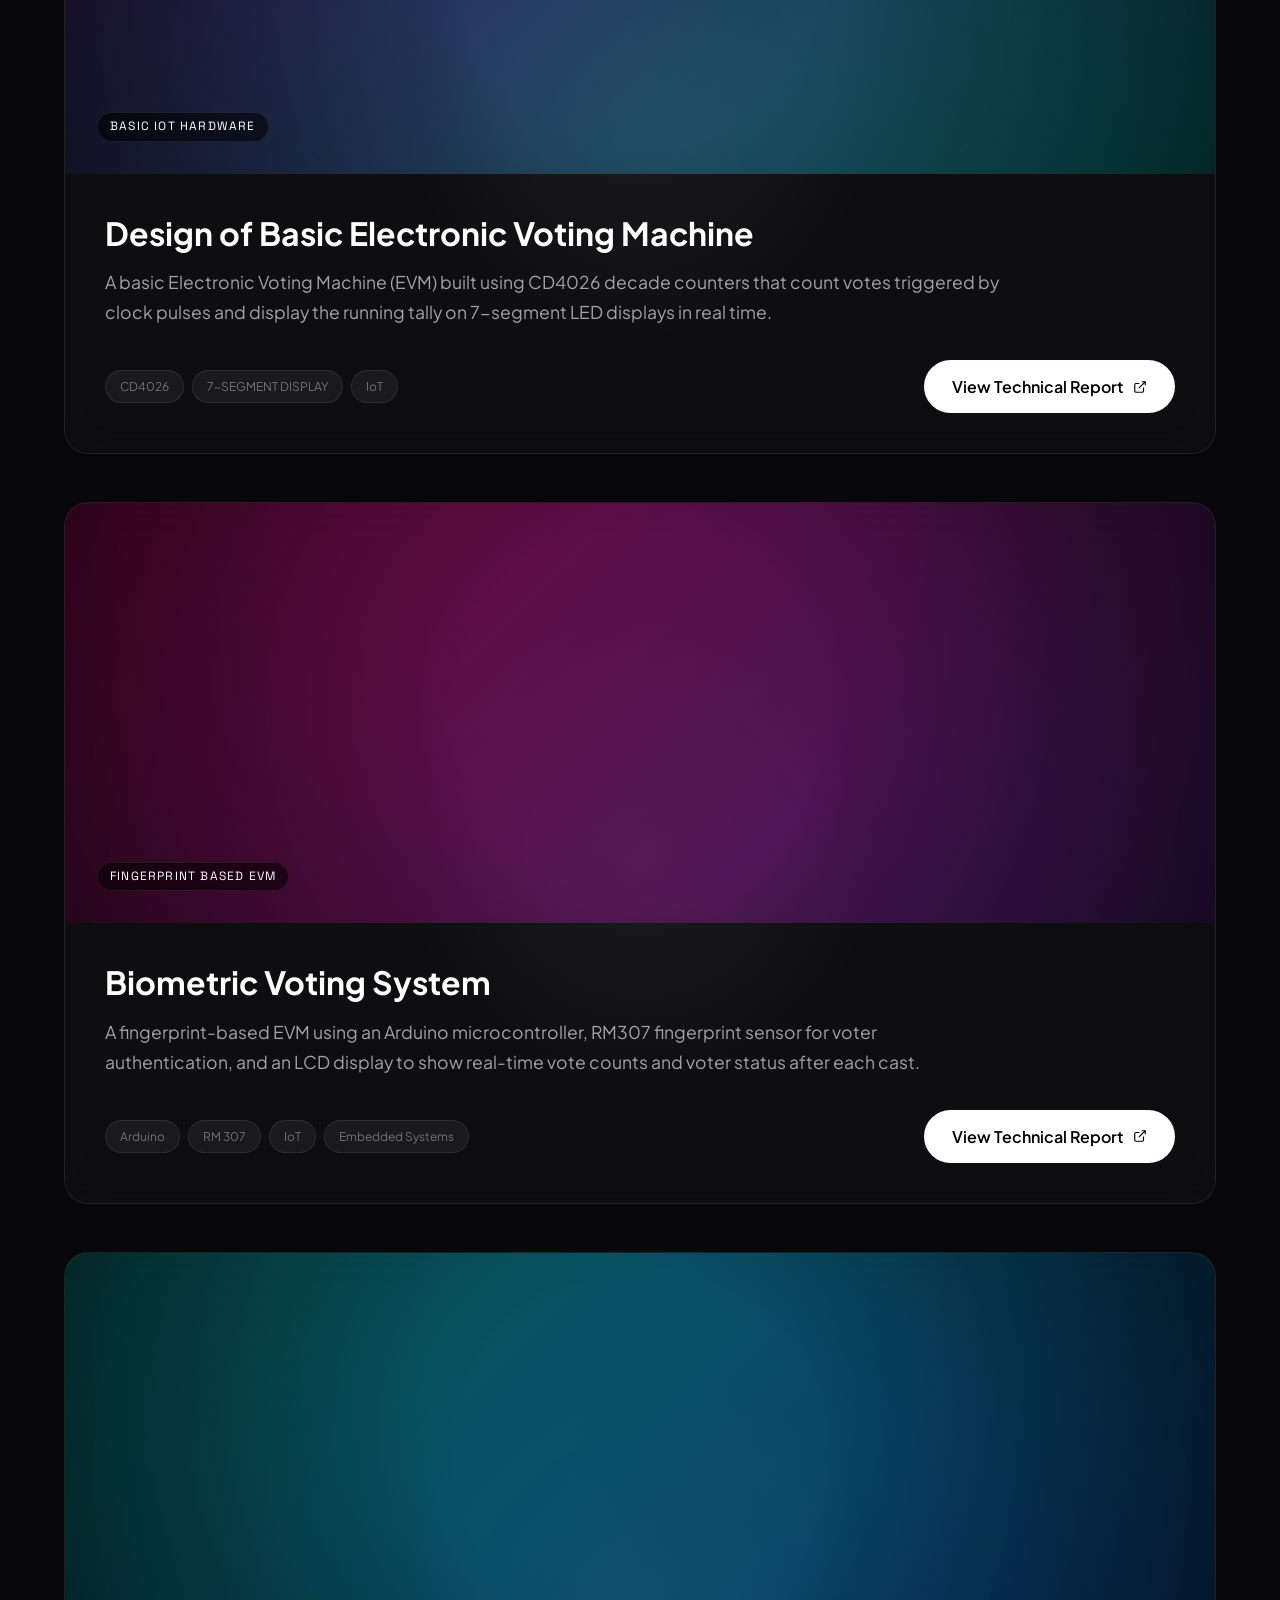
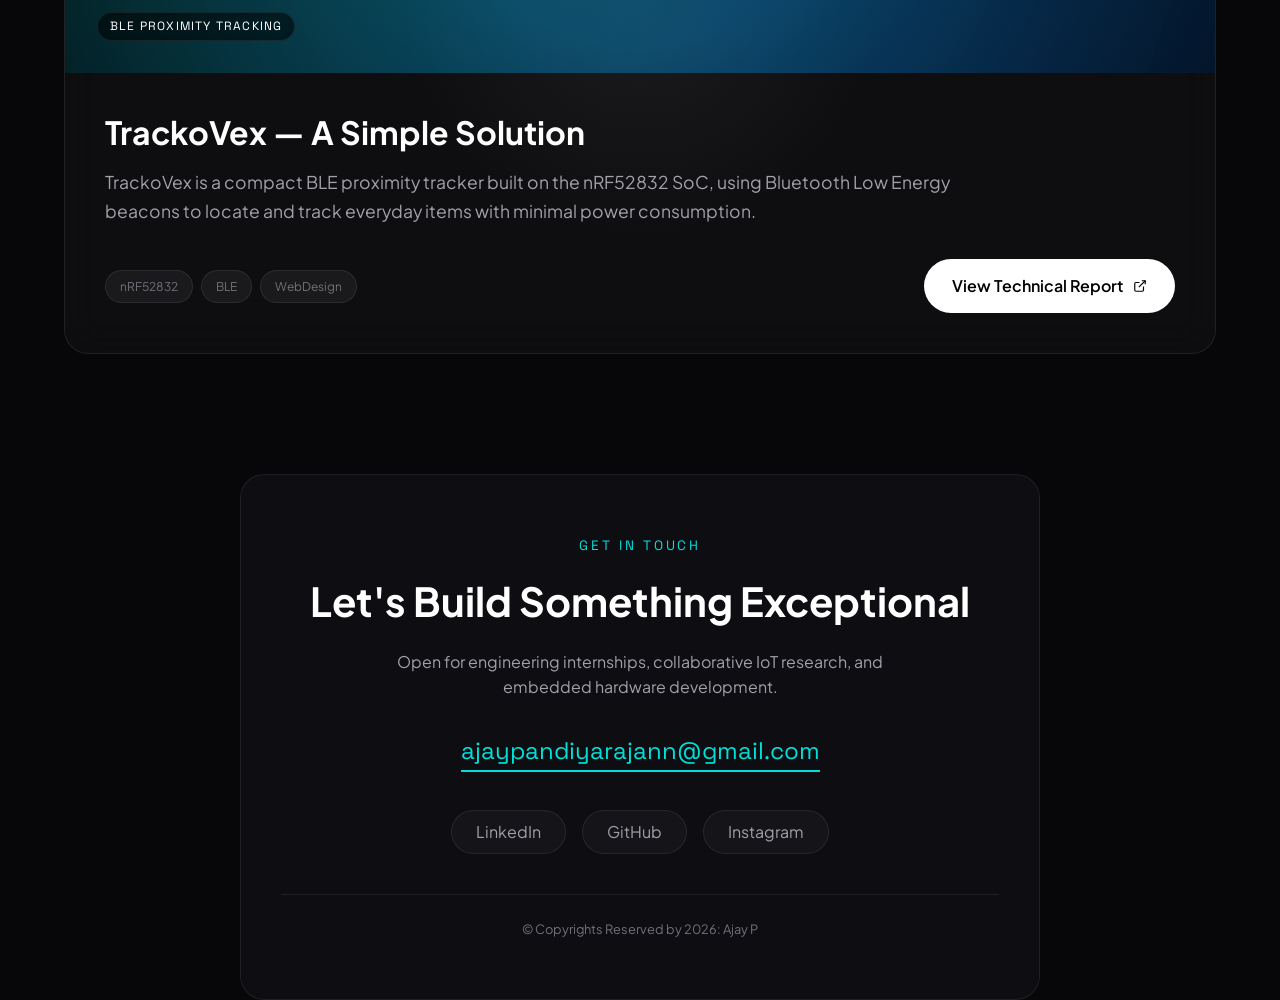
==== commit c77a7d3e: "Update index (2).html" ====
--- a/index (2).html
+++ b/index (2).html
@@ -119,7 +119,7 @@
                                 </div>
                                 <div>
                                     <h3 style="font-size: 1.4rem; font-weight: 700; margin-bottom: 4px; line-height: 1.2;">Mepco Schlenk Engineering College</h3>
-                                    <p style="color: var(--text-secondary); font-size: 0.95rem;">Electronics and Communication Engineering (ECE)</p>
+                                    <p style="color: var(--text-secondary); font-size: 0.95rem;">Bachelor of Engineering (Electronics and Communication Engineering-ECE)</p>
                                 </div>
                             </div>
                             
@@ -132,14 +132,14 @@
                                 </div>
                                 <div>
                                     <span style="display: block; font-family: var(--font-mono); font-size: 0.75rem; color: var(--text-muted); text-transform: uppercase; letter-spacing: 0.1em; margin-bottom: 4px;">GRADE</span>
-                                    <span style="font-weight: 700; font-size: 1.05rem; color: var(--accent-cyan);">8.4 CGPA</span>
+                                    <span style="font-weight: 700; font-size: 1.05rem; color: var(--accent-cyan);">8.04 CGPA</span>
                                 </div>
                             </div>
                         </div>
 
                         <div>
                             <span style="display: block; font-family: var(--font-mono); font-size: 0.75rem; color: var(--text-muted); text-transform: uppercase; letter-spacing: 0.1em; margin-bottom: 8px;">SKILLS &amp; FOCUS</span>
-                            <p style="font-size: 0.9rem; color: var(--text-secondary);">C (Programming Language), C++, Embedded Systems, VLSI Design</p>
+                            <p style="font-size: 0.9rem; color: var(--text-secondary);">C, C++[Data Structures], Python, Java, Matlab, IoT, VLSI Design</p>
                         </div>
                     </div>
 
@@ -153,7 +153,7 @@
                                 </div>
                                 <div>
                                     <h3 style="font-size: 1.4rem; font-weight: 700; margin-bottom: 4px; line-height: 1.2;">TVS Matriculation Higher Secondary School</h3>
-                                    <p style="color: var(--text-secondary); font-size: 0.95rem;">Biology, General</p>
+                                    <p style="color: var(--text-secondary); font-size: 0.95rem;">Biology-Mathematics (General)</p>
                                 </div>
                             </div>
                             
@@ -162,18 +162,18 @@
                             <div style="display: flex; gap: 40px; margin-bottom: 24px;">
                                 <div>
                                     <span style="display: block; font-family: var(--font-mono); font-size: 0.75rem; color: var(--text-muted); text-transform: uppercase; letter-spacing: 0.1em; margin-bottom: 4px;">PERIOD</span>
-                                    <span style="font-weight: 600; font-size: 0.95rem;">Jun 2011 – May 2023</span>
+                                    <span style="font-weight: 600; font-size: 0.95rem;">Jun 2019 – May 2023</span>
                                 </div>
                                 <div>
                                     <span style="display: block; font-family: var(--font-mono); font-size: 0.75rem; color: var(--text-muted); text-transform: uppercase; letter-spacing: 0.1em; margin-bottom: 4px;">GRADE</span>
-                                    <span style="font-weight: 700; font-size: 1.05rem; color: var(--accent-pink);">83.83 %</span>
+                                    <span style="font-weight: 700; font-size: 1.05rem; color: var(--accent-pink);">87.66 %</span>
                                 </div>
                             </div>
                         </div>
 
                         <div>
-                            <span style="display: block; font-family: var(--font-mono); font-size: 0.75rem; color: var(--text-muted); text-transform: uppercase; letter-spacing: 0.1em; margin-bottom: 8px;">ACTIVITIES &amp; SKILLS</span>
-                            <p style="font-size: 0.9rem; color: var(--text-secondary);">1. Football &nbsp; 2. Athletics</p>
+                            <span style="display: block; font-family: var(--font-mono); font-size: 0.75rem; color: var(--text-muted); text-transform: uppercase; letter-spacing: 0.1em; margin-bottom: 8px;">ACTIVITIES</span>
+                            <p style="font-size: 0.9rem; color: var(--text-secondary);">1. Basketball &nbsp; 2. Athlete </p>
                         </div>
                     </div>
 
@@ -434,7 +434,7 @@
                     </div>
 
                     <div class="footer-bottom">
-                        <p>&copy; Copyrights Reserved by 2026 Ajay P</p>
+                        <p>&copy; Copyrights Reserved by 2026: Ajay P</p>
                     </div>
                 </div>
             </div>
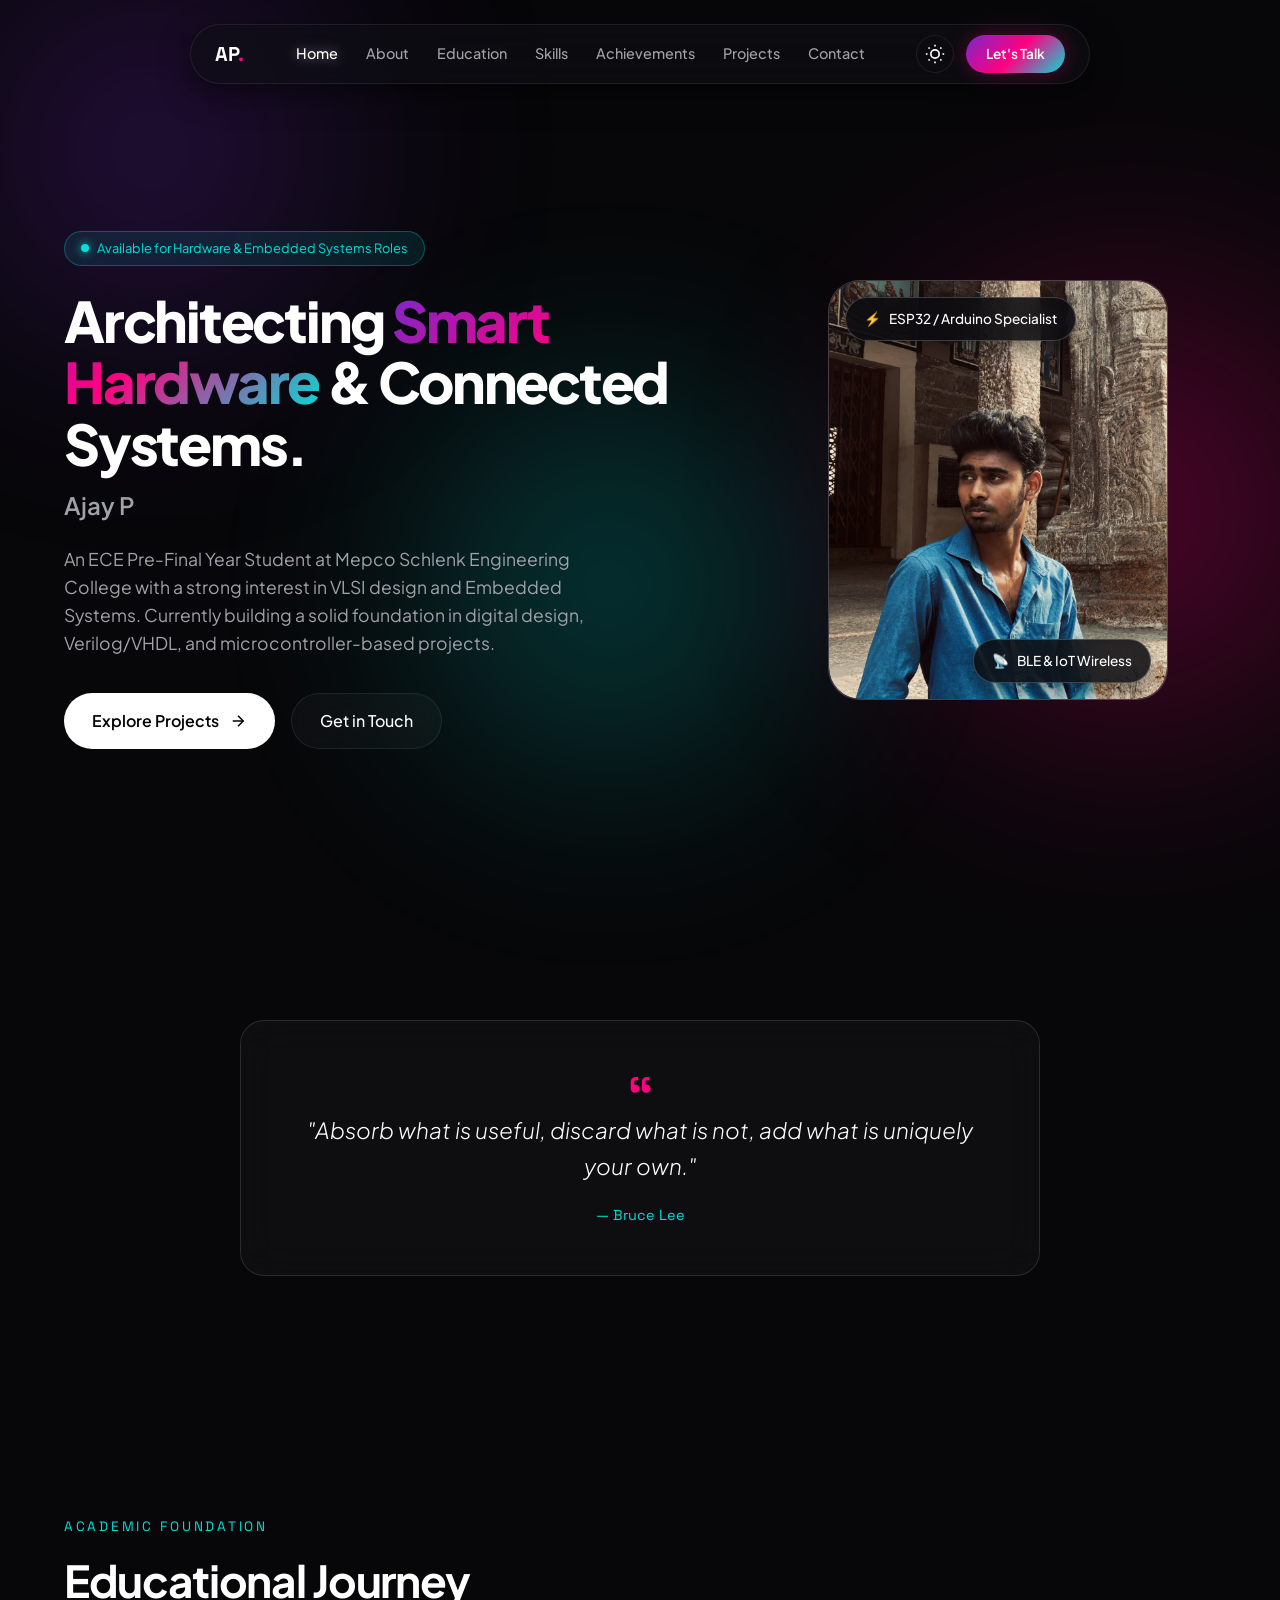
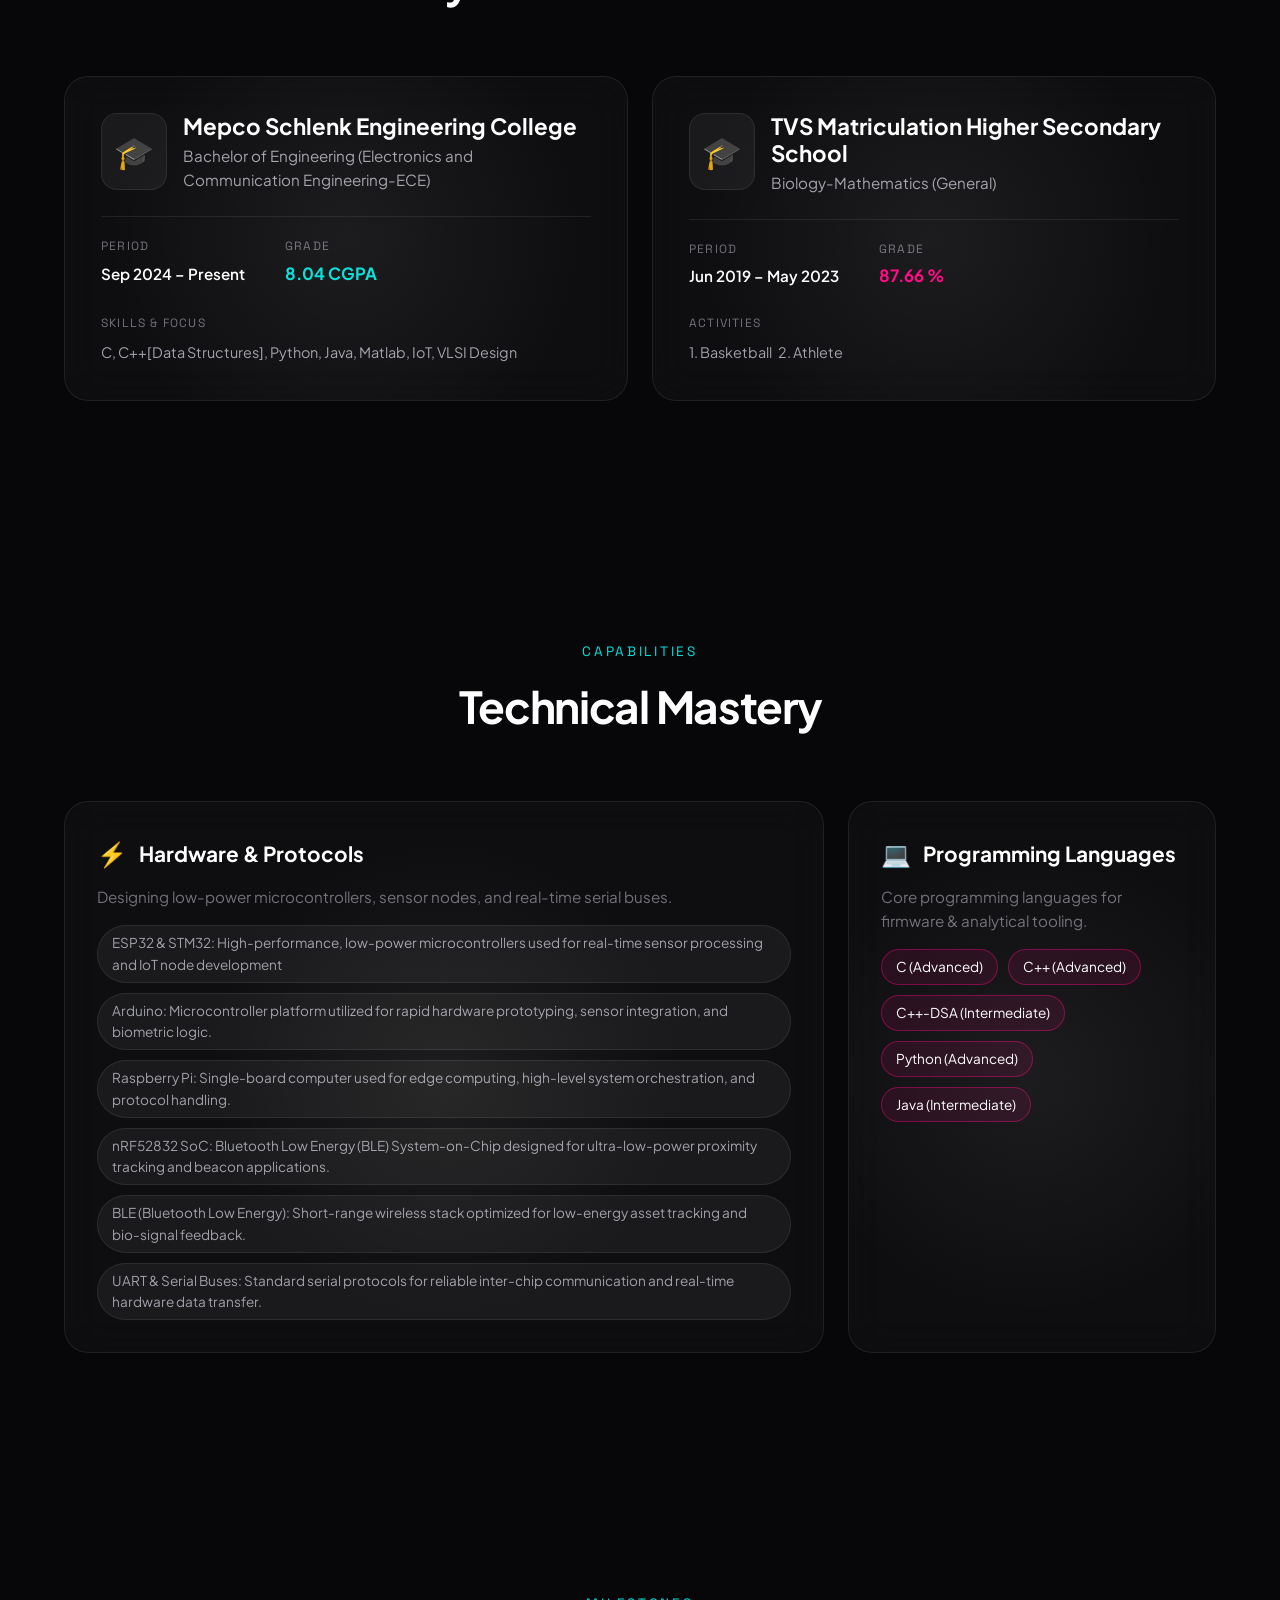
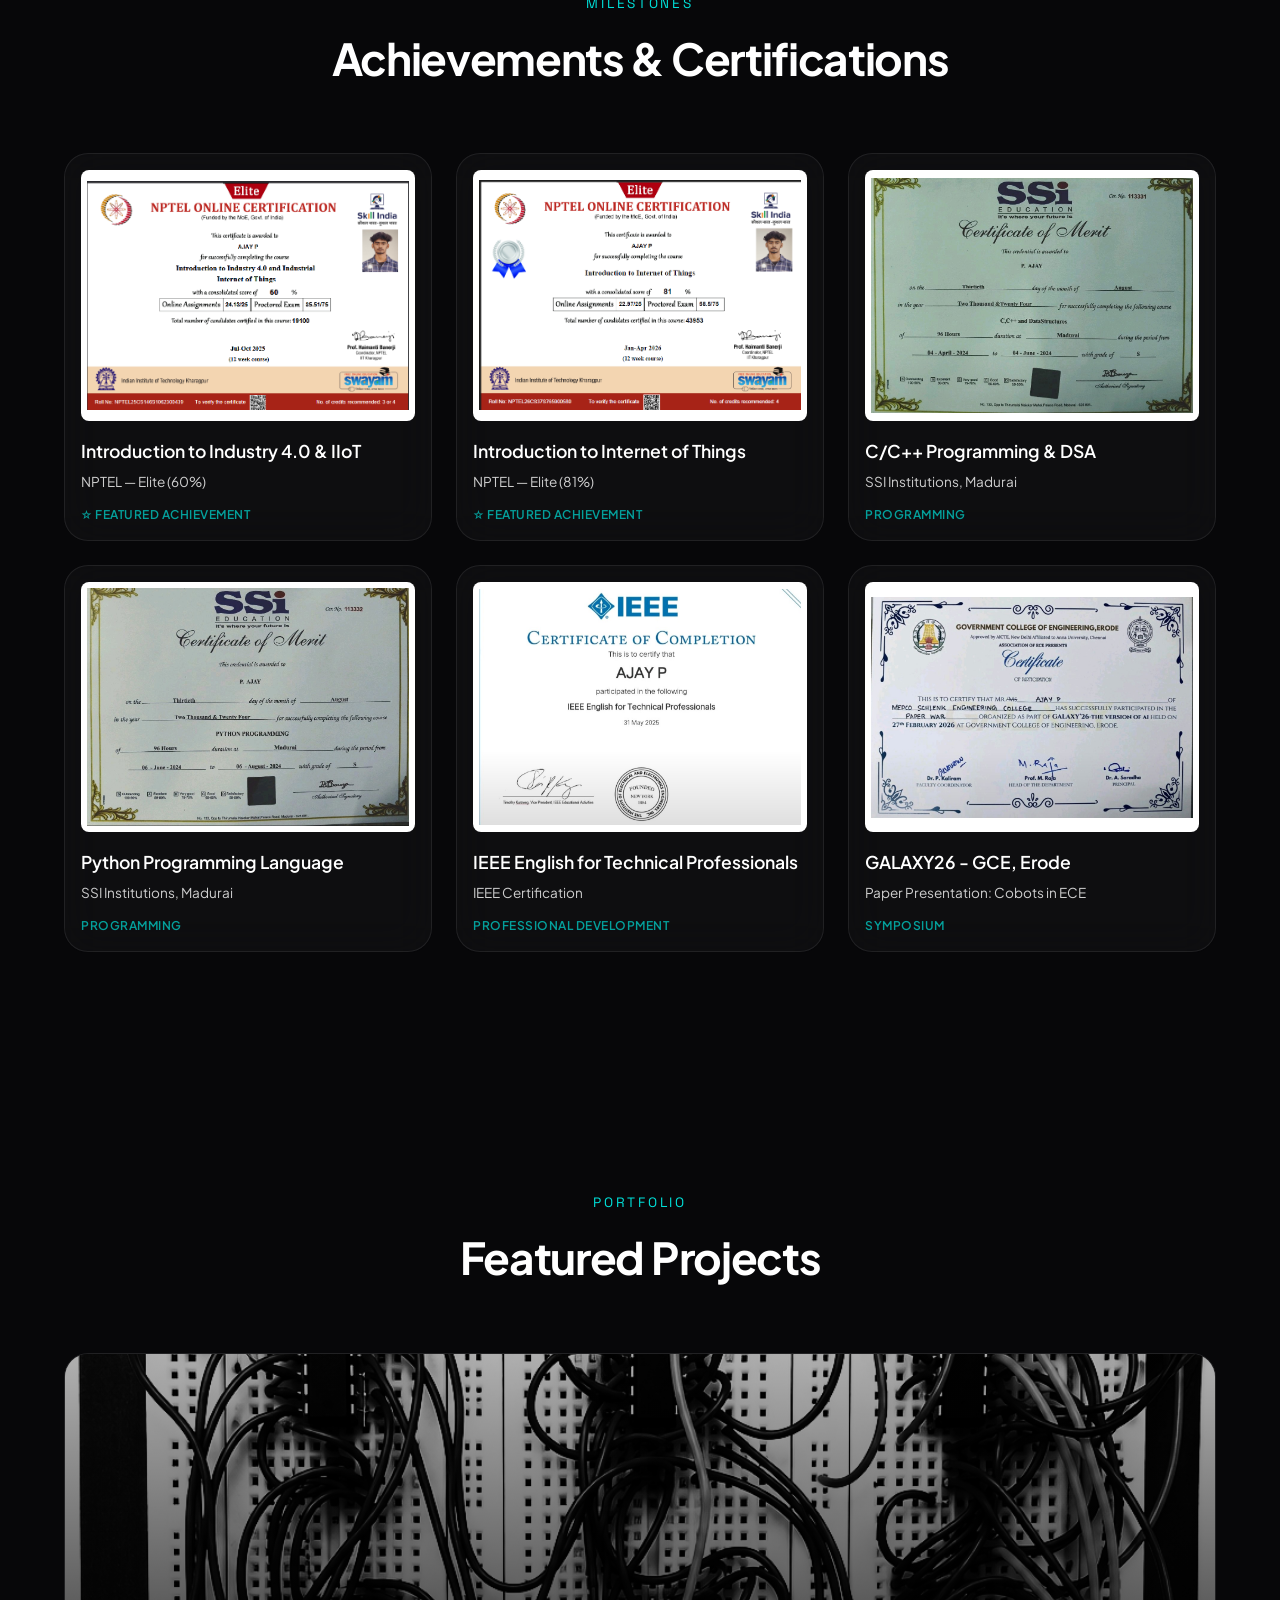
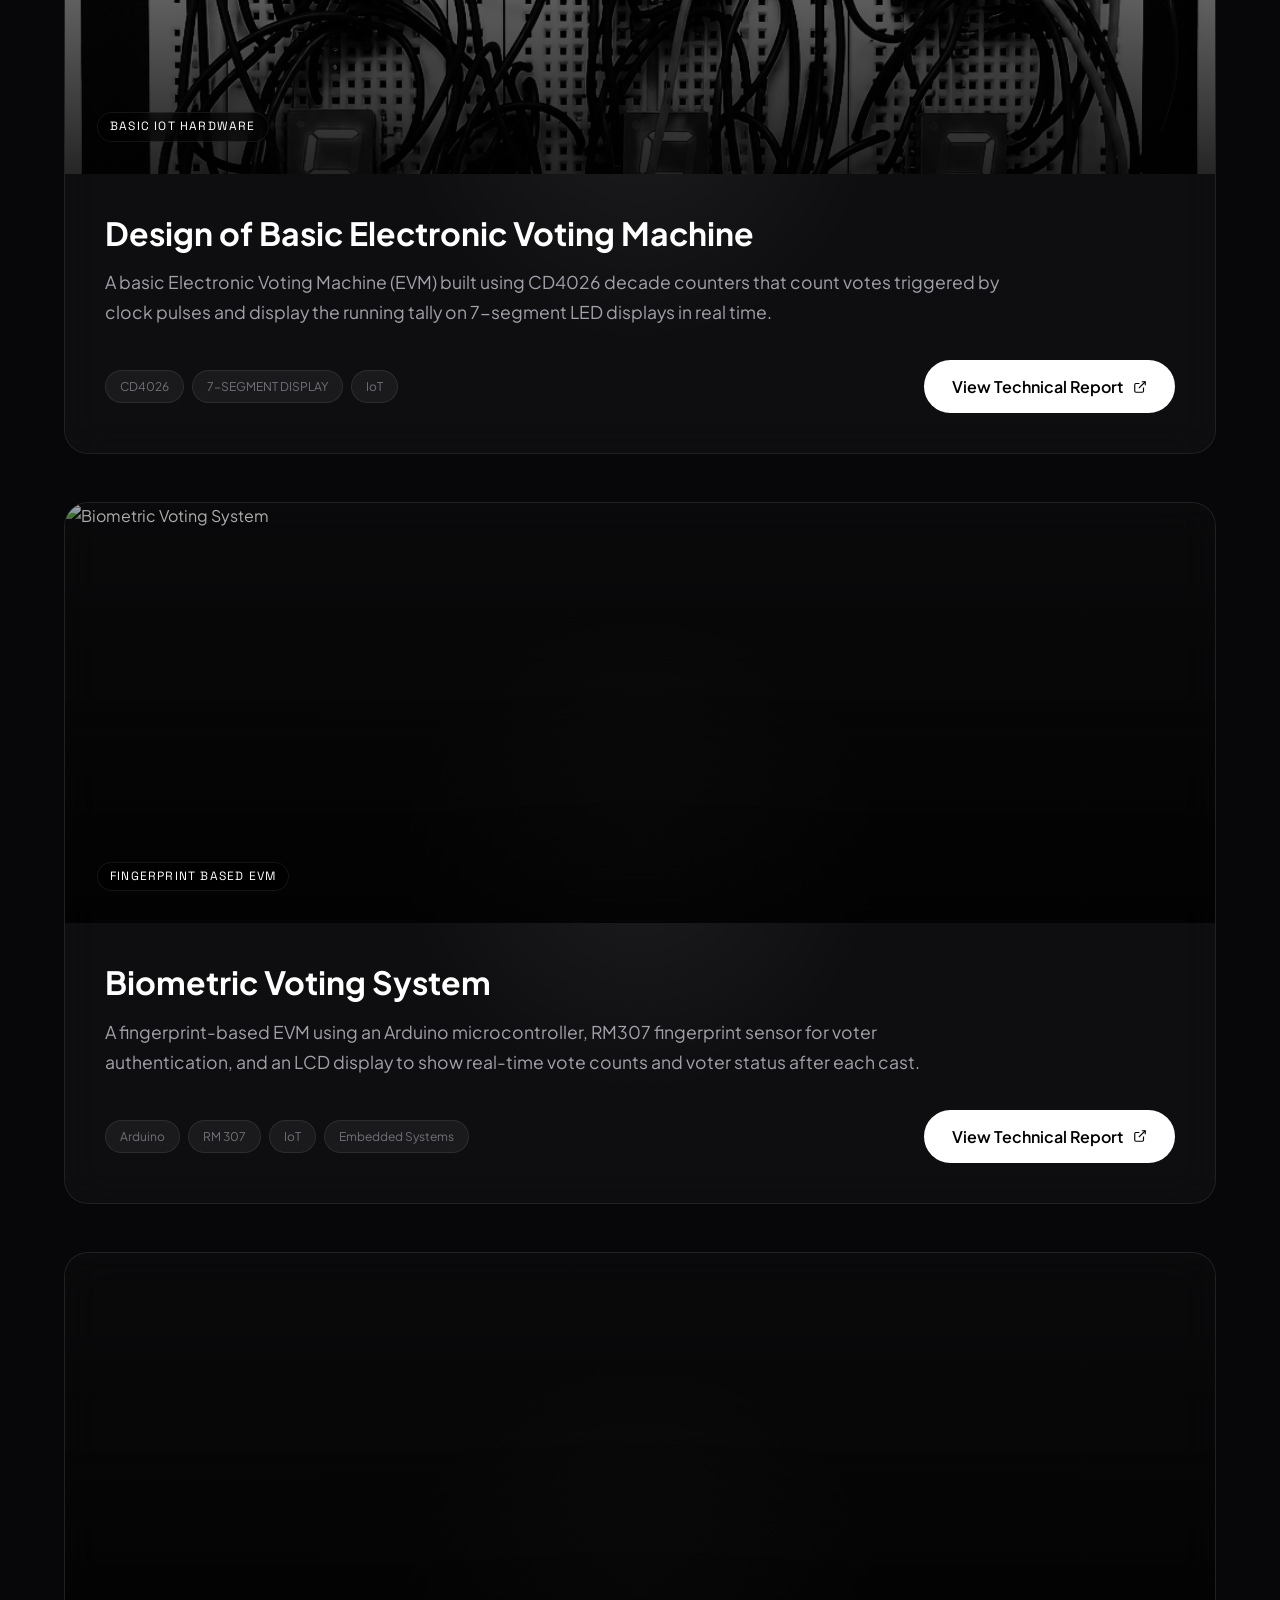
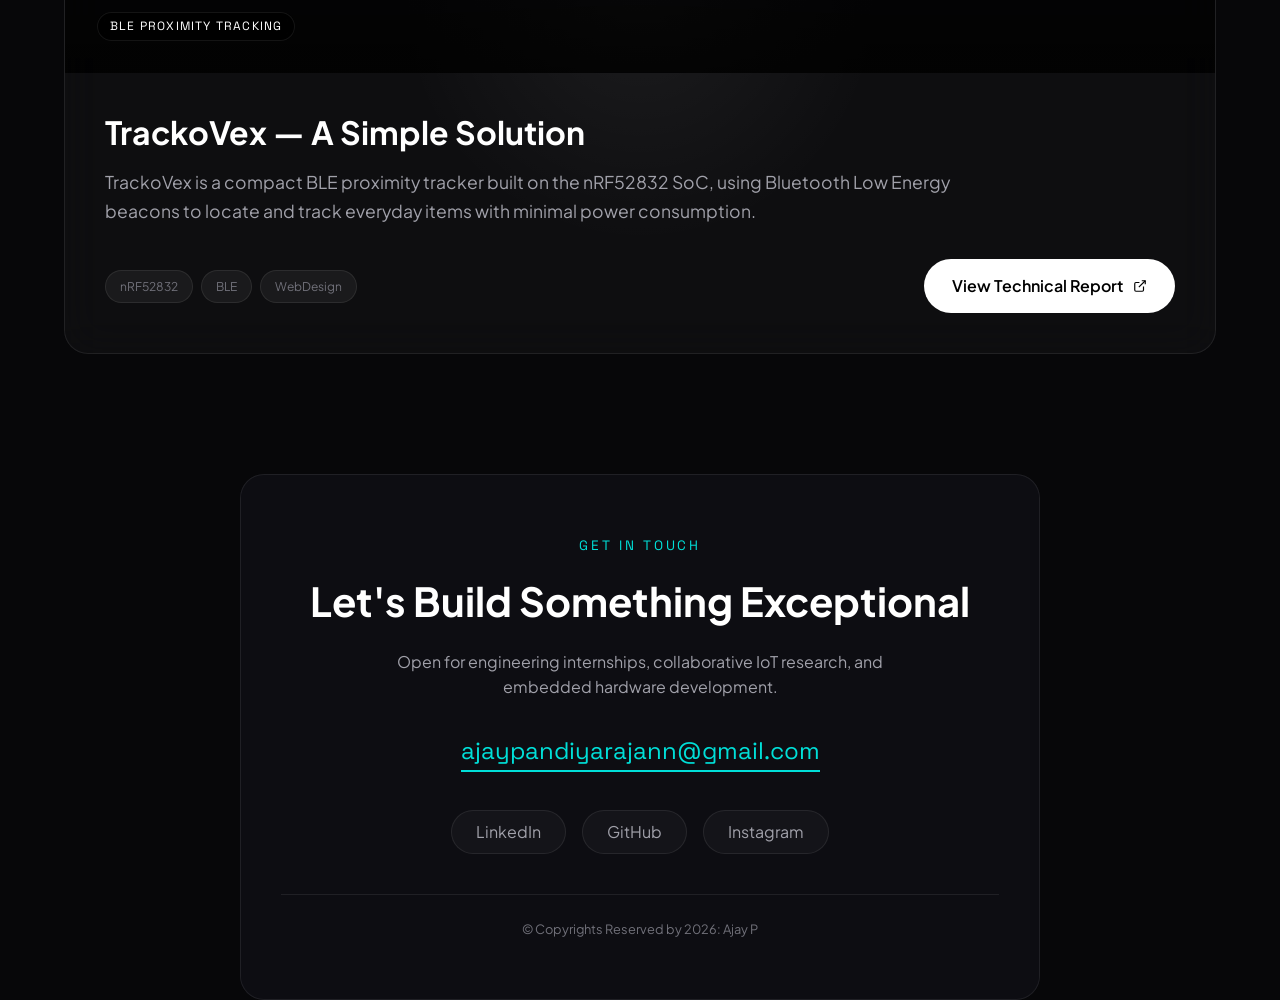
==== commit bc959544: "Enhance project sections with images and report links Updated project sections to include background" ====
--- a/index (2).html
+++ b/index (2).html
@@ -323,7 +323,7 @@
             </div>
         </section>
 
-        <!-- Full-Width Page Projects Section -->
+<!-- Full-Width Page Projects Section -->
         <section id="projects" class="section reveal">
             <div class="container">
                 <div class="section-header text-center">
@@ -336,8 +336,12 @@
                     <!-- Full-Width Project 1 -->
                     <div class="glass-card" style="padding: 0; overflow: hidden; display: flex; flex-direction: column;">
                         <div class="card-glow"></div>
-                        <div style="height: 420px; width: 100%; position: relative; background: linear-gradient(135deg, rgba(121, 40, 202, 0.4), rgba(0, 223, 216, 0.4)); display: flex; align-items: flex-end; padding: 32px;">
-                            <div style="position: absolute; top: 0; left: 0; width: 100%; height: 100%; background: radial-gradient(circle at center, transparent 30%, rgba(0,0,0,0.6)); pointer-events: none;"></div>
+                        <div style="height: 420px; width: 100%; position: relative; display: flex; align-items: flex-end; padding: 32px; overflow: hidden;">
+                            <!-- Background Image -->
+                            <img src="project1_img.jpeg" alt="Design of Basic Electronic Voting Machine" style="position: absolute; top: 0; left: 0; width: 100%; height: 100%; object-fit: cover; z-index: 0;">
+                            <!-- Dark Gradient Overlay for Readability -->
+                            <div style="position: absolute; top: 0; left: 0; width: 100%; height: 100%; background: linear-gradient(to top, rgba(0,0,0,0.85), rgba(0,0,0,0.3)); z-index: 1; pointer-events: none;"></div>
+                            
                             <span class="project-category" style="position: relative; z-index: 2;">BASIC IOT HARDWARE</span>
                         </div>
                         <div style="padding: 40px; display: flex; flex-direction: column; gap: 16px;">
@@ -362,8 +366,12 @@
                     <!-- Full-Width Project 2 -->
                     <div class="glass-card" style="padding: 0; overflow: hidden; display: flex; flex-direction: column;">
                         <div class="card-glow"></div>
-                        <div style="height: 420px; width: 100%; position: relative; background: linear-gradient(135deg, rgba(255, 0, 128, 0.4), rgba(121, 40, 202, 0.4)); display: flex; align-items: flex-end; padding: 32px;">
-                            <div style="position: absolute; top: 0; left: 0; width: 100%; height: 100%; background: radial-gradient(circle at center, transparent 30%, rgba(0,0,0,0.6)); pointer-events: none;"></div>
+                        <div style="height: 420px; width: 100%; position: relative; display: flex; align-items: flex-end; padding: 32px; overflow: hidden;">
+                            <!-- Background Image -->
+                            <img src="project2_img.jpeg" alt="Biometric Voting System" style="position: absolute; top: 0; left: 0; width: 100%; height: 100%; object-fit: cover; z-index: 0;">
+                            <!-- Dark Gradient Overlay for Readability -->
+                            <div style="position: absolute; top: 0; left: 0; width: 100%; height: 100%; background: linear-gradient(to top, rgba(0,0,0,0.85), rgba(0,0,0,0.3)); z-index: 1; pointer-events: none;"></div>
+
                             <span class="project-category" style="position: relative; z-index: 2;">FINGERPRINT BASED EVM</span>
                         </div>
                         <div style="padding: 40px; display: flex; flex-direction: column; gap: 16px;">
@@ -389,8 +397,12 @@
                     <!-- Full-Width Project 3 -->
                     <div class="glass-card" style="padding: 0; overflow: hidden; display: flex; flex-direction: column;">
                         <div class="card-glow"></div>
-                        <div style="height: 420px; width: 100%; position: relative; background: linear-gradient(135deg, rgba(0, 223, 216, 0.4), rgba(0, 112, 243, 0.4)); display: flex; align-items: flex-end; padding: 32px;">
-                            <div style="position: absolute; top: 0; left: 0; width: 100%; height: 100%; background: radial-gradient(circle at center, transparent 30%, rgba(0,0,0,0.6)); pointer-events: none;"></div>
+                        <div style="height: 420px; width: 100%; position: relative; display: flex; align-items: flex-end; padding: 32px; overflow: hidden;">
+                            <!-- Background Image (Update filename as needed) -->
+                            <img src="project3_img.jpeg" alt="TrackoVex" style="position: absolute; top: 0; left: 0; width: 100%; height: 100%; object-fit: cover; z-index: 0;" onerror="this.style.display='none';">
+                            <!-- Dark Gradient Overlay for Readability -->
+                            <div style="position: absolute; top: 0; left: 0; width: 100%; height: 100%; background: linear-gradient(to top, rgba(0,0,0,0.85), rgba(0,0,0,0.3)); z-index: 1; pointer-events: none;"></div>
+
                             <span class="project-category" style="position: relative; z-index: 2;">BLE PROXIMITY TRACKING</span>
                         </div>
                         <div style="padding: 40px; display: flex; flex-direction: column; gap: 16px;">
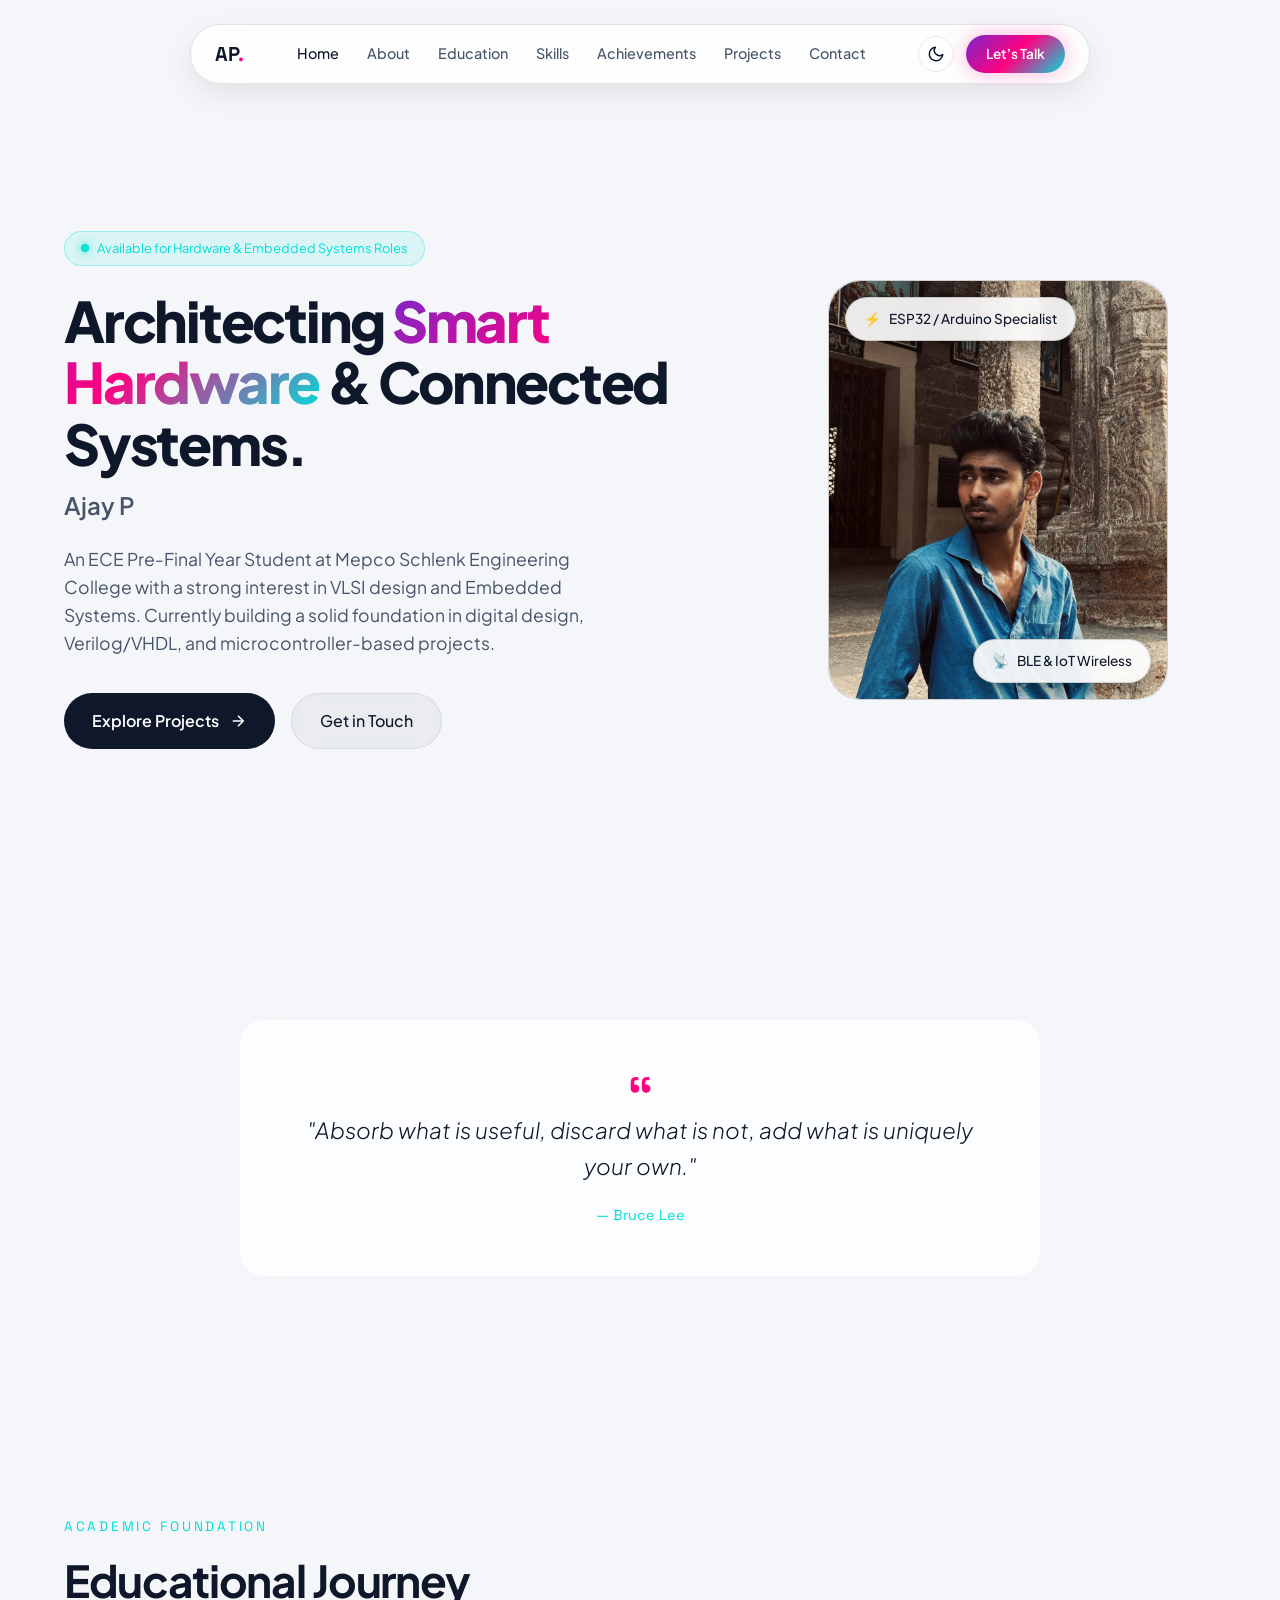
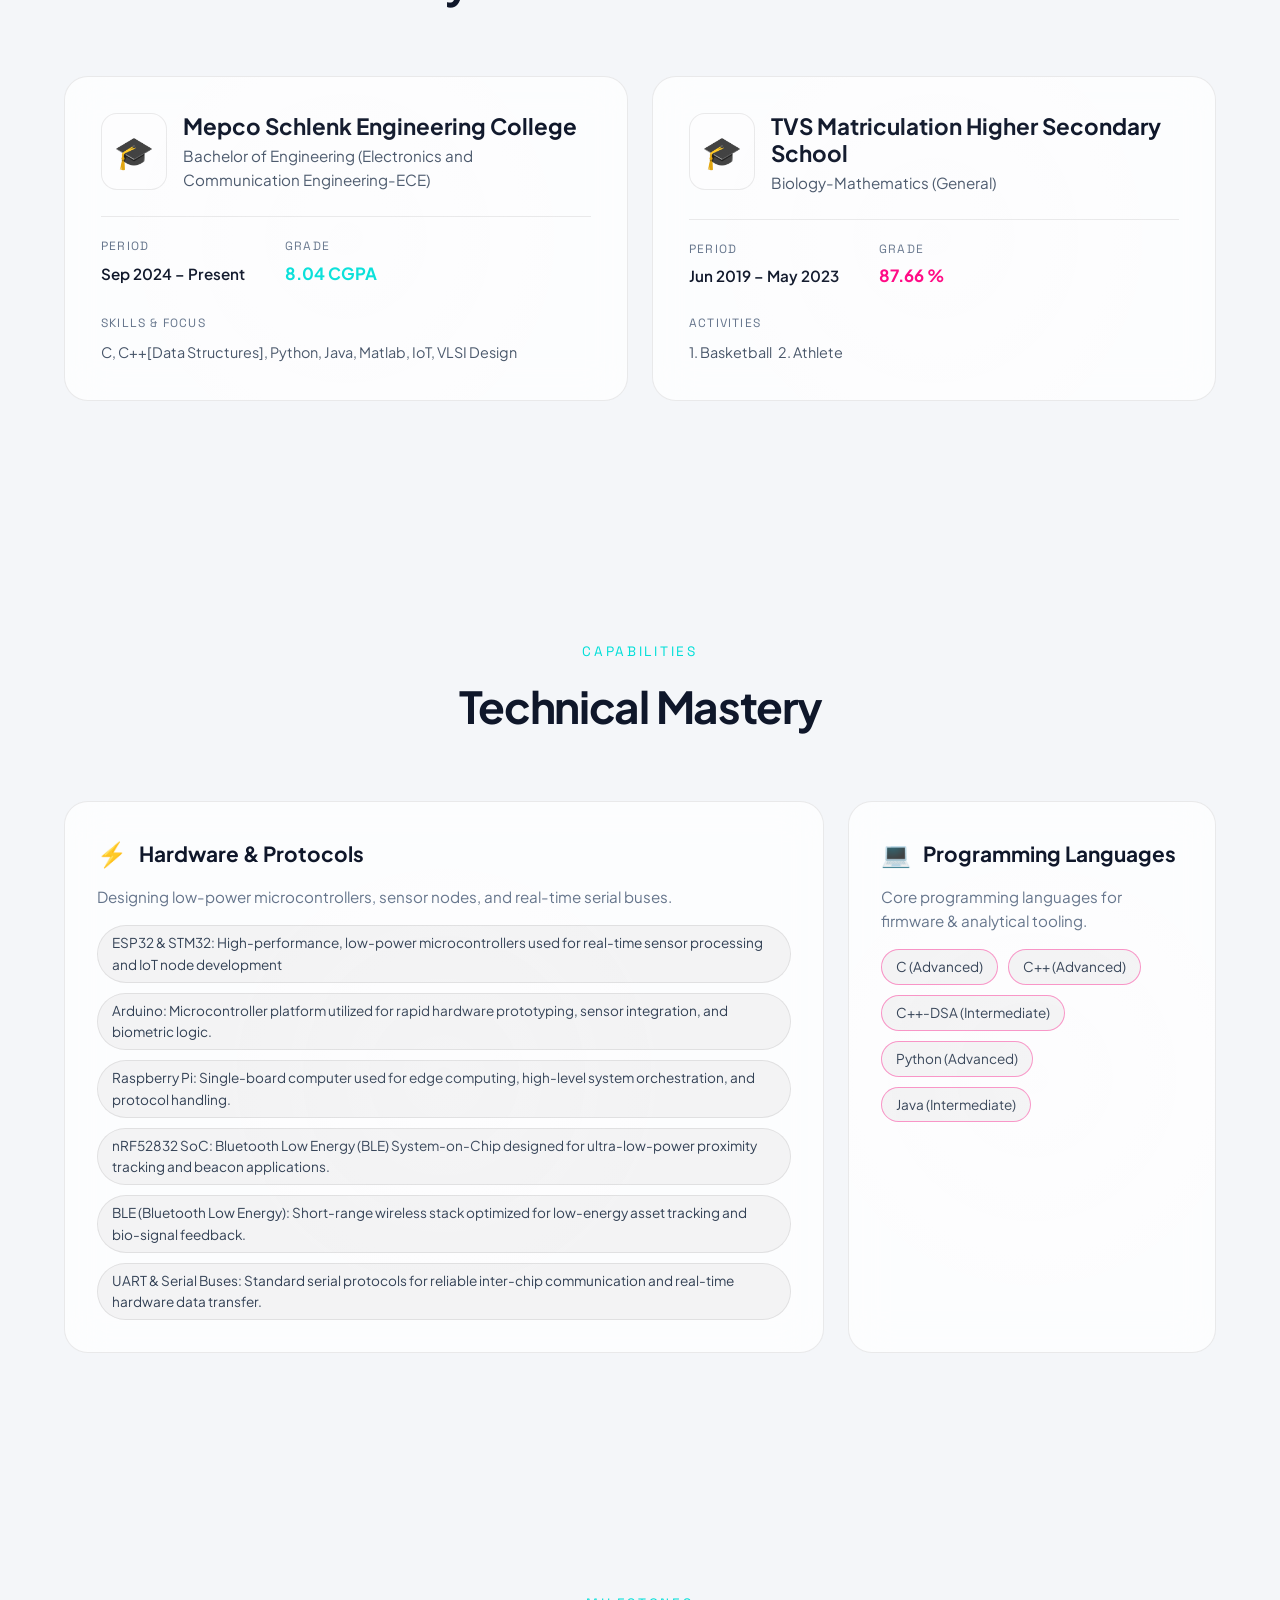
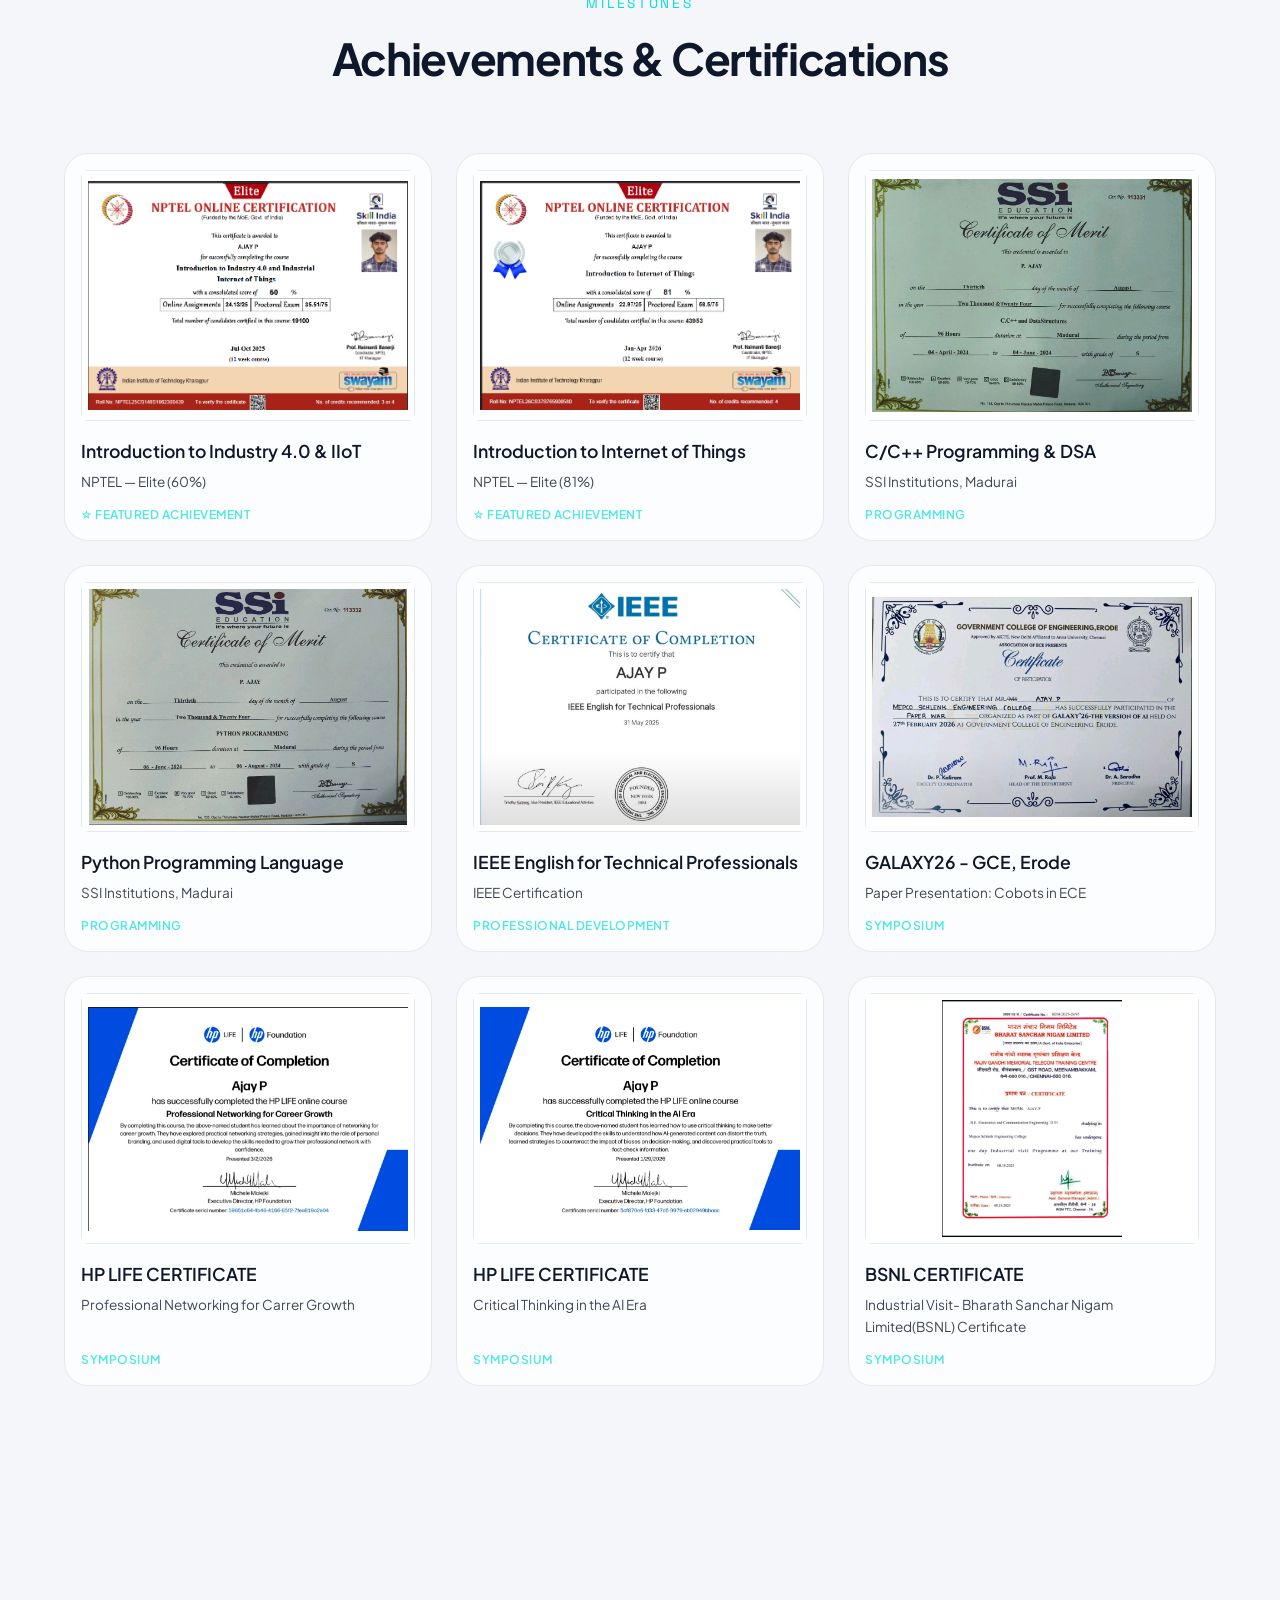
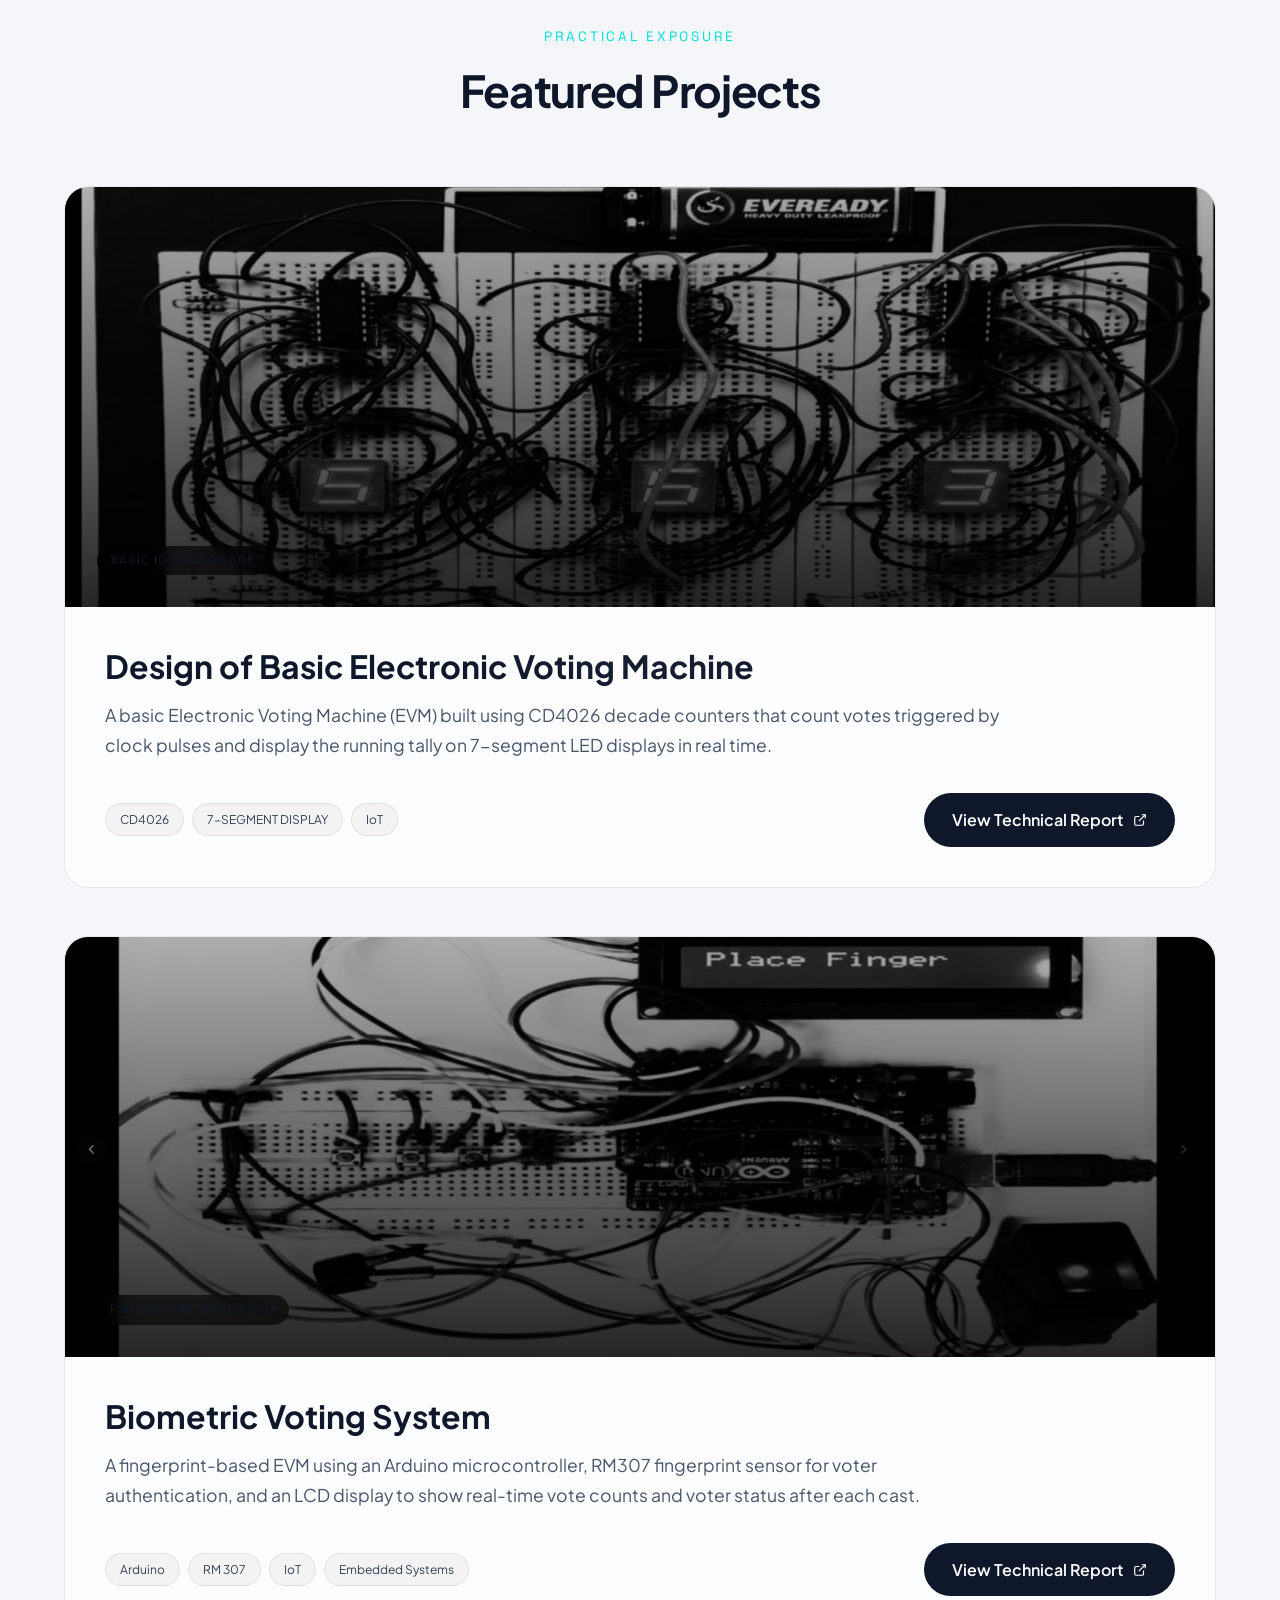
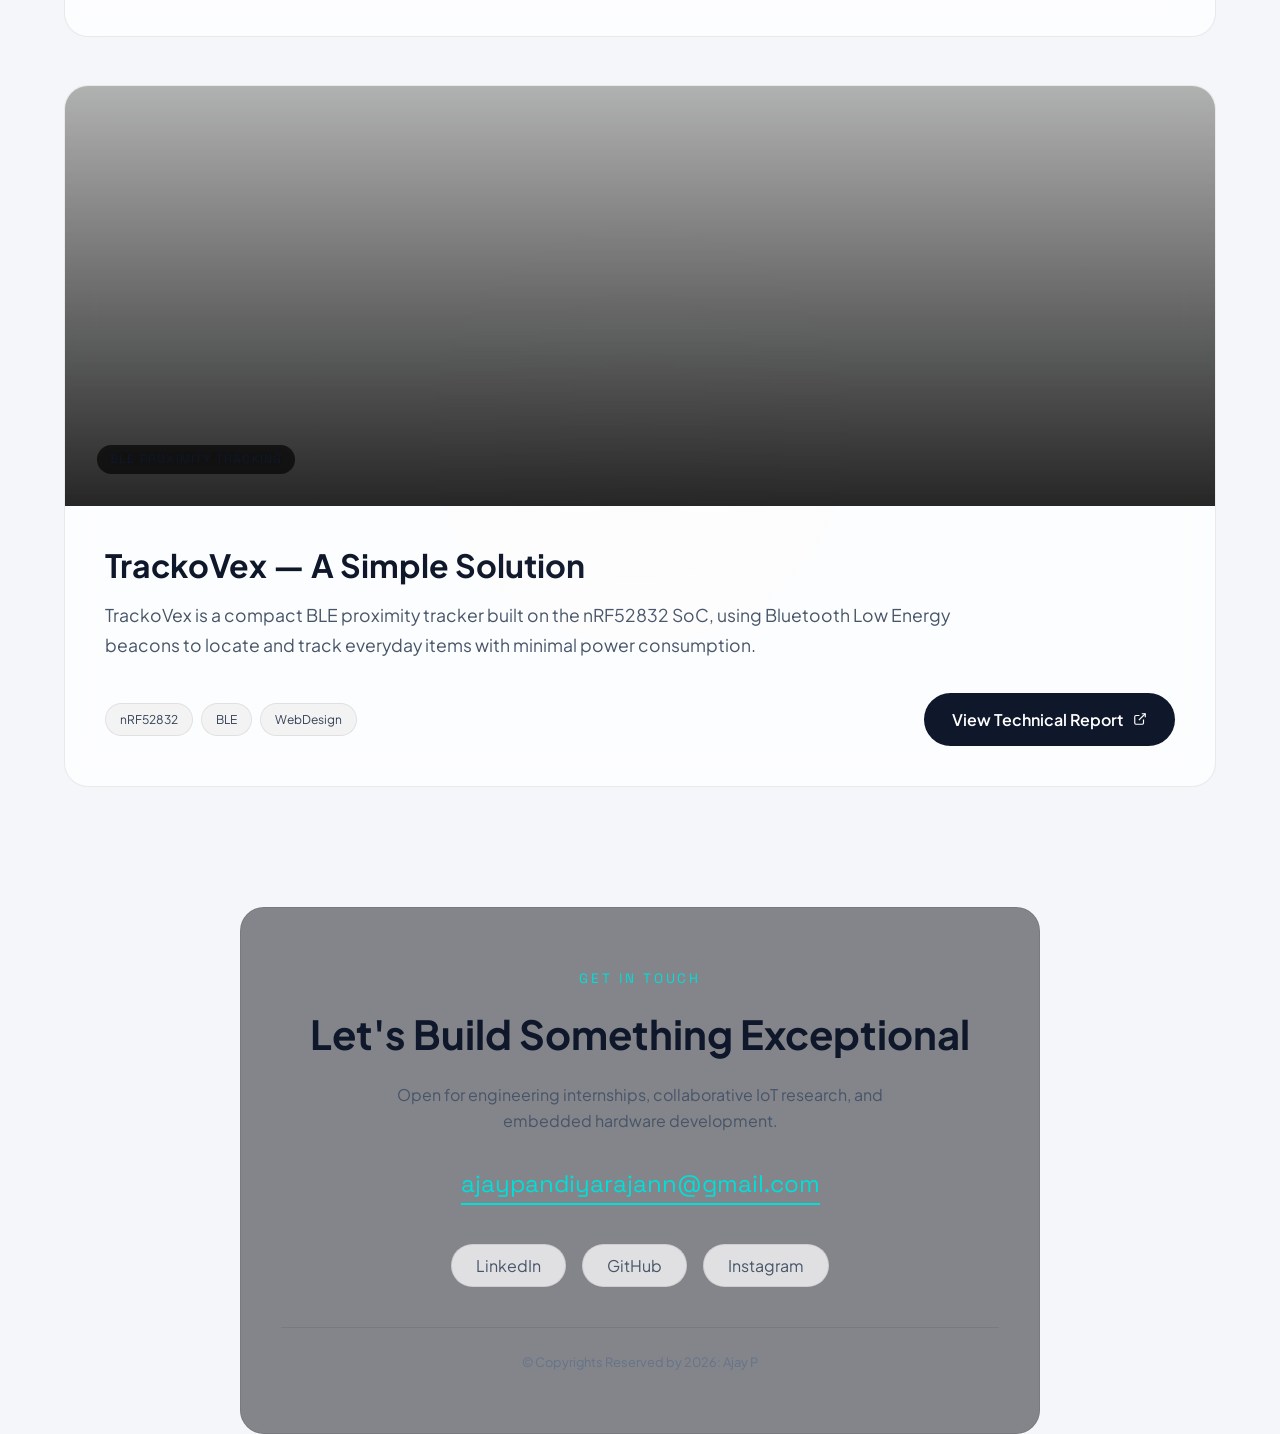
==== commit 697e814d: "Add new certificates and update project images" ====
--- a/index (2).html
+++ b/index (2).html
@@ -318,6 +318,47 @@
                             <span class="cert-tag" style="font-size: 0.75rem; font-weight: 600; letter-spacing: 0.5px; opacity: 0.7; text-transform: uppercase;">SYMPOSIUM</span>
                         </div>
                     </div>
+                   <!-- Cert 7 -->
+                    <div class="glass-card cert-card-item" style="display: flex; flex-direction: column; padding: 16px;">
+                        <a href="hp1_cert.png" target="_blank" class="cert-img-wrapper" style="width: 100%; border-radius: 8px; overflow: hidden; display: block; background: rgba(255,255,255,0.05);">
+                            <img src="hp1_cert.png" alt="HP Life- Professional Networking for  Carrer Growth Certificate" style="width: 100%; aspect-ratio: 4/3; object-fit: contain; background: #fff; padding: 6px; display: block;" onerror="this.src='https://via.placeholder.com/400x300?text=Certificate+Image';">
+                        </a>
+                        <div class="cert-info" style="margin-top: 16px; flex-grow: 1; display: flex; flex-direction: column; justify-content: space-between;">
+                            <div>
+                                <h3 style="font-size: 1.1rem; font-weight: 600; margin-bottom: 6px;">HP LIFE CERTIFICATE</h3>
+                                <p style="font-size: 0.85rem; opacity: 0.8; margin-bottom: 12px;">Professional Networking for  Carrer Growth</p>
+                            </div>
+                            <span class="cert-tag" style="font-size: 0.75rem; font-weight: 600; letter-spacing: 0.5px; opacity: 0.7; text-transform: uppercase;">SYMPOSIUM</span>
+                        </div>
+                    </div>
+                   <!-- Cert 8 -->
+                    <div class="glass-card cert-card-item" style="display: flex; flex-direction: column; padding: 16px;">
+                        <a href="hp2_cert.png" target="_blank" class="cert-img-wrapper" style="width: 100%; border-radius: 8px; overflow: hidden; display: block; background: rgba(255,255,255,0.05);">
+                            <img src="hp2_cert.png" alt="HP Life- Critical Thinking in the AI Era" style="width: 100%; aspect-ratio: 4/3; object-fit: contain; background: #fff; padding: 6px; display: block;" onerror="this.src='https://via.placeholder.com/400x300?text=Certificate+Image';">
+                        </a>
+                        <div class="cert-info" style="margin-top: 16px; flex-grow: 1; display: flex; flex-direction: column; justify-content: space-between;">
+                            <div>
+                                <h3 style="font-size: 1.1rem; font-weight: 600; margin-bottom: 6px;">HP LIFE CERTIFICATE</h3>
+                                <p style="font-size: 0.85rem; opacity: 0.8; margin-bottom: 12px;"> Critical Thinking in the AI Era </p>
+                            </div>
+                            <span class="cert-tag" style="font-size: 0.75rem; font-weight: 600; letter-spacing: 0.5px; opacity: 0.7; text-transform: uppercase;">SYMPOSIUM</span>
+                        </div>
+                    </div>
+                   <!-- Cert 9 -->
+
+                    <div class="glass-card cert-card-item" style="display: flex; flex-direction: column; padding: 16px;">
+                        <a href="Iv_cert.jpg" target="_blank" class="cert-img-wrapper" style="width: 100%; border-radius: 8px; overflow: hidden; display: block; background: rgba(255,255,255,0.05);">
+                            <img src="Iv_cert.jpg" alt="GALAXY26 GCE Certificate" style="width: 100%; aspect-ratio: 4/3; object-fit: contain; background: #fff; padding: 6px; display: block;" onerror="this.src='https://via.placeholder.com/400x300?text=Certificate+Image';">
+                        </a>
+                        <div class="cert-info" style="margin-top: 16px; flex-grow: 1; display: flex; flex-direction: column; justify-content: space-between;">
+                            <div>
+                                <h3 style="font-size: 1.1rem; font-weight: 600; margin-bottom: 6px;">BSNL CERTIFICATE</h3>
+                                <p style="font-size: 0.85rem; opacity: 0.8; margin-bottom: 12px;">Industrial Visit- Bharath Sanchar Nigam Limited(BSNL) Certificate</p>
+                            </div>
+                            <span class="cert-tag" style="font-size: 0.75rem; font-weight: 600; letter-spacing: 0.5px; opacity: 0.7; text-transform: uppercase;">SYMPOSIUM</span>
+                        </div>
+                    </div>
+
 
                 </div>
             </div>
@@ -327,7 +368,7 @@
         <section id="projects" class="section reveal">
             <div class="container">
                 <div class="section-header text-center">
-                    <span class="section-subtitle">PORTFOLIO</span>
+                    <span class="section-subtitle">PRACTICAL EXPOSURE</span>
                     <h2 class="section-title">Featured Projects</h2>
                 </div>
 
@@ -338,7 +379,7 @@
                         <div class="card-glow"></div>
                         <div style="height: 420px; width: 100%; position: relative; display: flex; align-items: flex-end; padding: 32px; overflow: hidden;">
                             <!-- Background Image -->
-                            <img src="project1_img.jpeg" alt="Design of Basic Electronic Voting Machine" style="position: absolute; top: 0; left: 0; width: 100%; height: 100%; object-fit: cover; z-index: 0;">
+                            <img src="proj_img.png" alt="Design of Basic Electronic Voting Machine" style="position: absolute; top: 0; left: 0; width: 100%; height: 100%; object-fit: cover; z-index: 0;">
                             <!-- Dark Gradient Overlay for Readability -->
                             <div style="position: absolute; top: 0; left: 0; width: 100%; height: 100%; background: linear-gradient(to top, rgba(0,0,0,0.85), rgba(0,0,0,0.3)); z-index: 1; pointer-events: none;"></div>
                             
@@ -368,7 +409,7 @@
                         <div class="card-glow"></div>
                         <div style="height: 420px; width: 100%; position: relative; display: flex; align-items: flex-end; padding: 32px; overflow: hidden;">
                             <!-- Background Image -->
-                            <img src="project2_img.jpeg" alt="Biometric Voting System" style="position: absolute; top: 0; left: 0; width: 100%; height: 100%; object-fit: cover; z-index: 0;">
+                            <img src="proj2_img.png" alt="Biometric Voting System" style="position: absolute; top: 0; left: 0; width: 100%; height: 100%; object-fit: cover; z-index: 0;">
                             <!-- Dark Gradient Overlay for Readability -->
                             <div style="position: absolute; top: 0; left: 0; width: 100%; height: 100%; background: linear-gradient(to top, rgba(0,0,0,0.85), rgba(0,0,0,0.3)); z-index: 1; pointer-events: none;"></div>
 
--- a/style.css
+++ b/style.css
@@ -770,6 +770,7 @@
 @media (max-width: 992px) {
   .hero-container {
     grid-template-columns: 1fr;
+    grid-template-columns: repeat(2, 1fr);
     text-align: center;
   }
   
@@ -777,7 +778,6 @@
   .hero-cta-group { justify-content: center; }
 
   .bento-grid {
-    grid-template-columns: repeat(2, 1fr);
   }
 
   .bento-span-2, .bento-span-3 {
